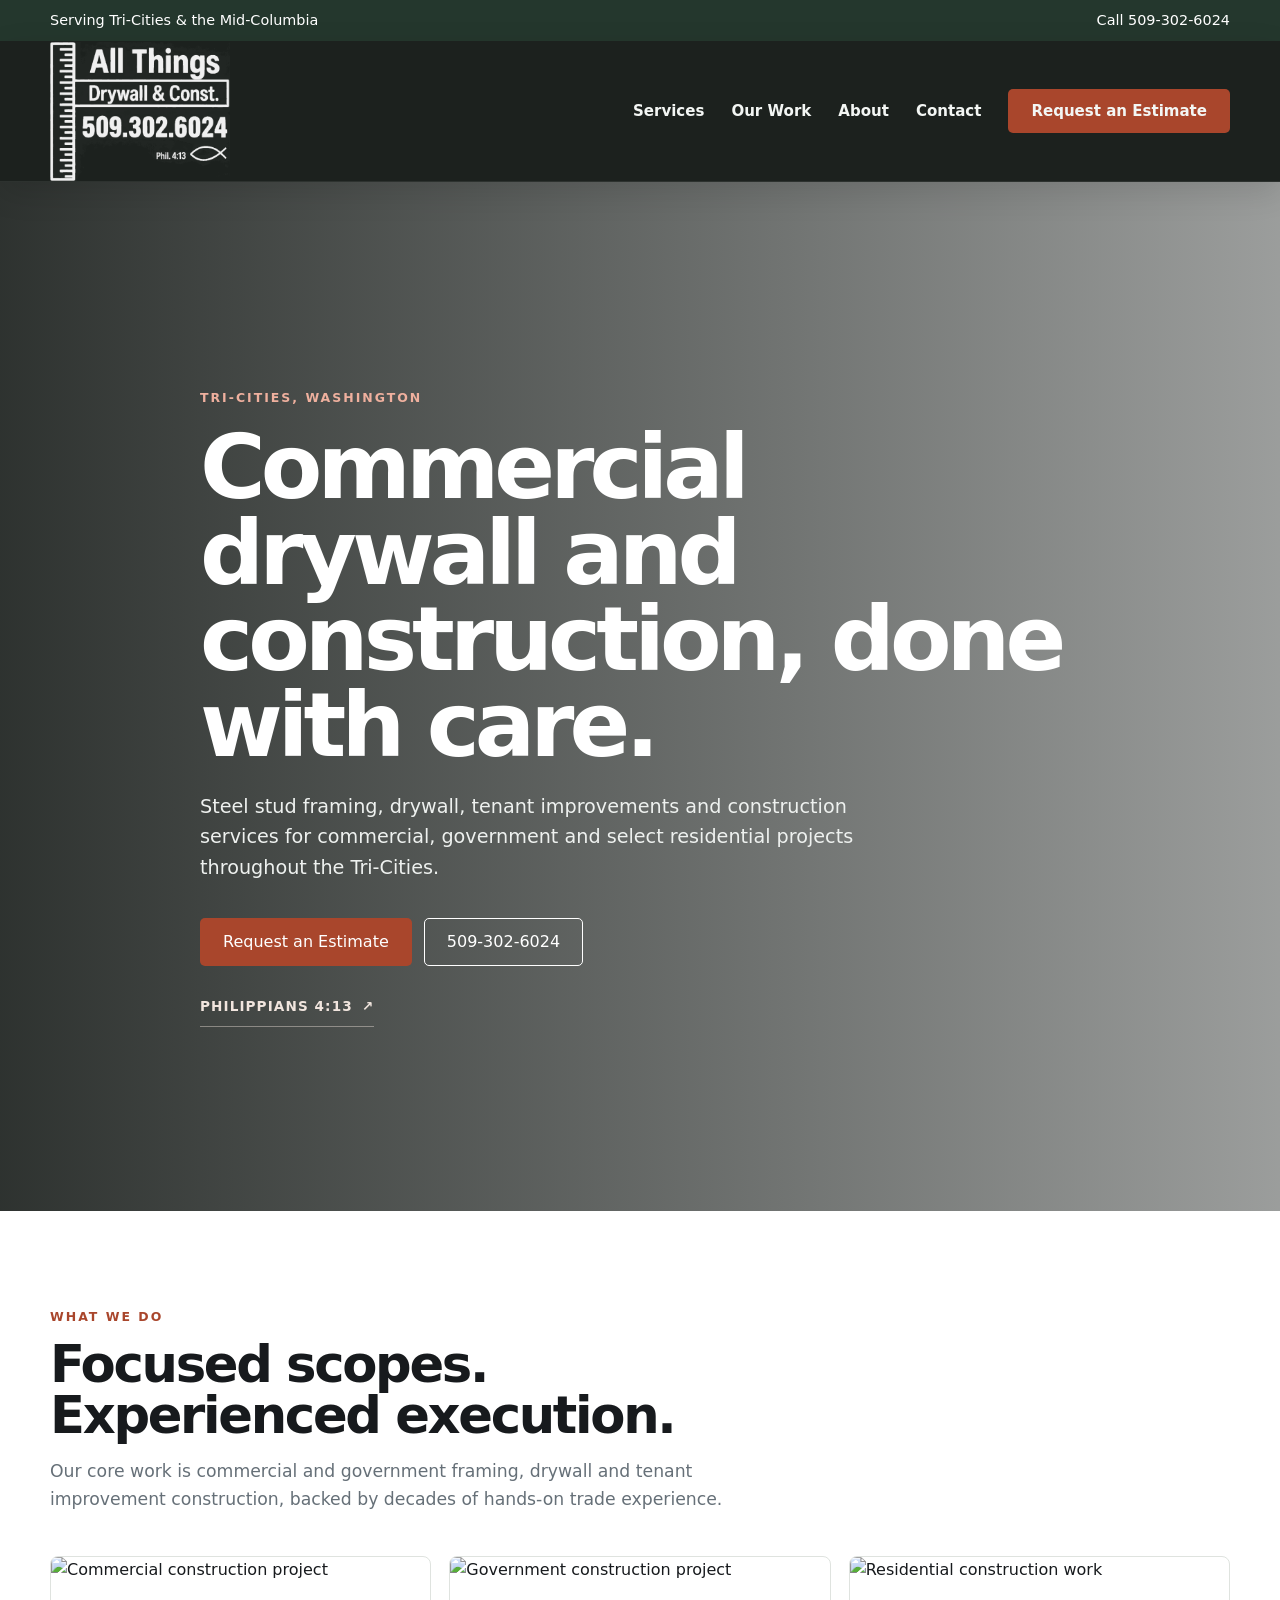
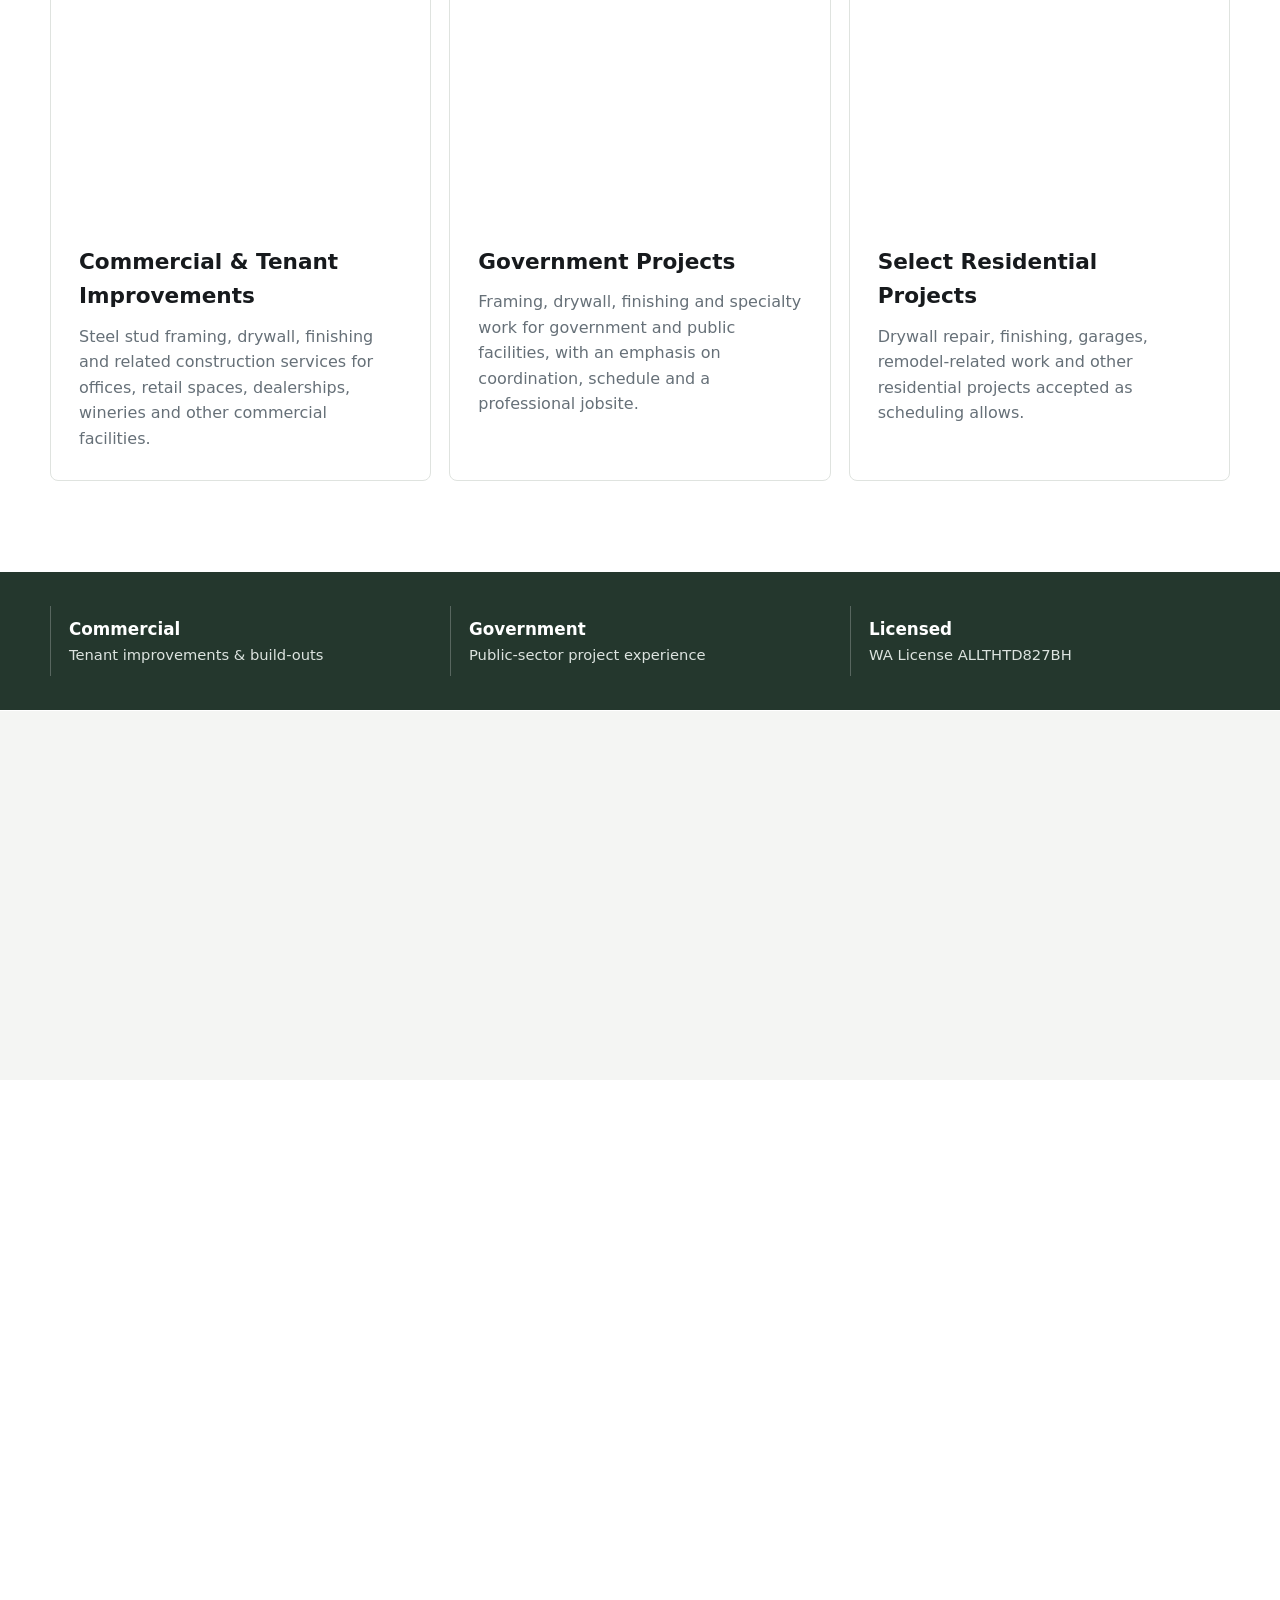
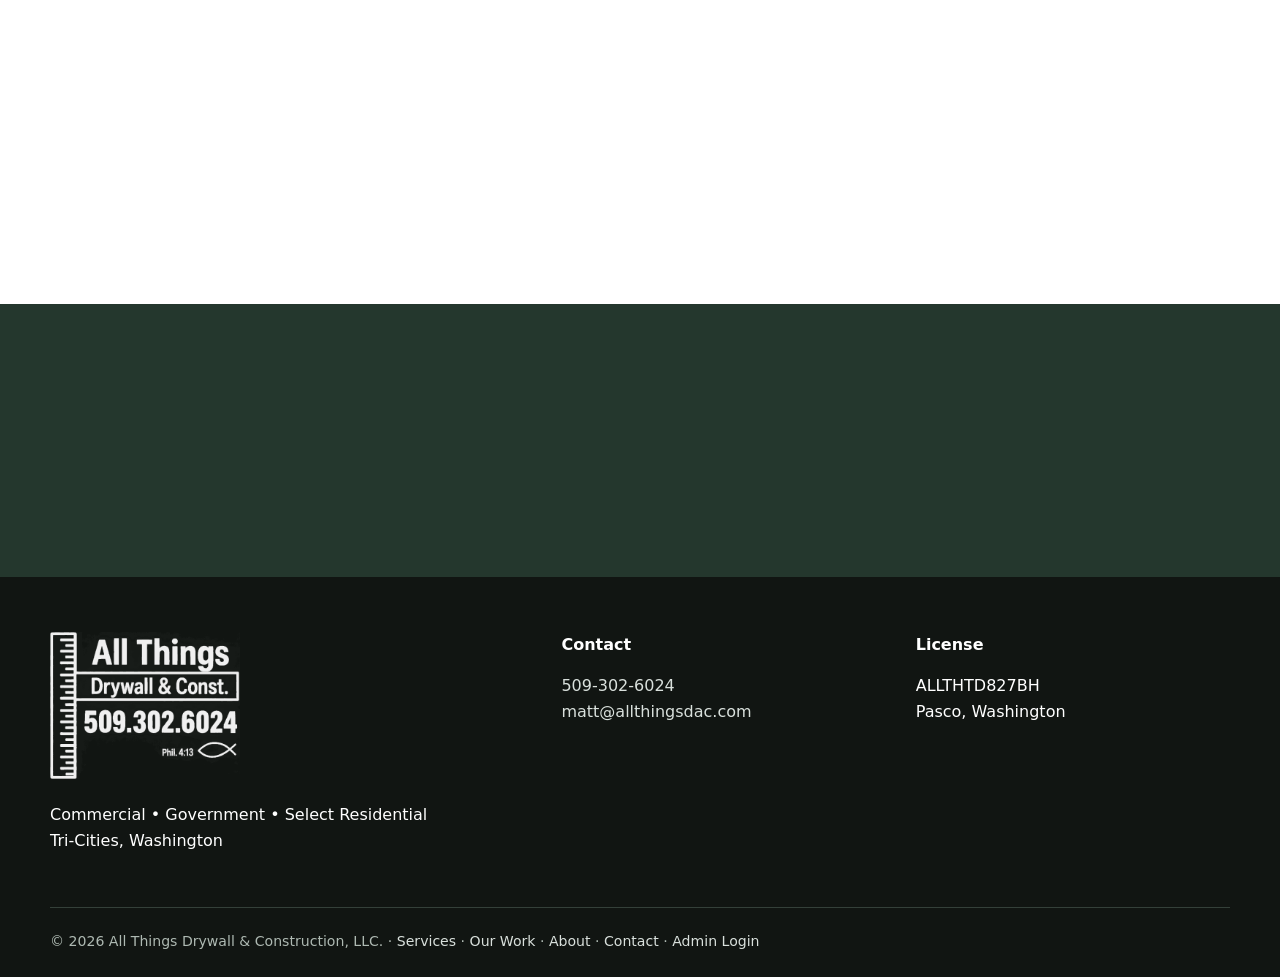
==== index.html @ 7ded0fd5 "Assign home.familyImage site image" ====
<!doctype html><html lang="en"><head><meta charset="utf-8"><meta name="viewport" content="width=device-width,initial-scale=1"><title>All Things Drywall & Construction | Commercial Drywall & Framing | Tri-Cities WA</title><meta name="description" content="Commercial drywall, steel stud framing, tenant improvements, government work and select residential construction services in the Tri-Cities, Washington."><link rel="stylesheet" href="styles.css"><script defer src="script.js"></script></head><body><div class="topbar"><div class="wrap"><span>Serving Tri-Cities & the Mid-Columbia</span><a href="tel:+15093026024">Call 509-302-6024</a></div></div><header class="site-header"><div class="wrap nav"><a class="brand brand-logo" href="index.html" aria-label="All Things Drywall & Construction home"><img src="https://allthingsdac.com/wp-content/uploads/elementor/thumbs/ALL-THINGS-Logo-Final-02-qgh79c2h3iokz2svfomt334bg3xy40uovp52ti7kgu.png" alt="All Things Drywall & Construction"></a><button class="mobile-toggle" aria-label="Open menu" aria-expanded="false">☰</button><nav class="nav-links"><a href="services.html">Services</a><a href="work.html">Our Work</a><a href="about.html">About</a><a href="contact.html">Contact</a><a class="btn btn-primary" href="contact.html">Request an Estimate</a></nav></div></header><main><section class="hero"><div class="wrap hero-inner"><span class="eyebrow">Tri-Cities, Washington</span><h1>Commercial drywall and construction, done with care.</h1><p>Steel stud framing, drywall, tenant improvements and construction services for commercial, government and select residential projects throughout the Tri-Cities.</p><div class="hero-actions"><a class="btn btn-primary" href="contact.html">Request an Estimate</a><a class="btn btn-outline" href="tel:+15093026024">509-302-6024</a></div><a class="scripture-link" href="https://www.biblegateway.com/passage/?search=Philippians+4%3A13&version=NIV" target="_blank" rel="noopener noreferrer" aria-label="Read Philippians 4:13 on Bible Gateway"><span>Philippians 4:13</span><span aria-hidden="true">↗</span></a></div></section><section><div class="wrap"><div class="section-head"><span class="eyebrow">What we do</span><h2>Focused scopes. Experienced execution.</h2><p>Our core work is commercial and government framing, drywall and tenant improvement construction, backed by decades of hands-on trade experience.</p></div><div class="expertise"><article class="card"><img data-site-image-slot="home.service1Image" src="https://allthingsdac.com/wp-content/uploads/2021/03/serv2.jpg" alt="Commercial construction project"><div class="card-body"><h3>Commercial & Tenant Improvements</h3><p>Steel stud framing, drywall, finishing and related construction services for offices, retail spaces, dealerships, wineries and other commercial facilities.</p></div></article><article class="card"><img data-site-image-slot="home.service2Image" src="https://allthingsdac.com/wp-content/uploads/2021/03/serv1.jpg" alt="Government construction project"><div class="card-body"><h3>Government Projects</h3><p>Framing, drywall, finishing and specialty work for government and public facilities, with an emphasis on coordination, schedule and a professional jobsite.</p></div></article><article class="card"><img data-site-image-slot="home.service3Image" src="https://allthingsdac.com/wp-content/uploads/2021/03/serv3.jpg" alt="Residential construction work"><div class="card-body"><h3>Select Residential Projects</h3><p>Drywall repair, finishing, garages, remodel-related work and other residential projects accepted as scheduling allows.</p></div></article></div></div></section><section class="trust-strip"><div class="wrap trust-grid"><div><strong>Commercial</strong><span>Tenant improvements & build-outs</span></div><div><strong>Government</strong><span>Public-sector project experience</span></div><div><strong>Licensed</strong><span>WA License ALLTHTD827BH</span></div></div></section><section class="stats"><div class="wrap stat-grid"><div class="stat"><strong>30+</strong><span>Years in the trades</span></div><div class="stat"><strong>3</strong><span>Generations of trade knowledge</span></div><div class="stat"><strong>1991</strong><span>Working in the Tri-Cities area since</span></div><div class="stat"><strong>WA</strong><span>Tri-Cities & Mid-Columbia</span></div></div></section><section><div class="wrap split"><img data-site-image-slot="home.familyImage" src="/assets/site/home-family.jpg" alt="Matthew Peters, owner of All Things Drywall & Construction"><div><span class="eyebrow">Family owned</span><h2>Built on experience. Still family run.</h2><p>Matthew Peters brings more than 30 years of construction experience to All Things Drywall & Construction. Today, he works alongside the next generation of the Peters family, providing hands-on oversight from estimating through completion.</p><p>The company serves commercial contractors, businesses, government organizations and select residential clients throughout the Tri-Cities and surrounding area.</p><a class="btn btn-dark" href="about.html">Meet the Team</a></div></div></section><section class="cta"><div class="wrap"><div><h2>Planning a project?</h2><p>Tell us what you’re working on and we’ll let you know how we can help.</p></div><a class="btn btn-primary" href="contact.html">Request an Estimate</a></div></section></main><footer class="footer"><div class="wrap"><div class="footer-grid"><div><a class="brand brand-logo footer-logo" href="index.html" aria-label="All Things Drywall & Construction home"><img src="https://allthingsdac.com/wp-content/uploads/elementor/thumbs/ALL-THINGS-Logo-Final-02-qgh79c2h3iokz2svfomt334bg3xy40uovp52ti7kgu.png" alt="All Things Drywall & Construction"></a><p>Commercial • Government • Select Residential<br>Tri-Cities, Washington</p></div><div><strong>Contact</strong><p><a href="tel:+15093026024">509-302-6024</a><br><a href="mailto:matt@allthingsdac.com">matt@allthingsdac.com</a></p></div><div><strong>License</strong><p>ALLTHTD827BH<br>Pasco, Washington</p></div></div><div class="footer-bottom">© 2026 All Things Drywall & Construction, LLC. · <a href="services.html">Services</a> · <a href="work.html">Our Work</a> · <a href="about.html">About</a> · <a href="contact.html">Contact</a></div></div></footer></body></html>
---- styles.css ----
:root{--ink:#171a1d;--muted:#667078;--paper:#fff;--soft:#f4f5f3;--line:#dfe3df;--accent:#a9462c;--accent-dark:#7e321f;--forest:#24372d;--header:#151a17;--max:1180px;--shadow:0 18px 50px rgba(18,23,20,.10)}*{box-sizing:border-box}html{scroll-behavior:smooth}body{margin:0;font-family:Inter,ui-sans-serif,system-ui,-apple-system,BlinkMacSystemFont,"Segoe UI",sans-serif;color:var(--ink);background:var(--paper);line-height:1.6}img{max-width:100%;display:block}a{color:inherit}.wrap{width:min(calc(100% - 40px),var(--max));margin:auto}.topbar{background:var(--forest);color:#fff;font-size:.9rem}.topbar .wrap{display:flex;justify-content:space-between;gap:16px;padding:9px 0}.topbar a{text-decoration:none}.site-header{position:sticky;top:0;z-index:20;background:rgba(21,26,23,.97);backdrop-filter:blur(12px);border-bottom:1px solid rgba(255,255,255,.08);box-shadow:0 10px 30px rgba(0,0,0,.12)}.nav{min-height:82px;display:flex;align-items:center;justify-content:space-between;gap:24px}.brand{text-decoration:none;font-weight:900;letter-spacing:-.04em;font-size:1.18rem;line-height:1.05}.brand small{display:block;font-size:.67rem;letter-spacing:.13em;text-transform:uppercase;color:var(--muted);margin-top:5px}.brand-logo{display:inline-flex;align-items:center;flex:0 0 auto;background:#fff;padding:6px 10px;border-radius:6px;box-shadow:0 6px 18px rgba(0,0,0,.16)}.brand-logo img{width:190px;max-height:58px;object-fit:contain}.nav-links{display:flex;align-items:center;gap:27px}.nav-links a{text-decoration:none;font-weight:700;font-size:.94rem;color:#f3f6f4}.nav-links a:hover{color:#efb09e}.nav-links a:focus-visible{outline:2px solid #fff;outline-offset:5px}.btn{display:inline-flex;align-items:center;justify-content:center;min-height:48px;padding:0 22px;border-radius:5px;text-decoration:none;font-weight:800;border:1px solid transparent;transition:.2s ease;cursor:pointer;font:inherit}.btn-primary{background:var(--accent);color:#fff}.btn-primary:hover{background:var(--accent-dark)}.btn-dark{background:var(--ink);color:#fff}.btn-outline{border-color:var(--ink);background:transparent}.btn-outline:hover{background:var(--ink);color:#fff}.hero{min-height:690px;display:grid;align-items:end;background:linear-gradient(90deg,rgba(17,22,19,.88),rgba(17,22,19,.42)),url('https://allthingsdac.com/wp-content/uploads/2021/03/serv2.jpg') center/cover no-repeat;color:#fff}.hero-inner{padding:110px 0 92px;max-width:880px}.eyebrow{text-transform:uppercase;letter-spacing:.16em;font-size:.78rem;font-weight:900;color:var(--accent)}.hero .eyebrow{color:#efb09e}.hero h1,.page-hero h1{font-size:clamp(3rem,7vw,6rem);line-height:.96;letter-spacing:-.055em;margin:14px 0 24px}.hero p{font-size:1.2rem;max-width:720px;color:#eef1ef}.hero-actions{display:flex;flex-wrap:wrap;gap:12px;margin-top:34px}.hero .btn-outline{border-color:#fff;color:#fff}.hero .btn-outline:hover{background:#fff;color:var(--ink)}.scripture-link{display:inline-flex;align-items:center;gap:9px;margin-top:22px;padding:8px 0;color:#f1e5de;text-decoration:none;font-size:.85rem;font-weight:800;letter-spacing:.08em;text-transform:uppercase;border-bottom:1px solid rgba(241,229,222,.42);transition:.2s ease}.scripture-link:hover,.scripture-link:focus-visible{color:#fff;border-bottom-color:#fff}.scripture-link:focus-visible{outline:2px solid #fff;outline-offset:5px}section{padding:92px 0}.section-head{max-width:760px;margin-bottom:42px}.section-head h2{font-size:clamp(2.2rem,4vw,4.1rem);line-height:1;letter-spacing:-.045em;margin:10px 0 16px}.section-head p{color:var(--muted);font-size:1.08rem}.expertise{display:grid;grid-template-columns:repeat(3,1fr);gap:18px}.card{border:1px solid var(--line);background:#fff;border-radius:8px;overflow:hidden}.card img{width:100%;height:260px;object-fit:cover}.card-body{padding:28px}.card h3{font-size:1.35rem;margin:0 0 10px}.card p{color:var(--muted);margin:0}.trust-strip{padding:34px 0;background:var(--forest);color:#fff}.trust-grid{display:grid;grid-template-columns:repeat(3,1fr);gap:20px}.trust-grid div{padding:10px 18px;border-left:1px solid rgba(255,255,255,.24)}.trust-grid strong,.trust-grid span{display:block}.trust-grid strong{font-size:1.05rem}.trust-grid span{color:#dce3df;font-size:.92rem}.split{display:grid;grid-template-columns:1.05fr .95fr;gap:64px;align-items:center}.split img{width:100%;max-height:640px;object-fit:cover;border-radius:8px;box-shadow:var(--shadow)}.split h2{font-size:clamp(2.3rem,4vw,4rem);line-height:1;letter-spacing:-.045em;margin:10px 0 20px}.split p{color:var(--muted)}.stats{background:var(--soft)}.stat-grid{display:grid;grid-template-columns:repeat(4,1fr);gap:18px}.stat{background:#fff;border:1px solid var(--line);padding:34px;border-radius:8px}.stat strong{display:block;font-size:2.5rem;letter-spacing:-.05em}.stat span{color:var(--muted)}.cta{background:var(--forest);color:#fff}.cta .wrap{display:flex;justify-content:space-between;gap:30px;align-items:center}.cta h2{font-size:clamp(2.2rem,4vw,4rem);line-height:1;margin:0 0 12px;letter-spacing:-.045em}.cta p{color:#dce3df;margin:0}.page-hero{padding:110px 0 80px;background:var(--soft)}.page-hero h1{max-width:900px;margin-bottom:18px}.page-hero p{max-width:740px;color:var(--muted);font-size:1.15rem}.service-sections{display:grid;gap:24px}.service-feature{display:grid;grid-template-columns:1.05fr .95fr;gap:54px;padding:42px;border:1px solid var(--line);border-radius:10px}.service-feature h2{font-size:clamp(2rem,3vw,3rem);line-height:1.05;margin:8px 0 14px}.service-feature p{color:var(--muted);margin:0}.service-feature ul{columns:2;gap:28px;margin:0;padding-left:22px}.service-feature li{margin:0 0 10px;break-inside:avoid}.capabilities{background:var(--soft)}.cap-grid{display:grid;grid-template-columns:repeat(5,1fr);gap:10px}.cap-grid span{padding:16px;background:#fff;border:1px solid var(--line);border-radius:6px;font-weight:750;text-align:center}.project-grid{display:grid;grid-template-columns:repeat(2,1fr);gap:20px}.project-card{border:1px solid var(--line);border-radius:9px;overflow:hidden;background:#fff}.project-card>div:last-child{padding:24px}.project-card h2{margin:0 0 6px;font-size:1.35rem}.project-card p{margin:0;color:var(--muted)}.project-photo{aspect-ratio:16/10;background:linear-gradient(135deg,#c9cfcb,#eef0ee);position:relative}.project-photo:after{content:'Project photography pending import';position:absolute;inset:auto 18px 16px;color:#39443e;font-size:.78rem;font-weight:800;text-transform:uppercase;letter-spacing:.08em}.project-commercial{background:linear-gradient(135deg,#8f9a94,#d9ddda)}.project-winery{background:linear-gradient(135deg,#9a8778,#ddd4cd)}.project-government{background:linear-gradient(135deg,#7d8c92,#d9e0e2)}.project-industrial{background:linear-gradient(135deg,#6f7375,#ced0d1)}.project-ceiling{background:linear-gradient(135deg,#a6aaa8,#eceeed)}.project-garage{background:linear-gradient(135deg,#7f817e,#d9d8d4)}.photo-note{max-width:760px;margin:34px auto 0;text-align:center;color:var(--muted);font-size:.92rem}.team{display:grid;grid-template-columns:repeat(4,1fr);gap:16px}.person{border:1px solid var(--line);border-radius:8px;overflow:hidden;background:#fff}.person img{width:100%;aspect-ratio:4/5;object-fit:cover}.person div{padding:20px}.person h3{margin:0 0 4px}.person p{margin:0;color:var(--muted);font-size:.92rem}.contact-grid{display:grid;grid-template-columns:.8fr 1.2fr;gap:60px}.contact-card{background:var(--soft);padding:34px;border-radius:8px}.contact-card a{font-weight:800;text-decoration:none}.form{display:grid;gap:16px}.form label{font-weight:800;font-size:.9rem}.form input,.form textarea{width:100%;padding:14px 15px;border:1px solid #c9ceca;border-radius:5px;font:inherit;background:#fff}.form textarea{min-height:160px;resize:vertical}.footer{background:#111512;color:#fff;padding:55px 0 24px}.footer-grid{display:grid;grid-template-columns:1.5fr 1fr 1fr;gap:40px}.footer a{color:#d9e0dc;text-decoration:none}.footer small{color:#aeb9b2}.footer-logo{background:#fff;padding:8px 10px;border-radius:6px}.footer-logo img{width:210px;max-height:68px}.footer-bottom{border-top:1px solid #344039;margin-top:38px;padding-top:22px;color:#aeb9b2;font-size:.88rem}.mobile-toggle{display:none;background:none;border:0;font-size:1.5rem;color:#fff}@media(max-width:850px){.wrap{width:min(calc(100% - 28px),var(--max))}.topbar .wrap{justify-content:center}.topbar span{display:none}.mobile-toggle{display:block}.nav-links{display:none;position:absolute;left:0;right:0;top:82px;background:#151a17;padding:18px 24px 26px;border-bottom:1px solid rgba(255,255,255,.08);flex-direction:column;align-items:stretch}.nav-links.open{display:flex}.nav-links .btn{width:100%}.hero{min-height:610px}.hero-inner{padding:100px 0 70px}.expertise,.stat-grid,.team,.trust-grid{grid-template-columns:1fr 1fr}.split,.contact-grid,.service-feature{grid-template-columns:1fr;gap:34px}.service-feature ul{columns:1}.cap-grid{grid-template-columns:repeat(2,1fr)}.cta .wrap{display:block}.cta .btn{margin-top:24px}.footer-grid{grid-template-columns:1fr 1fr}.project-grid{grid-template-columns:1fr}}@media(max-width:560px){section{padding:70px 0}.expertise,.stat-grid,.team,.footer-grid,.trust-grid{grid-template-columns:1fr}.hero h1,.page-hero h1{font-size:3.05rem}.hero{background-position:60% center}.card img{height:220px}.service-feature{padding:28px}.cap-grid{grid-template-columns:1fr}.brand-logo img{width:150px}.footer-logo img{width:190px}}
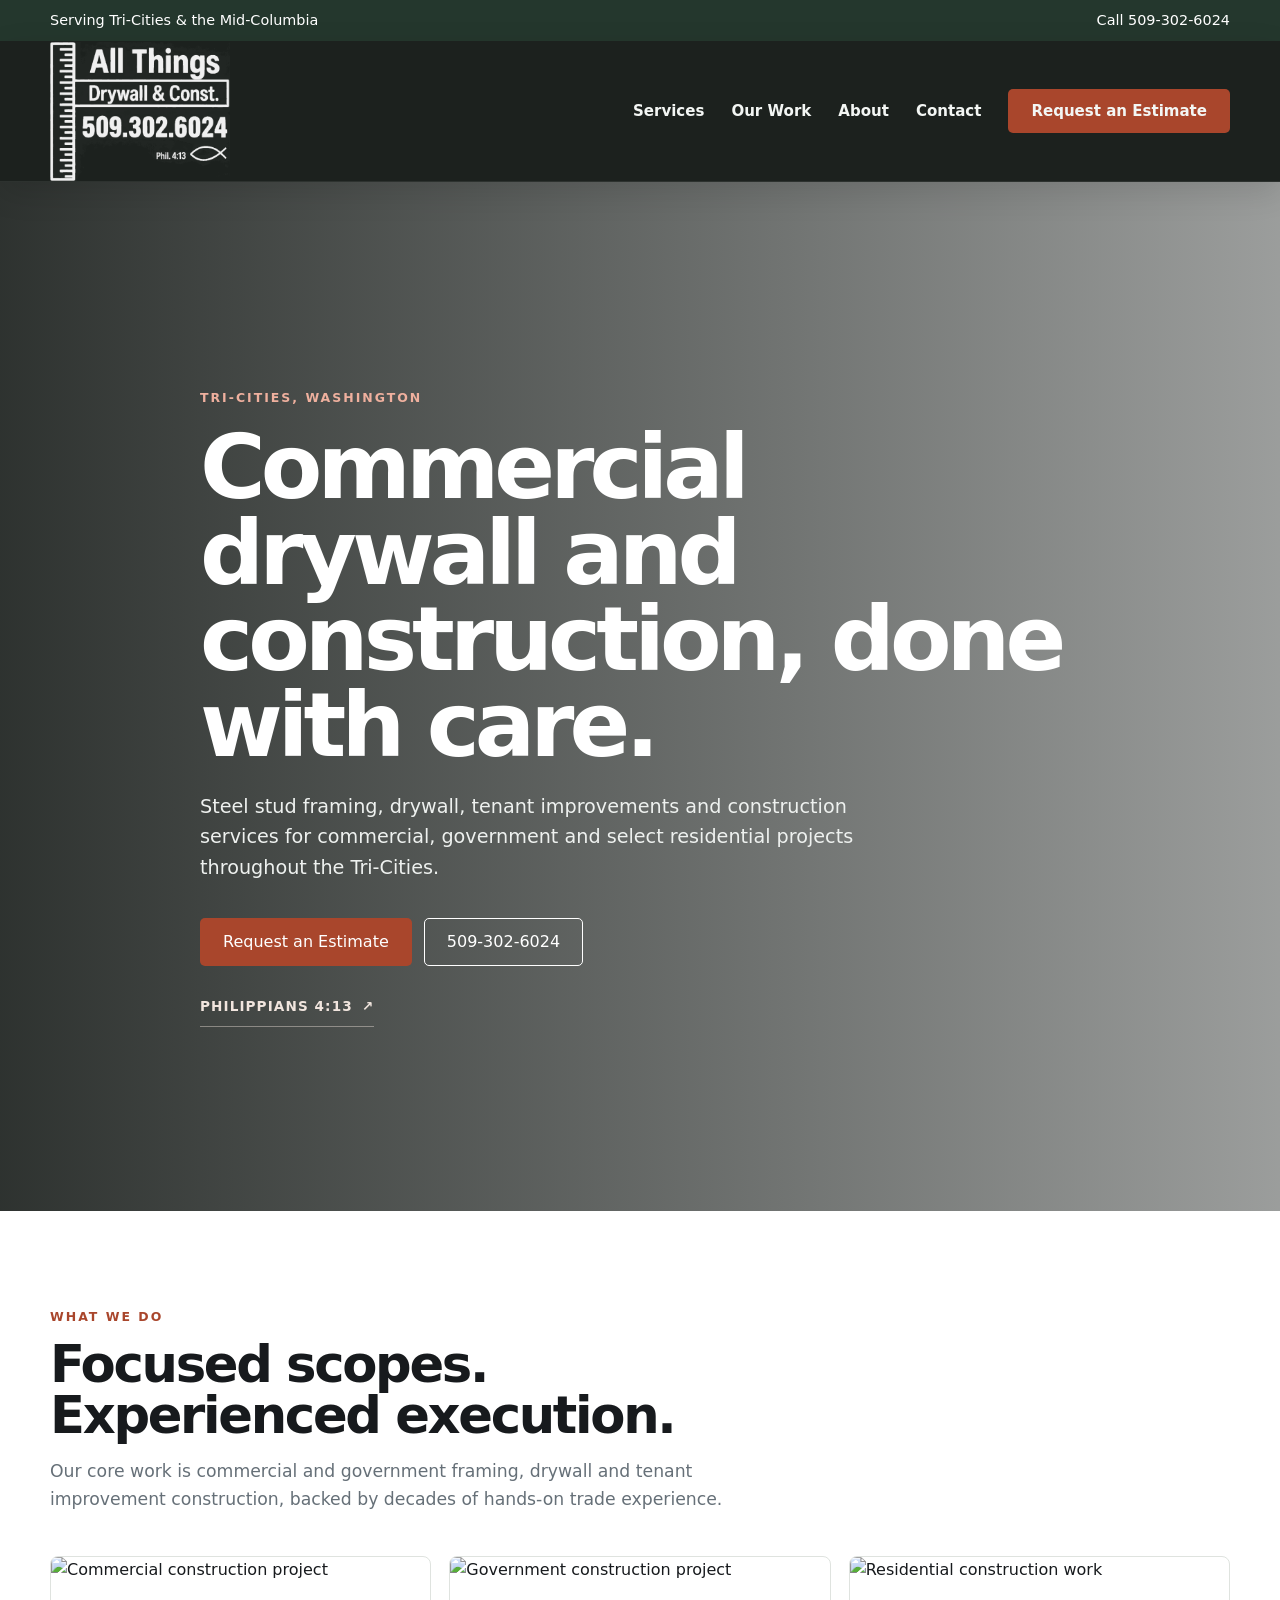
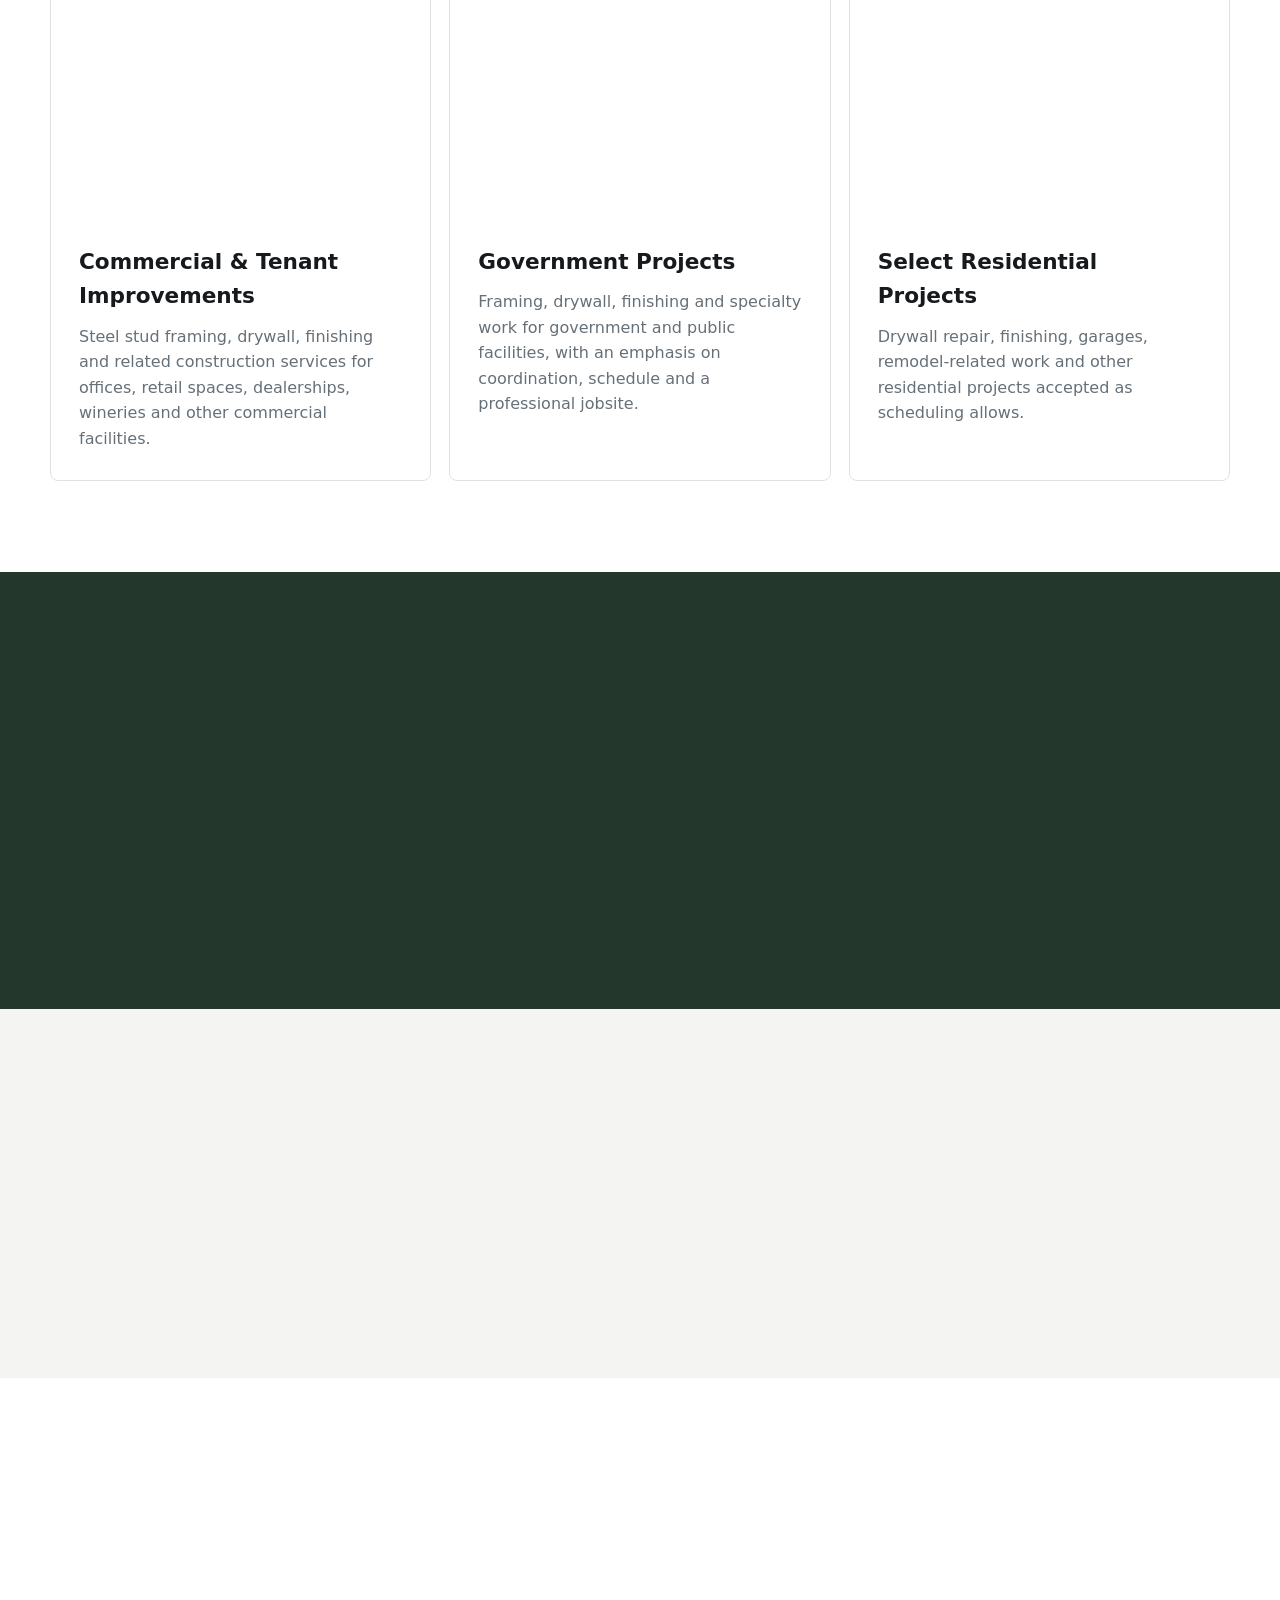
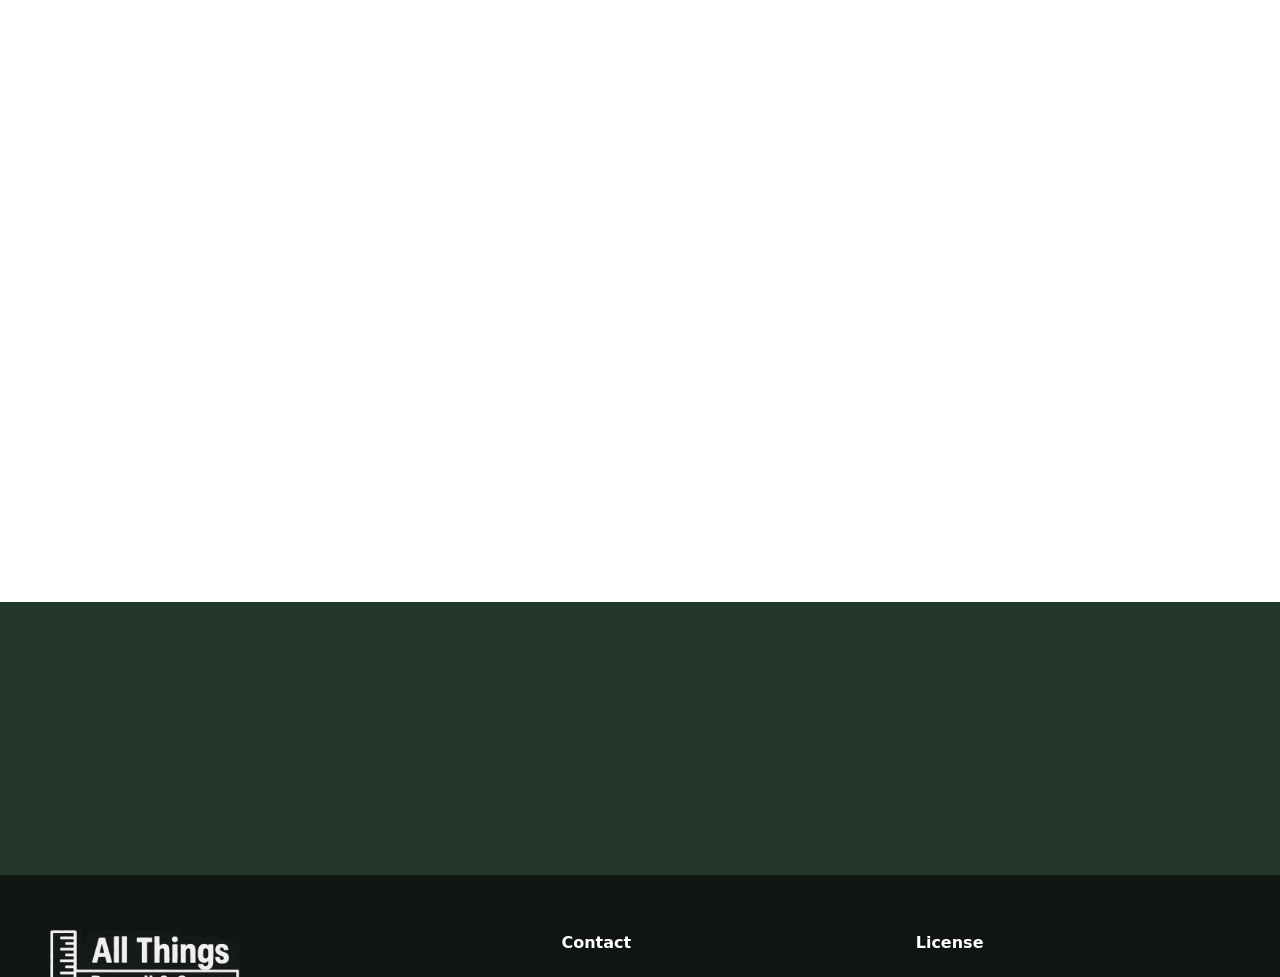
==== commit 4288778c: "Load dedicated homepage hero background stylesheet" ====
--- a/index.html
+++ b/index.html
@@ -1 +1 @@
-<!doctype html><html lang="en"><head><meta charset="utf-8"><meta name="viewport" content="width=device-width,initial-scale=1"><title>All Things Drywall & Construction | Commercial Drywall & Framing | Tri-Cities WA</title><meta name="description" content="Commercial drywall, steel stud framing, tenant improvements, government work and select residential construction services in the Tri-Cities, Washington."><link rel="stylesheet" href="styles.css"><script defer src="script.js"></script></head><body><div class="topbar"><div class="wrap"><span>Serving Tri-Cities & the Mid-Columbia</span><a href="tel:+15093026024">Call 509-302-6024</a></div></div><header class="site-header"><div class="wrap nav"><a class="brand brand-logo" href="index.html" aria-label="All Things Drywall & Construction home"><img src="https://allthingsdac.com/wp-content/uploads/elementor/thumbs/ALL-THINGS-Logo-Final-02-qgh79c2h3iokz2svfomt334bg3xy40uovp52ti7kgu.png" alt="All Things Drywall & Construction"></a><button class="mobile-toggle" aria-label="Open menu" aria-expanded="false">☰</button><nav class="nav-links"><a href="services.html">Services</a><a href="work.html">Our Work</a><a href="about.html">About</a><a href="contact.html">Contact</a><a class="btn btn-primary" href="contact.html">Request an Estimate</a></nav></div></header><main><section class="hero"><div class="wrap hero-inner"><span class="eyebrow">Tri-Cities, Washington</span><h1>Commercial drywall and construction, done with care.</h1><p>Steel stud framing, drywall, tenant improvements and construction services for commercial, government and select residential projects throughout the Tri-Cities.</p><div class="hero-actions"><a class="btn btn-primary" href="contact.html">Request an Estimate</a><a class="btn btn-outline" href="tel:+15093026024">509-302-6024</a></div><a class="scripture-link" href="https://www.biblegateway.com/passage/?search=Philippians+4%3A13&version=NIV" target="_blank" rel="noopener noreferrer" aria-label="Read Philippians 4:13 on Bible Gateway"><span>Philippians 4:13</span><span aria-hidden="true">↗</span></a></div></section><section><div class="wrap"><div class="section-head"><span class="eyebrow">What we do</span><h2>Focused scopes. Experienced execution.</h2><p>Our core work is commercial and government framing, drywall and tenant improvement construction, backed by decades of hands-on trade experience.</p></div><div class="expertise"><article class="card"><img data-site-image-slot="home.service1Image" src="https://allthingsdac.com/wp-content/uploads/2021/03/serv2.jpg" alt="Commercial construction project"><div class="card-body"><h3>Commercial & Tenant Improvements</h3><p>Steel stud framing, drywall, finishing and related construction services for offices, retail spaces, dealerships, wineries and other commercial facilities.</p></div></article><article class="card"><img data-site-image-slot="home.service2Image" src="https://allthingsdac.com/wp-content/uploads/2021/03/serv1.jpg" alt="Government construction project"><div class="card-body"><h3>Government Projects</h3><p>Framing, drywall, finishing and specialty work for government and public facilities, with an emphasis on coordination, schedule and a professional jobsite.</p></div></article><article class="card"><img data-site-image-slot="home.service3Image" src="https://allthingsdac.com/wp-content/uploads/2021/03/serv3.jpg" alt="Residential construction work"><div class="card-body"><h3>Select Residential Projects</h3><p>Drywall repair, finishing, garages, remodel-related work and other residential projects accepted as scheduling allows.</p></div></article></div></div></section><section class="trust-strip"><div class="wrap trust-grid"><div><strong>Commercial</strong><span>Tenant improvements & build-outs</span></div><div><strong>Government</strong><span>Public-sector project experience</span></div><div><strong>Licensed</strong><span>WA License ALLTHTD827BH</span></div></div></section><section class="stats"><div class="wrap stat-grid"><div class="stat"><strong>30+</strong><span>Years in the trades</span></div><div class="stat"><strong>3</strong><span>Generations of trade knowledge</span></div><div class="stat"><strong>1991</strong><span>Working in the Tri-Cities area since</span></div><div class="stat"><strong>WA</strong><span>Tri-Cities & Mid-Columbia</span></div></div></section><section><div class="wrap split"><img data-site-image-slot="home.familyImage" src="/assets/site/home-family.jpg" alt="Matthew Peters, owner of All Things Drywall & Construction"><div><span class="eyebrow">Family owned</span><h2>Built on experience. Still family run.</h2><p>Matthew Peters brings more than 30 years of construction experience to All Things Drywall & Construction. Today, he works alongside the next generation of the Peters family, providing hands-on oversight from estimating through completion.</p><p>The company serves commercial contractors, businesses, government organizations and select residential clients throughout the Tri-Cities and surrounding area.</p><a class="btn btn-dark" href="about.html">Meet the Team</a></div></div></section><section class="cta"><div class="wrap"><div><h2>Planning a project?</h2><p>Tell us what you’re working on and we’ll let you know how we can help.</p></div><a class="btn btn-primary" href="contact.html">Request an Estimate</a></div></section></main><footer class="footer"><div class="wrap"><div class="footer-grid"><div><a class="brand brand-logo footer-logo" href="index.html" aria-label="All Things Drywall & Construction home"><img src="https://allthingsdac.com/wp-content/uploads/elementor/thumbs/ALL-THINGS-Logo-Final-02-qgh79c2h3iokz2svfomt334bg3xy40uovp52ti7kgu.png" alt="All Things Drywall & Construction"></a><p>Commercial • Government • Select Residential<br>Tri-Cities, Washington</p></div><div><strong>Contact</strong><p><a href="tel:+15093026024">509-302-6024</a><br><a href="mailto:matt@allthingsdac.com">matt@allthingsdac.com</a></p></div><div><strong>License</strong><p>ALLTHTD827BH<br>Pasco, Washington</p></div></div><div class="footer-bottom">© 2026 All Things Drywall & Construction, LLC. · <a href="services.html">Services</a> · <a href="work.html">Our Work</a> · <a href="about.html">About</a> · <a href="contact.html">Contact</a></div></div></footer></body></html>+<!doctype html><html lang="en"><head><meta charset="utf-8"><meta name="viewport" content="width=device-width,initial-scale=1"><title>All Things Drywall & Construction | Commercial Drywall & Framing | Tri-Cities WA</title><meta name="description" content="Commercial drywall, steel stud framing, tenant improvements, government work and select residential construction services in the Tri-Cities, Washington."><link rel="stylesheet" href="styles.css"><link rel="stylesheet" href="home-hero.css"><script defer src="script.js"></script></head><body><div class="topbar"><div class="wrap"><span>Serving Tri-Cities & the Mid-Columbia</span><a href="tel:+15093026024">Call 509-302-6024</a></div></div><header class="site-header"><div class="wrap nav"><a class="brand brand-logo" href="index.html" aria-label="All Things Drywall & Construction home"><img src="https://allthingsdac.com/wp-content/uploads/elementor/thumbs/ALL-THINGS-Logo-Final-02-qgh79c2h3iokz2svfomt334bg3xy40uovp52ti7kgu.png" alt="All Things Drywall & Construction"></a><button class="mobile-toggle" aria-label="Open menu" aria-expanded="false">☰</button><nav class="nav-links"><a href="services.html">Services</a><a href="work.html">Our Work</a><a href="about.html">About</a><a href="contact.html">Contact</a><a class="btn btn-primary" href="contact.html">Request an Estimate</a></nav></div></header><main><section class="hero"><div class="wrap hero-inner"><span class="eyebrow">Tri-Cities, Washington</span><h1>Commercial drywall and construction, done with care.</h1><p>Steel stud framing, drywall, tenant improvements and construction services for commercial, government and select residential projects throughout the Tri-Cities.</p><div class="hero-actions"><a class="btn btn-primary" href="contact.html">Request an Estimate</a><a class="btn btn-outline" href="tel:+15093026024">509-302-6024</a></div><a class="scripture-link" href="https://www.biblegateway.com/passage/?search=Philippians+4%3A13&version=NIV" target="_blank" rel="noopener noreferrer" aria-label="Read Philippians 4:13 on Bible Gateway"><span>Philippians 4:13</span><span aria-hidden="true">↗</span></a></div></section><section><div class="wrap"><div class="section-head"><span class="eyebrow">What we do</span><h2>Focused scopes. Experienced execution.</h2><p>Our core work is commercial and government framing, drywall and tenant improvement construction, backed by decades of hands-on trade experience.</p></div><div class="expertise"><article class="card"><img data-site-image-slot="home.service1Image" src="https://allthingsdac.com/wp-content/uploads/2021/03/serv2.jpg" alt="Commercial construction project"><div class="card-body"><h3>Commercial & Tenant Improvements</h3><p>Steel stud framing, drywall, finishing and related construction services for offices, retail spaces, dealerships, wineries and other commercial facilities.</p></div></article><article class="card"><img data-site-image-slot="home.service2Image" src="https://allthingsdac.com/wp-content/uploads/2021/03/serv1.jpg" alt="Government construction project"><div class="card-body"><h3>Government Projects</h3><p>Framing, drywall, finishing and specialty work for government and public facilities, with an emphasis on coordination, schedule and a professional jobsite.</p></div></article><article class="card"><img data-site-image-slot="home.service3Image" src="https://allthingsdac.com/wp-content/uploads/2021/03/serv3.jpg" alt="Residential construction work"><div class="card-body"><h3>Select Residential Projects</h3><p>Drywall repair, finishing, garages, remodel-related work and other residential projects accepted as scheduling allows.</p></div></article></div></div></section><section class="trust-strip"><div class="wrap trust-grid"><div><strong>Commercial</strong><span>Tenant improvements & build-outs</span></div><div><strong>Government</strong><span>Public-sector project experience</span></div><div><strong>Licensed</strong><span>WA License ALLTHTD827BH</span></div></div></section><section class="stats"><div class="wrap stat-grid"><div class="stat"><strong>30+</strong><span>Years in the trades</span></div><div class="stat"><strong>3</strong><span>Generations of trade knowledge</span></div><div class="stat"><strong>1991</strong><span>Working in the Tri-Cities area since</span></div><div class="stat"><strong>WA</strong><span>Tri-Cities & Mid-Columbia</span></div></div></section><section><div class="wrap split"><img data-site-image-slot="home.familyImage" src="/assets/site/home-family.jpg" alt="The Peters family crew of All Things Drywall & Construction"><div><span class="eyebrow">Family owned</span><h2>Built on experience. Stronger together.</h2><p>The Peters family brings decades of construction experience and three generations of trade knowledge to every project. From estimating and coordination to framing, drywall, finishing and field execution, the team works together with hands-on involvement from start to finish.</p><p>That shared experience allows All Things Drywall & Construction to serve commercial contractors, businesses, government organizations and select residential clients with practical expertise, dependable workmanship and a family-run approach.</p><a class="btn btn-dark" href="about.html">Meet the Team</a></div></div></section><section class="cta"><div class="wrap"><div><h2>Planning a project?</h2><p>Tell us what you’re working on and we’ll let you know how we can help.</p></div><a class="btn btn-primary" href="contact.html">Request an Estimate</a></div></section></main><footer class="footer"><div class="wrap"><div class="footer-grid"><div><a class="brand brand-logo footer-logo" href="index.html" aria-label="All Things Drywall & Construction home"><img src="https://allthingsdac.com/wp-content/uploads/elementor/thumbs/ALL-THINGS-Logo-Final-02-qgh79c2h3iokz2svfomt334bg3xy40uovp52ti7kgu.png" alt="All Things Drywall & Construction"></a><p>Commercial • Government • Select Residential<br>Tri-Cities, Washington</p></div><div><strong>Contact</strong><p><a href="tel:+15093026024">509-302-6024</a><br><a href="mailto:matt@allthingsdac.com">matt@allthingsdac.com</a></p></div><div><strong>License</strong><p>ALLTHTD827BH<br>Pasco, Washington</p></div></div><div class="footer-bottom">© 2026 All Things Drywall & Construction, LLC. · <a href="services.html">Services</a> · <a href="work.html">Our Work</a> · <a href="about.html">About</a> · <a href="contact.html">Contact</a></div></div></footer></body></html>
--- a/home-hero.css
+++ b/home-hero.css
@@ -0,0 +1,2 @@
+/* data-site-image-slot:home.heroBackground */
+.hero{background:linear-gradient(90deg,rgba(17,22,19,.88),rgba(17,22,19,.42)),url('https://allthingsdac.com/wp-content/uploads/2021/03/serv2.jpg') center/cover no-repeat}
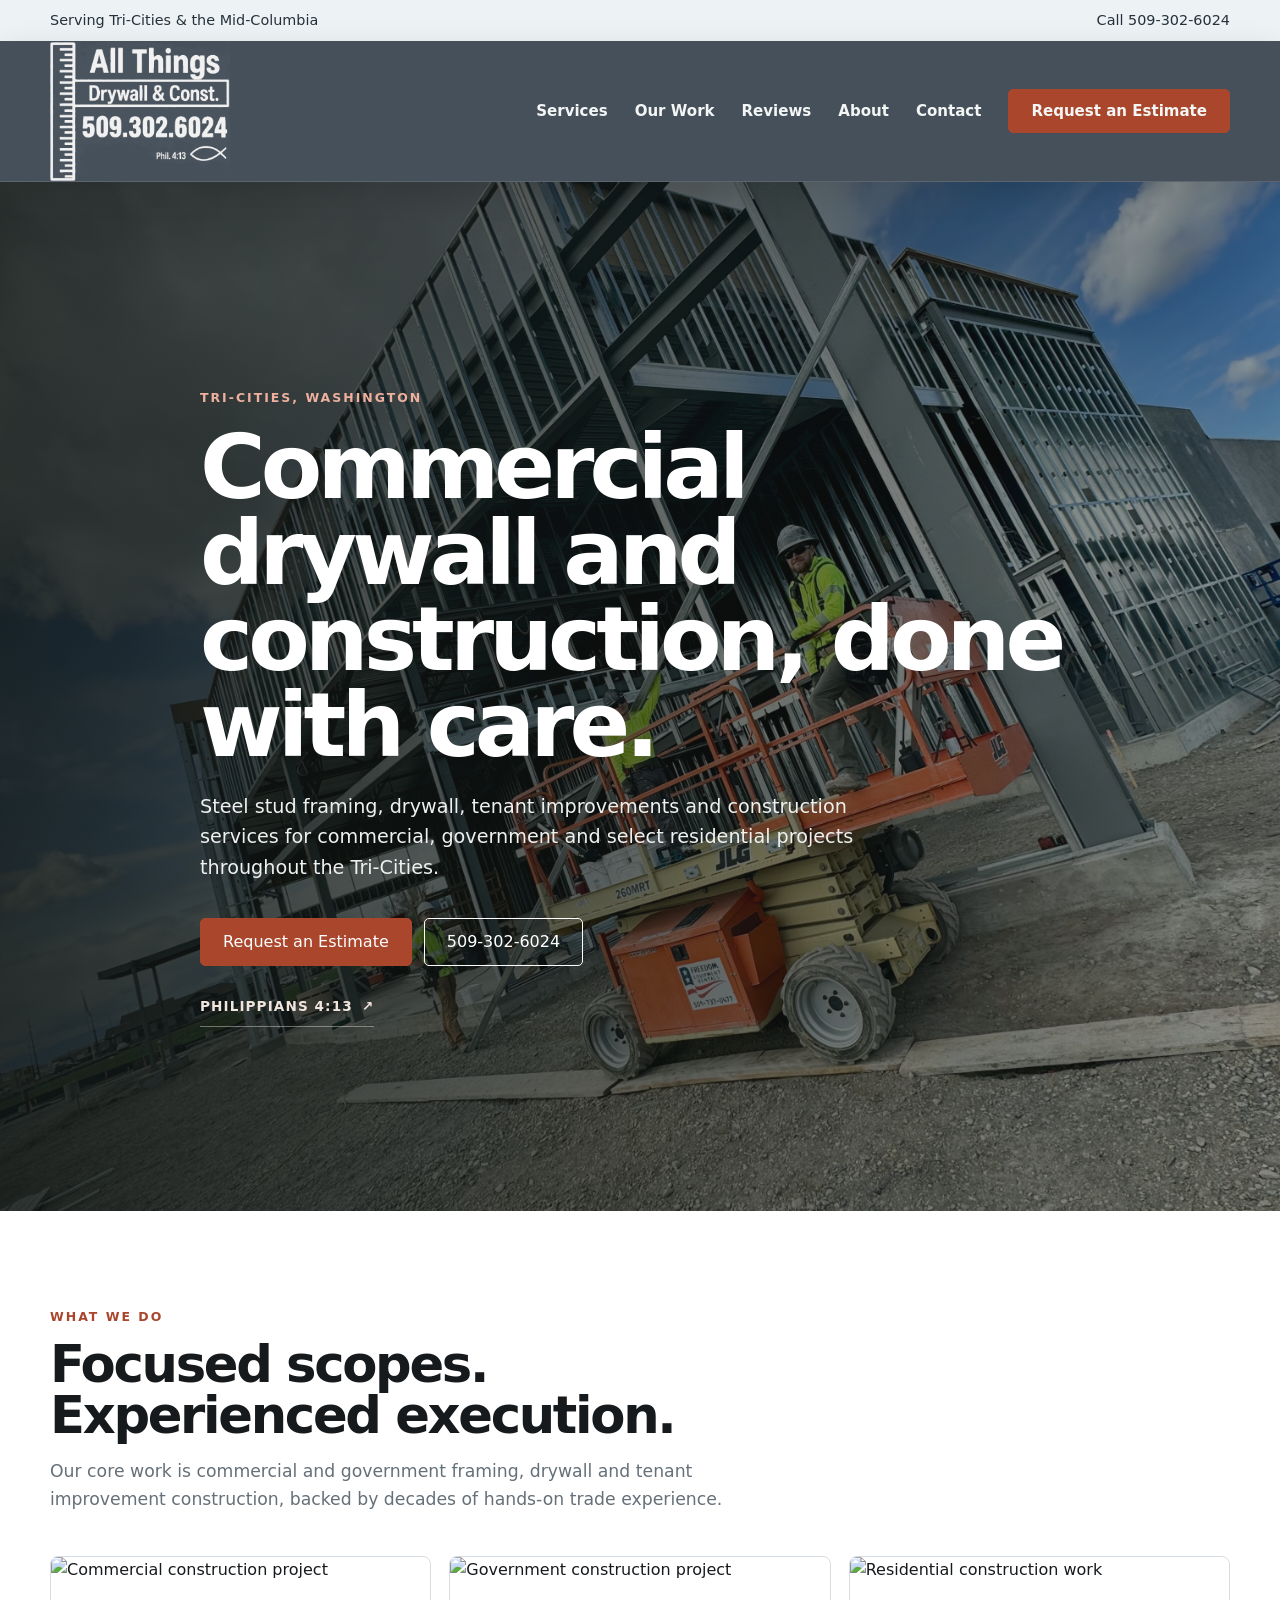
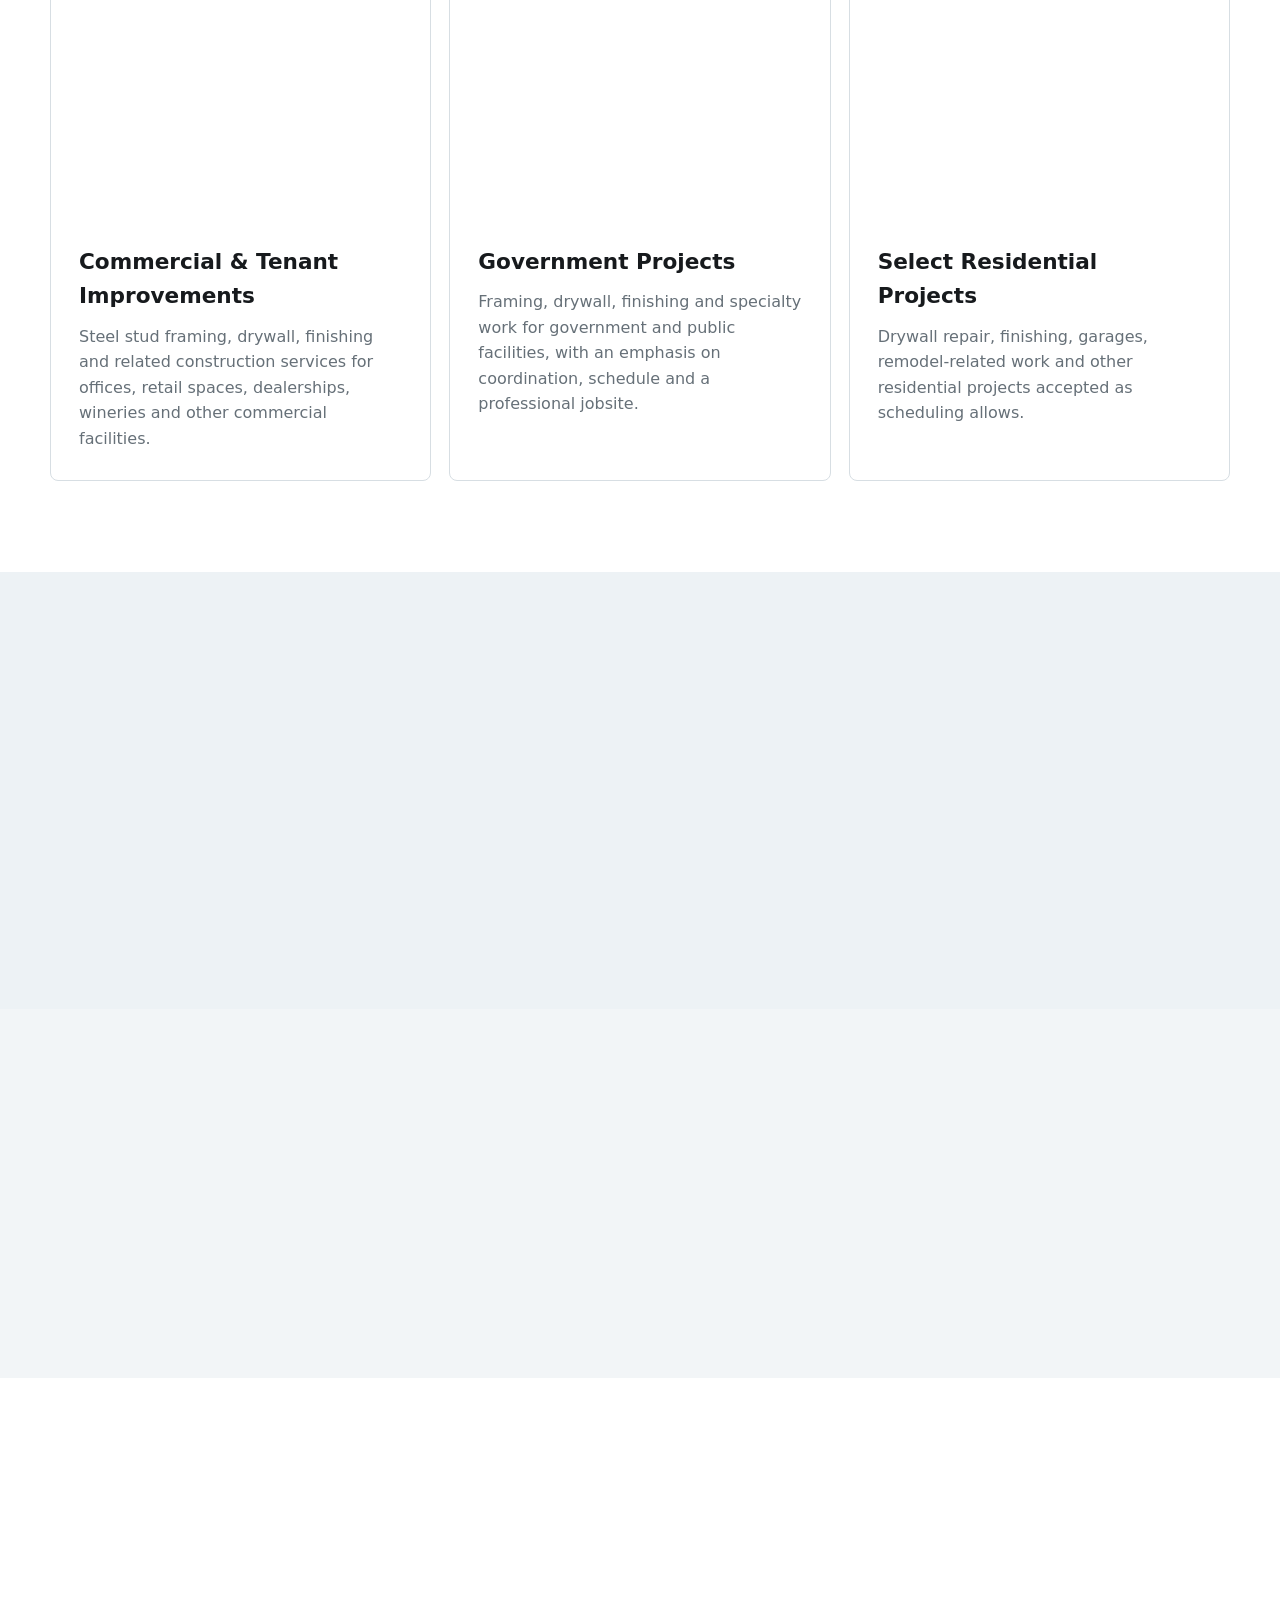
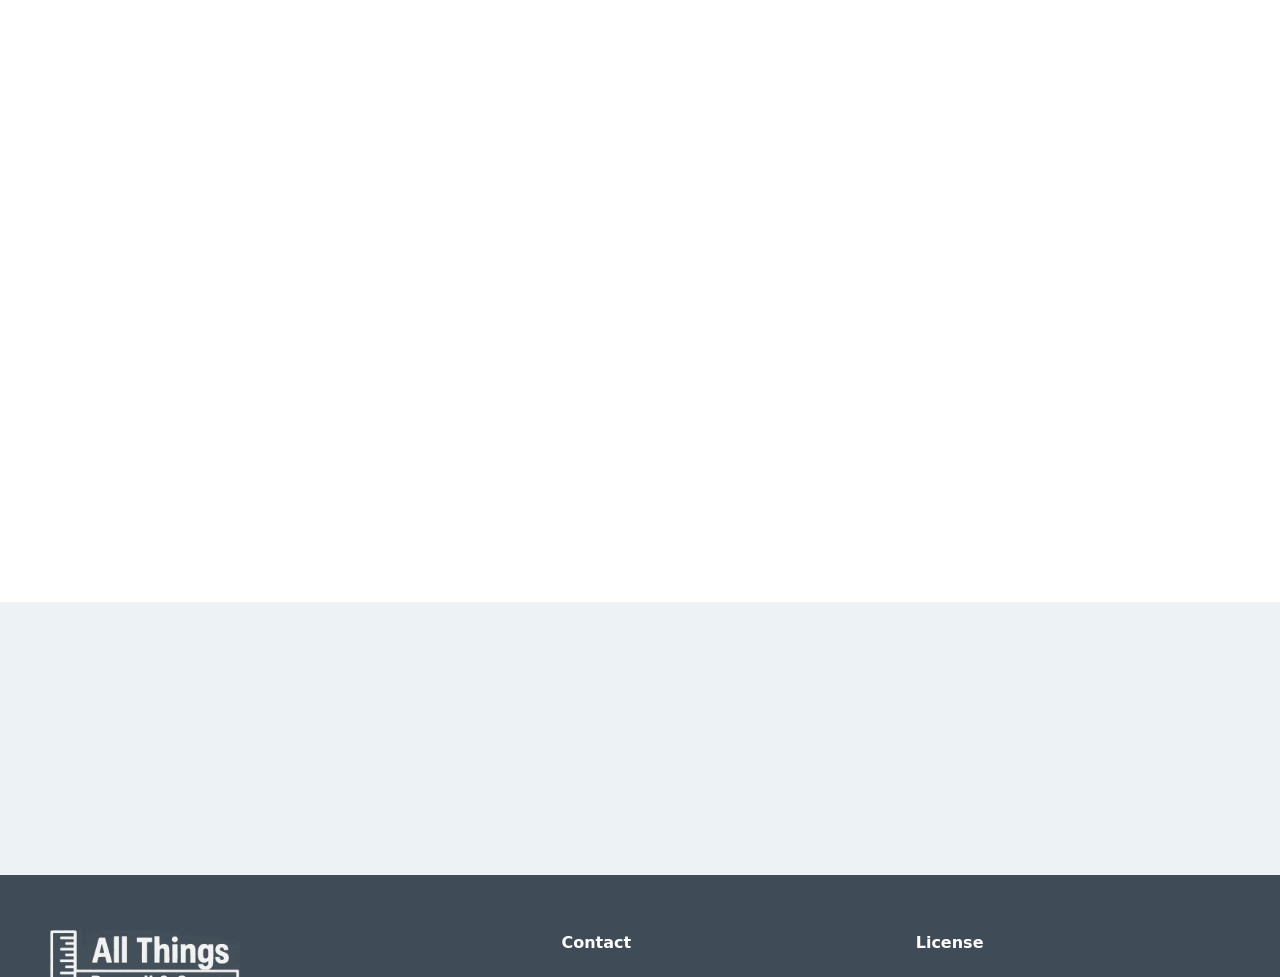
==== commit 12ce9c11: "Add static Admin Login to home footer" ====
--- a/index.html
+++ b/index.html
@@ -1 +1 @@
-<!doctype html><html lang="en"><head><meta charset="utf-8"><meta name="viewport" content="width=device-width,initial-scale=1"><title>All Things Drywall & Construction | Commercial Drywall & Framing | Tri-Cities WA</title><meta name="description" content="Commercial drywall, steel stud framing, tenant improvements, government work and select residential construction services in the Tri-Cities, Washington."><link rel="stylesheet" href="styles.css"><link rel="stylesheet" href="home-hero.css"><script defer src="script.js"></script></head><body><div class="topbar"><div class="wrap"><span>Serving Tri-Cities & the Mid-Columbia</span><a href="tel:+15093026024">Call 509-302-6024</a></div></div><header class="site-header"><div class="wrap nav"><a class="brand brand-logo" href="index.html" aria-label="All Things Drywall & Construction home"><img src="https://allthingsdac.com/wp-content/uploads/elementor/thumbs/ALL-THINGS-Logo-Final-02-qgh79c2h3iokz2svfomt334bg3xy40uovp52ti7kgu.png" alt="All Things Drywall & Construction"></a><button class="mobile-toggle" aria-label="Open menu" aria-expanded="false">☰</button><nav class="nav-links"><a href="services.html">Services</a><a href="work.html">Our Work</a><a href="about.html">About</a><a href="contact.html">Contact</a><a class="btn btn-primary" href="contact.html">Request an Estimate</a></nav></div></header><main><section class="hero"><div class="wrap hero-inner"><span class="eyebrow">Tri-Cities, Washington</span><h1>Commercial drywall and construction, done with care.</h1><p>Steel stud framing, drywall, tenant improvements and construction services for commercial, government and select residential projects throughout the Tri-Cities.</p><div class="hero-actions"><a class="btn btn-primary" href="contact.html">Request an Estimate</a><a class="btn btn-outline" href="tel:+15093026024">509-302-6024</a></div><a class="scripture-link" href="https://www.biblegateway.com/passage/?search=Philippians+4%3A13&version=NIV" target="_blank" rel="noopener noreferrer" aria-label="Read Philippians 4:13 on Bible Gateway"><span>Philippians 4:13</span><span aria-hidden="true">↗</span></a></div></section><section><div class="wrap"><div class="section-head"><span class="eyebrow">What we do</span><h2>Focused scopes. Experienced execution.</h2><p>Our core work is commercial and government framing, drywall and tenant improvement construction, backed by decades of hands-on trade experience.</p></div><div class="expertise"><article class="card"><img data-site-image-slot="home.service1Image" src="https://allthingsdac.com/wp-content/uploads/2021/03/serv2.jpg" alt="Commercial construction project"><div class="card-body"><h3>Commercial & Tenant Improvements</h3><p>Steel stud framing, drywall, finishing and related construction services for offices, retail spaces, dealerships, wineries and other commercial facilities.</p></div></article><article class="card"><img data-site-image-slot="home.service2Image" src="https://allthingsdac.com/wp-content/uploads/2021/03/serv1.jpg" alt="Government construction project"><div class="card-body"><h3>Government Projects</h3><p>Framing, drywall, finishing and specialty work for government and public facilities, with an emphasis on coordination, schedule and a professional jobsite.</p></div></article><article class="card"><img data-site-image-slot="home.service3Image" src="https://allthingsdac.com/wp-content/uploads/2021/03/serv3.jpg" alt="Residential construction work"><div class="card-body"><h3>Select Residential Projects</h3><p>Drywall repair, finishing, garages, remodel-related work and other residential projects accepted as scheduling allows.</p></div></article></div></div></section><section class="trust-strip"><div class="wrap trust-grid"><div><strong>Commercial</strong><span>Tenant improvements & build-outs</span></div><div><strong>Government</strong><span>Public-sector project experience</span></div><div><strong>Licensed</strong><span>WA License ALLTHTD827BH</span></div></div></section><section class="stats"><div class="wrap stat-grid"><div class="stat"><strong>30+</strong><span>Years in the trades</span></div><div class="stat"><strong>3</strong><span>Generations of trade knowledge</span></div><div class="stat"><strong>1991</strong><span>Working in the Tri-Cities area since</span></div><div class="stat"><strong>WA</strong><span>Tri-Cities & Mid-Columbia</span></div></div></section><section><div class="wrap split"><img data-site-image-slot="home.familyImage" src="/assets/site/home-family.jpg" alt="The Peters family crew of All Things Drywall & Construction"><div><span class="eyebrow">Family owned</span><h2>Built on experience. Stronger together.</h2><p>The Peters family brings decades of construction experience and three generations of trade knowledge to every project. From estimating and coordination to framing, drywall, finishing and field execution, the team works together with hands-on involvement from start to finish.</p><p>That shared experience allows All Things Drywall & Construction to serve commercial contractors, businesses, government organizations and select residential clients with practical expertise, dependable workmanship and a family-run approach.</p><a class="btn btn-dark" href="about.html">Meet the Team</a></div></div></section><section class="cta"><div class="wrap"><div><h2>Planning a project?</h2><p>Tell us what you’re working on and we’ll let you know how we can help.</p></div><a class="btn btn-primary" href="contact.html">Request an Estimate</a></div></section></main><footer class="footer"><div class="wrap"><div class="footer-grid"><div><a class="brand brand-logo footer-logo" href="index.html" aria-label="All Things Drywall & Construction home"><img src="https://allthingsdac.com/wp-content/uploads/elementor/thumbs/ALL-THINGS-Logo-Final-02-qgh79c2h3iokz2svfomt334bg3xy40uovp52ti7kgu.png" alt="All Things Drywall & Construction"></a><p>Commercial • Government • Select Residential<br>Tri-Cities, Washington</p></div><div><strong>Contact</strong><p><a href="tel:+15093026024">509-302-6024</a><br><a href="mailto:matt@allthingsdac.com">matt@allthingsdac.com</a></p></div><div><strong>License</strong><p>ALLTHTD827BH<br>Pasco, Washington</p></div></div><div class="footer-bottom">© 2026 All Things Drywall & Construction, LLC. · <a href="services.html">Services</a> · <a href="work.html">Our Work</a> · <a href="about.html">About</a> · <a href="contact.html">Contact</a></div></div></footer></body></html>+<!doctype html><html lang="en"><head><meta charset="utf-8"><meta name="viewport" content="width=device-width,initial-scale=1"><title>All Things Drywall & Construction | Commercial Drywall & Framing | Tri-Cities WA</title><meta name="description" content="Commercial drywall, steel stud framing, tenant improvements, government work and select residential construction services in the Tri-Cities, Washington."><link rel="stylesheet" href="styles.css"><link rel="stylesheet" href="home-hero.css"><script defer src="script.js"></script></head><body><div class="topbar"><div class="wrap"><span>Serving Tri-Cities & the Mid-Columbia</span><a href="tel:+15093026024">Call 509-302-6024</a></div></div><header class="site-header"><div class="wrap nav"><a class="brand brand-logo" href="index.html" aria-label="All Things Drywall & Construction home"><img src="https://allthingsdac.com/wp-content/uploads/elementor/thumbs/ALL-THINGS-Logo-Final-02-qgh79c2h3iokz2svfomt334bg3xy40uovp52ti7kgu.png" alt="All Things Drywall & Construction"></a><button class="mobile-toggle" aria-label="Open menu" aria-expanded="false">☰</button><nav class="nav-links"><a href="services.html">Services</a><a href="work.html">Our Work</a><a href="about.html">About</a><a href="contact.html">Contact</a><a class="btn btn-primary" href="contact.html">Request an Estimate</a></nav></div></header><main><section class="hero"><div class="wrap hero-inner"><span class="eyebrow">Tri-Cities, Washington</span><h1>Commercial drywall and construction, done with care.</h1><p>Steel stud framing, drywall, tenant improvements and construction services for commercial, government and select residential projects throughout the Tri-Cities.</p><div class="hero-actions"><a class="btn btn-primary" href="contact.html">Request an Estimate</a><a class="btn btn-outline" href="tel:+15093026024">509-302-6024</a></div><a class="scripture-link" href="https://www.biblegateway.com/passage/?search=Philippians+4%3A13&version=NIV" target="_blank" rel="noopener noreferrer" aria-label="Read Philippians 4:13 on Bible Gateway"><span>Philippians 4:13</span><span aria-hidden="true">↗</span></a></div></section><section><div class="wrap"><div class="section-head"><span class="eyebrow">What we do</span><h2>Focused scopes. Experienced execution.</h2><p>Our core work is commercial and government framing, drywall and tenant improvement construction, backed by decades of hands-on trade experience.</p></div><div class="expertise"><article class="card"><img data-site-image-slot="home.service1Image" src="https://allthingsdac.com/wp-content/uploads/2021/03/serv2.jpg" alt="Commercial construction project"><div class="card-body"><h3>Commercial & Tenant Improvements</h3><p>Steel stud framing, drywall, finishing and related construction services for offices, retail spaces, dealerships, wineries and other commercial facilities.</p></div></article><article class="card"><img data-site-image-slot="home.service2Image" src="https://allthingsdac.com/wp-content/uploads/2021/03/serv1.jpg" alt="Government construction project"><div class="card-body"><h3>Government Projects</h3><p>Framing, drywall, finishing and specialty work for government and public facilities, with an emphasis on coordination, schedule and a professional jobsite.</p></div></article><article class="card"><img data-site-image-slot="home.service3Image" src="https://allthingsdac.com/wp-content/uploads/2021/03/serv3.jpg" alt="Residential construction work"><div class="card-body"><h3>Select Residential Projects</h3><p>Drywall repair, finishing, garages, remodel-related work and other residential projects accepted as scheduling allows.</p></div></article></div></div></section><section class="trust-strip"><div class="wrap trust-grid"><div><strong>Commercial</strong><span>Tenant improvements & build-outs</span></div><div><strong>Government</strong><span>Public-sector project experience</span></div><div><strong>Licensed</strong><span>WA License ALLTHTD827BH</span></div></div></section><section class="stats"><div class="wrap stat-grid"><div class="stat"><strong>30+</strong><span>Years in the trades</span></div><div class="stat"><strong>3</strong><span>Generations of trade knowledge</span></div><div class="stat"><strong>1991</strong><span>Working in the Tri-Cities area since</span></div><div class="stat"><strong>WA</strong><span>Tri-Cities & Mid-Columbia</span></div></div></section><section><div class="wrap split"><img data-site-image-slot="home.familyImage" src="/assets/site/home-family.jpg" alt="The Peters family crew of All Things Drywall & Construction"><div><span class="eyebrow">Family owned</span><h2>Built on experience. Stronger together.</h2><p>The Peters family brings decades of construction experience and three generations of trade knowledge to every project. From estimating and coordination to framing, drywall, finishing and field execution, the team works together with hands-on involvement from start to finish.</p><p>That shared experience allows All Things Drywall & Construction to serve commercial contractors, businesses, government organizations and select residential clients with practical expertise, dependable workmanship and a family-run approach.</p><a class="btn btn-dark" href="about.html">Meet the Team</a></div></div></section><section class="cta"><div class="wrap"><div><h2>Planning a project?</h2><p>Tell us what you’re working on and we’ll let you know how we can help.</p></div><a class="btn btn-primary" href="contact.html">Request an Estimate</a></div></section></main><footer class="footer"><div class="wrap"><div class="footer-grid"><div><a class="brand brand-logo footer-logo" href="index.html" aria-label="All Things Drywall & Construction home"><img src="https://allthingsdac.com/wp-content/uploads/elementor/thumbs/ALL-THINGS-Logo-Final-02-qgh79c2h3iokz2svfomt334bg3xy40uovp52ti7kgu.png" alt="All Things Drywall & Construction"></a><p>Commercial • Government • Select Residential<br>Tri-Cities, Washington</p></div><div><strong>Contact</strong><p><a href="tel:+15093026024">509-302-6024</a><br><a href="mailto:matt@allthingsdac.com">matt@allthingsdac.com</a></p></div><div><strong>License</strong><p>ALLTHTD827BH<br>Pasco, Washington</p></div></div><div class="footer-bottom">© 2026 All Things Drywall & Construction, LLC. · <a href="services.html">Services</a> · <a href="work.html">Our Work</a> · <a href="about.html">About</a> · <a href="contact.html">Contact</a> · <a href="/admin/">Admin Login</a></div></div></footer></body></html>
--- a/home-hero.css
+++ b/home-hero.css
@@ -1,2 +1,2 @@
 /* data-site-image-slot:home.heroBackground */
-.hero{background:linear-gradient(90deg,rgba(17,22,19,.88),rgba(17,22,19,.42)),url('https://allthingsdac.com/wp-content/uploads/2021/03/serv2.jpg') center/cover no-repeat}
+.hero{background:linear-gradient(90deg,rgba(17,22,19,.88),rgba(17,22,19,.42)),url('/assets/site/home-hero-background.jpg') center/cover no-repeat}
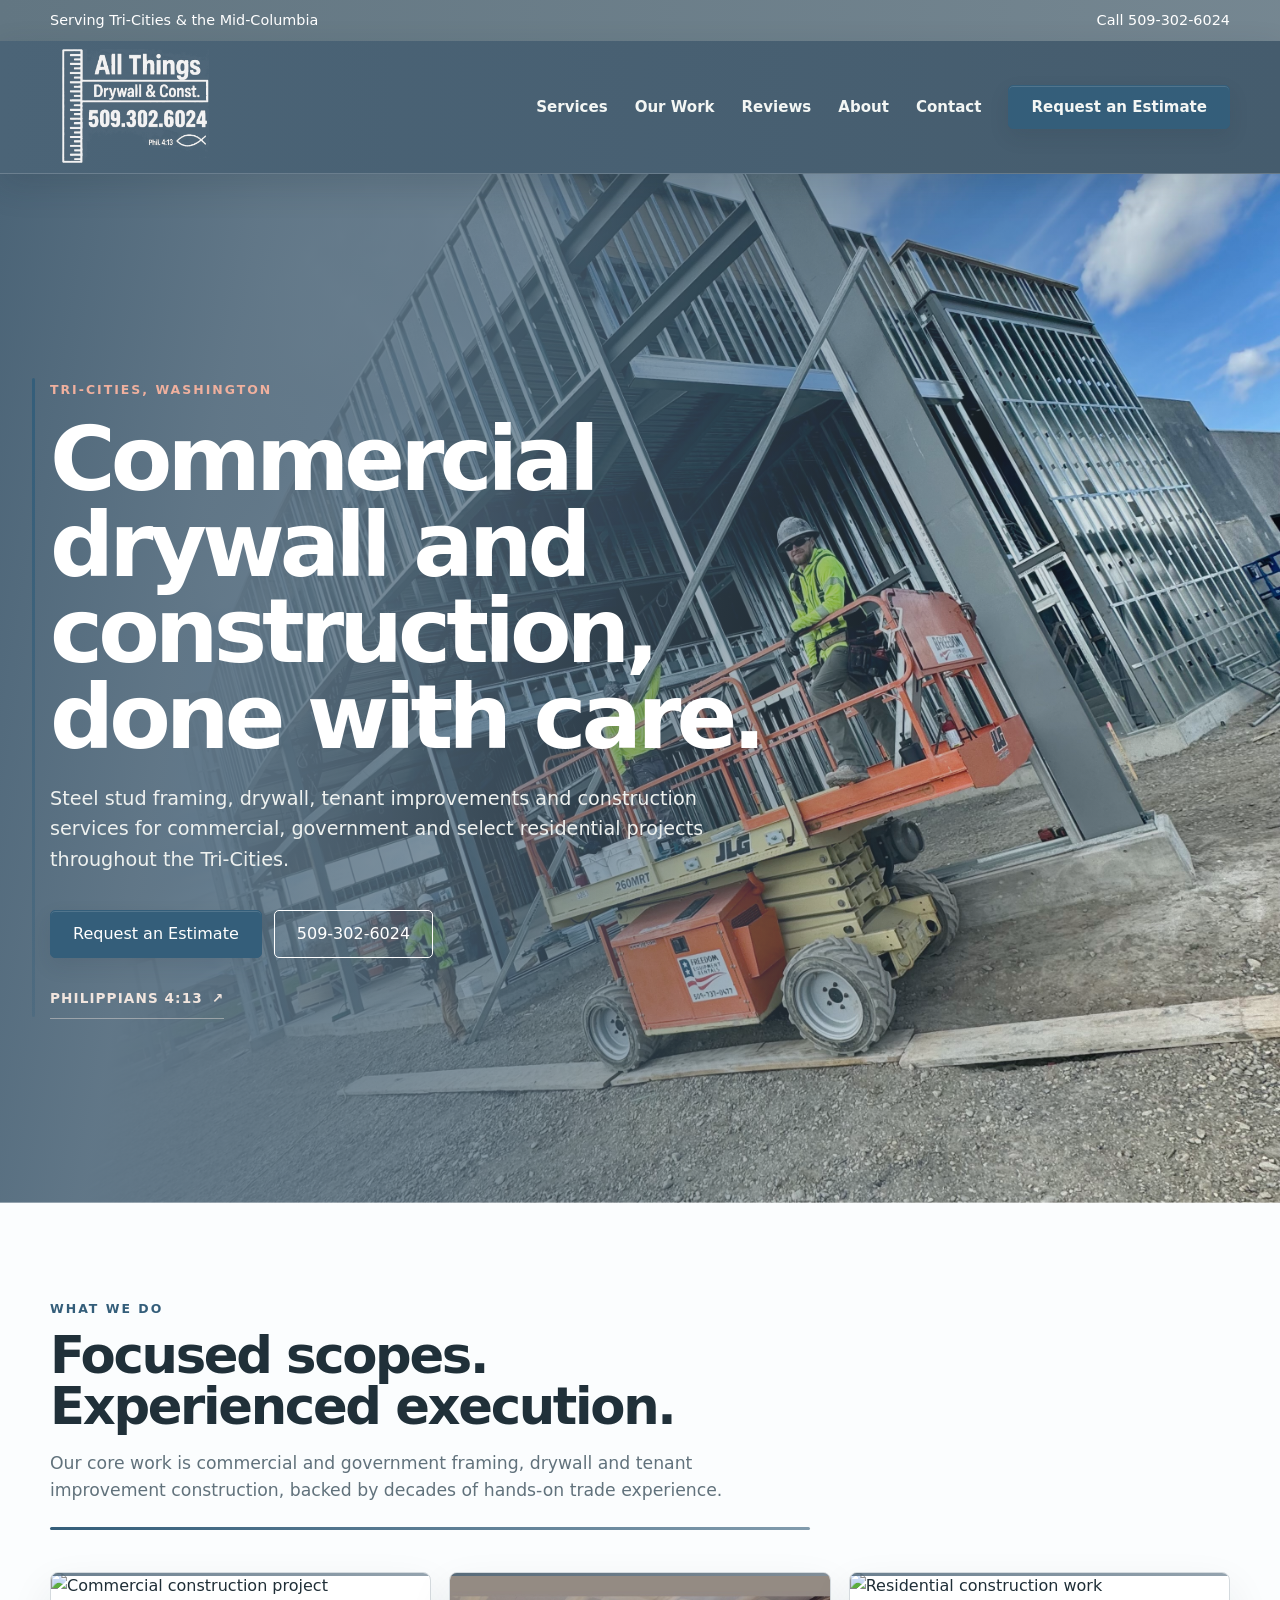
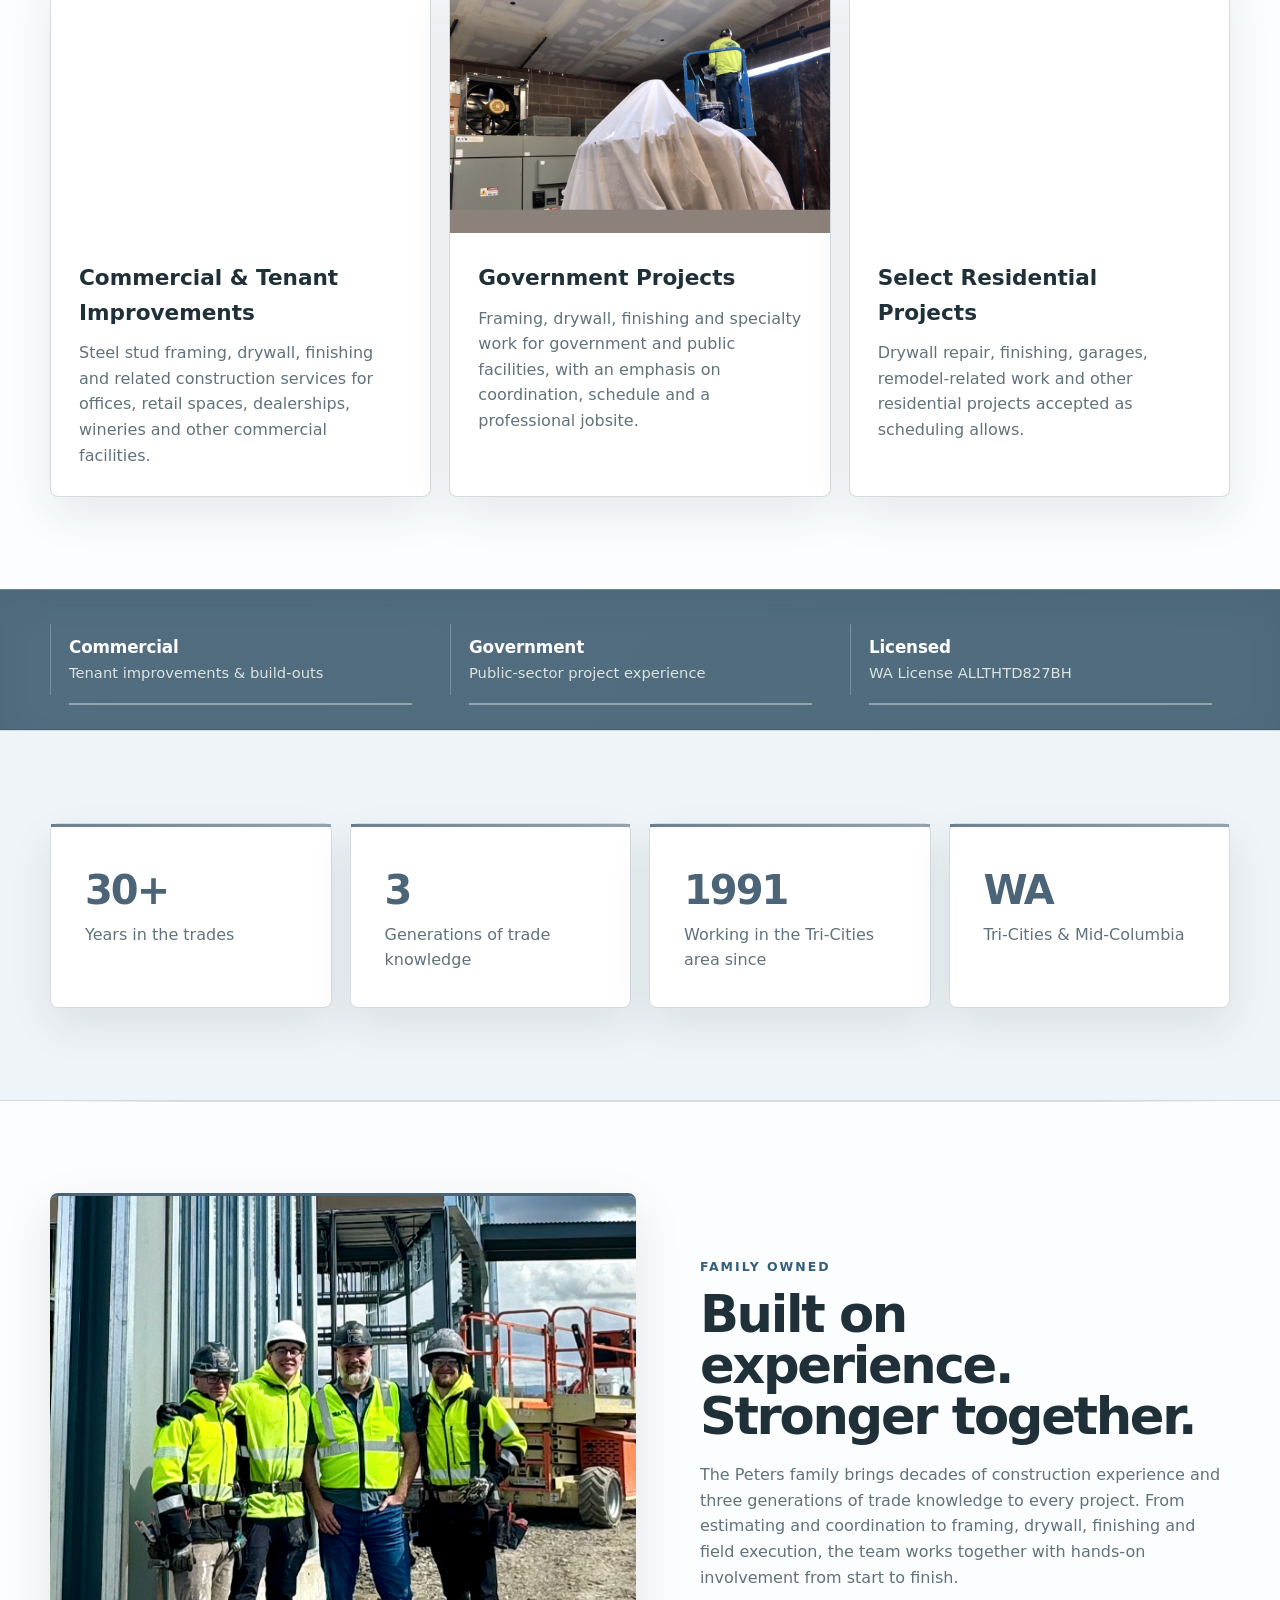
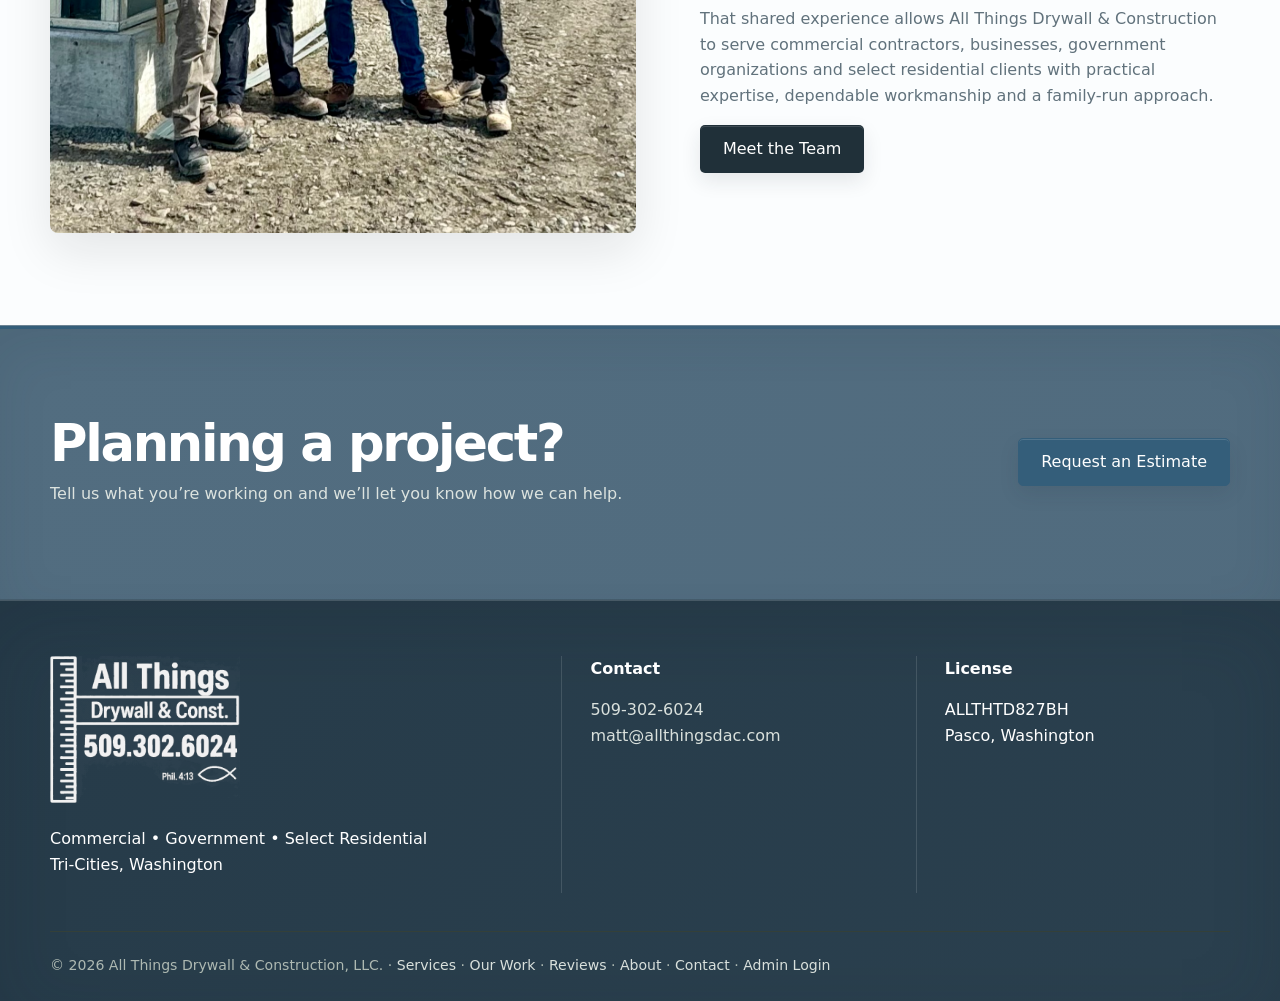
==== commit 234de40e: "Assign home.service2Image site image" ====
--- a/index.html
+++ b/index.html
@@ -1 +1 @@
-<!doctype html><html lang="en"><head><meta charset="utf-8"><meta name="viewport" content="width=device-width,initial-scale=1"><title>All Things Drywall & Construction | Commercial Drywall & Framing | Tri-Cities WA</title><meta name="description" content="Commercial drywall, steel stud framing, tenant improvements, government work and select residential construction services in the Tri-Cities, Washington."><link rel="stylesheet" href="styles.css"><link rel="stylesheet" href="home-hero.css"><script defer src="script.js"></script></head><body><div class="topbar"><div class="wrap"><span>Serving Tri-Cities & the Mid-Columbia</span><a href="tel:+15093026024">Call 509-302-6024</a></div></div><header class="site-header"><div class="wrap nav"><a class="brand brand-logo" href="index.html" aria-label="All Things Drywall & Construction home"><img src="https://allthingsdac.com/wp-content/uploads/elementor/thumbs/ALL-THINGS-Logo-Final-02-qgh79c2h3iokz2svfomt334bg3xy40uovp52ti7kgu.png" alt="All Things Drywall & Construction"></a><button class="mobile-toggle" aria-label="Open menu" aria-expanded="false">☰</button><nav class="nav-links"><a href="services.html">Services</a><a href="work.html">Our Work</a><a href="about.html">About</a><a href="contact.html">Contact</a><a class="btn btn-primary" href="contact.html">Request an Estimate</a></nav></div></header><main><section class="hero"><div class="wrap hero-inner"><span class="eyebrow">Tri-Cities, Washington</span><h1>Commercial drywall and construction, done with care.</h1><p>Steel stud framing, drywall, tenant improvements and construction services for commercial, government and select residential projects throughout the Tri-Cities.</p><div class="hero-actions"><a class="btn btn-primary" href="contact.html">Request an Estimate</a><a class="btn btn-outline" href="tel:+15093026024">509-302-6024</a></div><a class="scripture-link" href="https://www.biblegateway.com/passage/?search=Philippians+4%3A13&version=NIV" target="_blank" rel="noopener noreferrer" aria-label="Read Philippians 4:13 on Bible Gateway"><span>Philippians 4:13</span><span aria-hidden="true">↗</span></a></div></section><section><div class="wrap"><div class="section-head"><span class="eyebrow">What we do</span><h2>Focused scopes. Experienced execution.</h2><p>Our core work is commercial and government framing, drywall and tenant improvement construction, backed by decades of hands-on trade experience.</p></div><div class="expertise"><article class="card"><img data-site-image-slot="home.service1Image" src="https://allthingsdac.com/wp-content/uploads/2021/03/serv2.jpg" alt="Commercial construction project"><div class="card-body"><h3>Commercial & Tenant Improvements</h3><p>Steel stud framing, drywall, finishing and related construction services for offices, retail spaces, dealerships, wineries and other commercial facilities.</p></div></article><article class="card"><img data-site-image-slot="home.service2Image" src="https://allthingsdac.com/wp-content/uploads/2021/03/serv1.jpg" alt="Government construction project"><div class="card-body"><h3>Government Projects</h3><p>Framing, drywall, finishing and specialty work for government and public facilities, with an emphasis on coordination, schedule and a professional jobsite.</p></div></article><article class="card"><img data-site-image-slot="home.service3Image" src="https://allthingsdac.com/wp-content/uploads/2021/03/serv3.jpg" alt="Residential construction work"><div class="card-body"><h3>Select Residential Projects</h3><p>Drywall repair, finishing, garages, remodel-related work and other residential projects accepted as scheduling allows.</p></div></article></div></div></section><section class="trust-strip"><div class="wrap trust-grid"><div><strong>Commercial</strong><span>Tenant improvements & build-outs</span></div><div><strong>Government</strong><span>Public-sector project experience</span></div><div><strong>Licensed</strong><span>WA License ALLTHTD827BH</span></div></div></section><section class="stats"><div class="wrap stat-grid"><div class="stat"><strong>30+</strong><span>Years in the trades</span></div><div class="stat"><strong>3</strong><span>Generations of trade knowledge</span></div><div class="stat"><strong>1991</strong><span>Working in the Tri-Cities area since</span></div><div class="stat"><strong>WA</strong><span>Tri-Cities & Mid-Columbia</span></div></div></section><section><div class="wrap split"><img data-site-image-slot="home.familyImage" src="/assets/site/home-family.jpg" alt="The Peters family crew of All Things Drywall & Construction"><div><span class="eyebrow">Family owned</span><h2>Built on experience. Stronger together.</h2><p>The Peters family brings decades of construction experience and three generations of trade knowledge to every project. From estimating and coordination to framing, drywall, finishing and field execution, the team works together with hands-on involvement from start to finish.</p><p>That shared experience allows All Things Drywall & Construction to serve commercial contractors, businesses, government organizations and select residential clients with practical expertise, dependable workmanship and a family-run approach.</p><a class="btn btn-dark" href="about.html">Meet the Team</a></div></div></section><section class="cta"><div class="wrap"><div><h2>Planning a project?</h2><p>Tell us what you’re working on and we’ll let you know how we can help.</p></div><a class="btn btn-primary" href="contact.html">Request an Estimate</a></div></section></main><footer class="footer"><div class="wrap"><div class="footer-grid"><div><a class="brand brand-logo footer-logo" href="index.html" aria-label="All Things Drywall & Construction home"><img src="https://allthingsdac.com/wp-content/uploads/elementor/thumbs/ALL-THINGS-Logo-Final-02-qgh79c2h3iokz2svfomt334bg3xy40uovp52ti7kgu.png" alt="All Things Drywall & Construction"></a><p>Commercial • Government • Select Residential<br>Tri-Cities, Washington</p></div><div><strong>Contact</strong><p><a href="tel:+15093026024">509-302-6024</a><br><a href="mailto:matt@allthingsdac.com">matt@allthingsdac.com</a></p></div><div><strong>License</strong><p>ALLTHTD827BH<br>Pasco, Washington</p></div></div><div class="footer-bottom">© 2026 All Things Drywall & Construction, LLC. · <a href="services.html">Services</a> · <a href="work.html">Our Work</a> · <a href="about.html">About</a> · <a href="contact.html">Contact</a> · <a href="/admin/">Admin Login</a></div></div></footer></body></html>+<!doctype html><html lang="en"><head><meta charset="utf-8"><meta name="viewport" content="width=device-width,initial-scale=1"><title>All Things Drywall & Construction | Commercial Drywall & Framing | Tri-Cities WA</title><meta name="description" content="Commercial drywall, steel stud framing, tenant improvements, government work and select residential construction services in the Tri-Cities, Washington."><link rel="stylesheet" href="styles.css"><link rel="stylesheet" href="home-hero.css"><script defer src="script.js"></script></head><body><div class="topbar"><div class="wrap"><span>Serving Tri-Cities & the Mid-Columbia</span><a href="tel:+15093026024">Call 509-302-6024</a></div></div><header class="site-header"><div class="wrap nav"><a class="brand brand-logo" href="index.html" aria-label="All Things Drywall & Construction home"><img src="https://allthingsdac.com/wp-content/uploads/elementor/thumbs/ALL-THINGS-Logo-Final-02-qgh79c2h3iokz2svfomt334bg3xy40uovp52ti7kgu.png" alt="All Things Drywall & Construction"></a><button class="mobile-toggle" aria-label="Open menu" aria-expanded="false">☰</button><nav class="nav-links"><a href="services.html">Services</a><a href="work.html">Our Work</a><a href="about.html">About</a><a href="contact.html">Contact</a><a class="btn btn-primary" href="contact.html">Request an Estimate</a></nav></div></header><main><section class="hero"><div class="wrap hero-inner"><span class="eyebrow">Tri-Cities, Washington</span><h1>Commercial drywall and construction, done with care.</h1><p>Steel stud framing, drywall, tenant improvements and construction services for commercial, government and select residential projects throughout the Tri-Cities.</p><div class="hero-actions"><a class="btn btn-primary" href="contact.html">Request an Estimate</a><a class="btn btn-outline" href="tel:+15093026024">509-302-6024</a></div><a class="scripture-link" href="https://www.biblegateway.com/passage/?search=Philippians+4%3A13&version=NIV" target="_blank" rel="noopener noreferrer" aria-label="Read Philippians 4:13 on Bible Gateway"><span>Philippians 4:13</span><span aria-hidden="true">↗</span></a></div></section><section><div class="wrap"><div class="section-head"><span class="eyebrow">What we do</span><h2>Focused scopes. Experienced execution.</h2><p>Our core work is commercial and government framing, drywall and tenant improvement construction, backed by decades of hands-on trade experience.</p></div><div class="expertise"><article class="card"><img data-site-image-slot="home.service1Image" src="https://allthingsdac.com/wp-content/uploads/2021/03/serv2.jpg" alt="Commercial construction project"><div class="card-body"><h3>Commercial & Tenant Improvements</h3><p>Steel stud framing, drywall, finishing and related construction services for offices, retail spaces, dealerships, wineries and other commercial facilities.</p></div></article><article class="card"><img data-site-image-slot="home.service2Image" src="/assets/site/home-government.jpg" alt="Government construction project"><div class="card-body"><h3>Government Projects</h3><p>Framing, drywall, finishing and specialty work for government and public facilities, with an emphasis on coordination, schedule and a professional jobsite.</p></div></article><article class="card"><img data-site-image-slot="home.service3Image" src="https://allthingsdac.com/wp-content/uploads/2021/03/serv3.jpg" alt="Residential construction work"><div class="card-body"><h3>Select Residential Projects</h3><p>Drywall repair, finishing, garages, remodel-related work and other residential projects accepted as scheduling allows.</p></div></article></div></div></section><section class="trust-strip"><div class="wrap trust-grid"><div><strong>Commercial</strong><span>Tenant improvements & build-outs</span></div><div><strong>Government</strong><span>Public-sector project experience</span></div><div><strong>Licensed</strong><span>WA License ALLTHTD827BH</span></div></div></section><section class="stats"><div class="wrap stat-grid"><div class="stat"><strong>30+</strong><span>Years in the trades</span></div><div class="stat"><strong>3</strong><span>Generations of trade knowledge</span></div><div class="stat"><strong>1991</strong><span>Working in the Tri-Cities area since</span></div><div class="stat"><strong>WA</strong><span>Tri-Cities & Mid-Columbia</span></div></div></section><section><div class="wrap split"><img data-site-image-slot="home.familyImage" src="/assets/site/home-family.jpg" alt="The Peters family crew of All Things Drywall & Construction"><div><span class="eyebrow">Family owned</span><h2>Built on experience. Stronger together.</h2><p>The Peters family brings decades of construction experience and three generations of trade knowledge to every project. From estimating and coordination to framing, drywall, finishing and field execution, the team works together with hands-on involvement from start to finish.</p><p>That shared experience allows All Things Drywall & Construction to serve commercial contractors, businesses, government organizations and select residential clients with practical expertise, dependable workmanship and a family-run approach.</p><a class="btn btn-dark" href="about.html">Meet the Team</a></div></div></section><section class="cta"><div class="wrap"><div><h2>Planning a project?</h2><p>Tell us what you’re working on and we’ll let you know how we can help.</p></div><a class="btn btn-primary" href="contact.html">Request an Estimate</a></div></section></main><footer class="footer"><div class="wrap"><div class="footer-grid"><div><a class="brand brand-logo footer-logo" href="index.html" aria-label="All Things Drywall & Construction home"><img src="https://allthingsdac.com/wp-content/uploads/elementor/thumbs/ALL-THINGS-Logo-Final-02-qgh79c2h3iokz2svfomt334bg3xy40uovp52ti7kgu.png" alt="All Things Drywall & Construction"></a><p>Commercial • Government • Select Residential<br>Tri-Cities, Washington</p></div><div><strong>Contact</strong><p><a href="tel:+15093026024">509-302-6024</a><br><a href="mailto:matt@allthingsdac.com">matt@allthingsdac.com</a></p></div><div><strong>License</strong><p>ALLTHTD827BH<br>Pasco, Washington</p></div></div><div class="footer-bottom">© 2026 All Things Drywall & Construction, LLC. · <a href="services.html">Services</a> · <a href="work.html">Our Work</a> · <a href="about.html">About</a> · <a href="contact.html">Contact</a> · <a href="/admin/">Admin Login</a></div></div></footer></body></html>
--- a/styles.css
+++ b/styles.css
@@ -1 +1,2 @@
+@import url('/site-theme.css');
 :root{--ink:#171a1d;--muted:#667078;--paper:#fff;--soft:#f4f5f3;--line:#dfe3df;--accent:#a9462c;--accent-dark:#7e321f;--forest:#24372d;--header:#151a17;--max:1180px;--shadow:0 18px 50px rgba(18,23,20,.10)}*{box-sizing:border-box}html{scroll-behavior:smooth}body{margin:0;font-family:Inter,ui-sans-serif,system-ui,-apple-system,BlinkMacSystemFont,"Segoe UI",sans-serif;color:var(--ink);background:var(--paper);line-height:1.6}img{max-width:100%;display:block}a{color:inherit}.wrap{width:min(calc(100% - 40px),var(--max));margin:auto}.topbar{background:var(--forest);color:#fff;font-size:.9rem}.topbar .wrap{display:flex;justify-content:space-between;gap:16px;padding:9px 0}.topbar a{text-decoration:none}.site-header{position:sticky;top:0;z-index:20;background:rgba(21,26,23,.97);backdrop-filter:blur(12px);border-bottom:1px solid rgba(255,255,255,.08);box-shadow:0 10px 30px rgba(0,0,0,.12)}.nav{min-height:82px;display:flex;align-items:center;justify-content:space-between;gap:24px}.brand{text-decoration:none;font-weight:900;letter-spacing:-.04em;font-size:1.18rem;line-height:1.05}.brand small{display:block;font-size:.67rem;letter-spacing:.13em;text-transform:uppercase;color:var(--muted);margin-top:5px}.brand-logo{display:inline-flex;align-items:center;flex:0 0 auto;background:#fff;padding:6px 10px;border-radius:6px;box-shadow:0 6px 18px rgba(0,0,0,.16)}.brand-logo img{width:190px;max-height:58px;object-fit:contain}.nav-links{display:flex;align-items:center;gap:27px}.nav-links a{text-decoration:none;font-weight:700;font-size:.94rem;color:#f3f6f4}.nav-links a:hover{color:#efb09e}.nav-links a:focus-visible{outline:2px solid #fff;outline-offset:5px}.btn{display:inline-flex;align-items:center;justify-content:center;min-height:48px;padding:0 22px;border-radius:5px;text-decoration:none;font-weight:800;border:1px solid transparent;transition:.2s ease;cursor:pointer;font:inherit}.btn-primary{background:var(--accent);color:#fff}.btn-primary:hover{background:var(--accent-dark)}.btn-dark{background:var(--ink);color:#fff}.btn-outline{border-color:var(--ink);background:transparent}.btn-outline:hover{background:var(--ink);color:#fff}.hero{min-height:690px;display:grid;align-items:end;background:linear-gradient(90deg,rgba(17,22,19,.88),rgba(17,22,19,.42)),url('https://allthingsdac.com/wp-content/uploads/2021/03/serv2.jpg') center/cover no-repeat;color:#fff}.hero-inner{padding:110px 0 92px;max-width:880px}.eyebrow{text-transform:uppercase;letter-spacing:.16em;font-size:.78rem;font-weight:900;color:var(--accent)}.hero .eyebrow{color:#efb09e}.hero h1,.page-hero h1{font-size:clamp(3rem,7vw,6rem);line-height:.96;letter-spacing:-.055em;margin:14px 0 24px}.hero p{font-size:1.2rem;max-width:720px;color:#eef1ef}.hero-actions{display:flex;flex-wrap:wrap;gap:12px;margin-top:34px}.hero .btn-outline{border-color:#fff;color:#fff}.hero .btn-outline:hover{background:#fff;color:var(--ink)}.scripture-link{display:inline-flex;align-items:center;gap:9px;margin-top:22px;padding:8px 0;color:#f1e5de;text-decoration:none;font-size:.85rem;font-weight:800;letter-spacing:.08em;text-transform:uppercase;border-bottom:1px solid rgba(241,229,222,.42);transition:.2s ease}.scripture-link:hover,.scripture-link:focus-visible{color:#fff;border-bottom-color:#fff}.scripture-link:focus-visible{outline:2px solid #fff;outline-offset:5px}section{padding:92px 0}.section-head{max-width:760px;margin-bottom:42px}.section-head h2{font-size:clamp(2.2rem,4vw,4.1rem);line-height:1;letter-spacing:-.045em;margin:10px 0 16px}.section-head p{color:var(--muted);font-size:1.08rem}.expertise{display:grid;grid-template-columns:repeat(3,1fr);gap:18px}.card{border:1px solid var(--line);background:#fff;border-radius:8px;overflow:hidden}.card img{width:100%;height:260px;object-fit:cover}.card-body{padding:28px}.card h3{font-size:1.35rem;margin:0 0 10px}.card p{color:var(--muted);margin:0}.trust-strip{padding:34px 0;background:var(--forest);color:#fff}.trust-grid{display:grid;grid-template-columns:repeat(3,1fr);gap:20px}.trust-grid div{padding:10px 18px;border-left:1px solid rgba(255,255,255,.24)}.trust-grid strong,.trust-grid span{display:block}.trust-grid strong{font-size:1.05rem}.trust-grid span{color:#dce3df;font-size:.92rem}.split{display:grid;grid-template-columns:1.05fr .95fr;gap:64px;align-items:center}.split img{width:100%;max-height:640px;object-fit:cover;border-radius:8px;box-shadow:var(--shadow)}.split h2{font-size:clamp(2.3rem,4vw,4rem);line-height:1;letter-spacing:-.045em;margin:10px 0 20px}.split p{color:var(--muted)}.stats{background:var(--soft)}.stat-grid{display:grid;grid-template-columns:repeat(4,1fr);gap:18px}.stat{background:#fff;border:1px solid var(--line);padding:34px;border-radius:8px}.stat strong{display:block;font-size:2.5rem;letter-spacing:-.05em}.stat span{color:var(--muted)}.cta{background:var(--forest);color:#fff}.cta .wrap{display:flex;justify-content:space-between;gap:30px;align-items:center}.cta h2{font-size:clamp(2.2rem,4vw,4rem);line-height:1;margin:0 0 12px;letter-spacing:-.045em}.cta p{color:#dce3df;margin:0}.page-hero{padding:110px 0 80px;background:var(--soft)}.page-hero h1{max-width:900px;margin-bottom:18px}.page-hero p{max-width:740px;color:var(--muted);font-size:1.15rem}.service-sections{display:grid;gap:24px}.service-feature{display:grid;grid-template-columns:1.05fr .95fr;gap:54px;padding:42px;border:1px solid var(--line);border-radius:10px}.service-feature h2{font-size:clamp(2rem,3vw,3rem);line-height:1.05;margin:8px 0 14px}.service-feature p{color:var(--muted);margin:0}.service-feature ul{columns:2;gap:28px;margin:0;padding-left:22px}.service-feature li{margin:0 0 10px;break-inside:avoid}.capabilities{background:var(--soft)}.cap-grid{display:grid;grid-template-columns:repeat(5,1fr);gap:10px}.cap-grid span{padding:16px;background:#fff;border:1px solid var(--line);border-radius:6px;font-weight:750;text-align:center}.project-grid{display:grid;grid-template-columns:repeat(2,1fr);gap:20px}.project-card{border:1px solid var(--line);border-radius:9px;overflow:hidden;background:#fff}.project-card>div:last-child{padding:24px}.project-card h2{margin:0 0 6px;font-size:1.35rem}.project-card p{margin:0;color:var(--muted)}.project-photo{aspect-ratio:16/10;background:linear-gradient(135deg,#c9cfcb,#eef0ee);position:relative}.project-photo:after{content:'Project photography pending import';position:absolute;inset:auto 18px 16px;color:#39443e;font-size:.78rem;font-weight:800;text-transform:uppercase;letter-spacing:.08em}.project-commercial{background:linear-gradient(135deg,#8f9a94,#d9ddda)}.project-winery{background:linear-gradient(135deg,#9a8778,#ddd4cd)}.project-government{background:linear-gradient(135deg,#7d8c92,#d9e0e2)}.project-industrial{background:linear-gradient(135deg,#6f7375,#ced0d1)}.project-ceiling{background:linear-gradient(135deg,#a6aaa8,#eceeed)}.project-garage{background:linear-gradient(135deg,#7f817e,#d9d8d4)}.photo-note{max-width:760px;margin:34px auto 0;text-align:center;color:var(--muted);font-size:.92rem}.team{display:grid;grid-template-columns:repeat(4,1fr);gap:16px}.person{border:1px solid var(--line);border-radius:8px;overflow:hidden;background:#fff}.person img{width:100%;aspect-ratio:4/5;object-fit:cover}.person div{padding:20px}.person h3{margin:0 0 4px}.person p{margin:0;color:var(--muted);font-size:.92rem}.contact-grid{display:grid;grid-template-columns:.8fr 1.2fr;gap:60px}.contact-card{background:var(--soft);padding:34px;border-radius:8px}.contact-card a{font-weight:800;text-decoration:none}.form{display:grid;gap:16px}.form label{font-weight:800;font-size:.9rem}.form input,.form textarea{width:100%;padding:14px 15px;border:1px solid #c9ceca;border-radius:5px;font:inherit;background:#fff}.form textarea{min-height:160px;resize:vertical}.footer{background:#111512;color:#fff;padding:55px 0 24px}.footer-grid{display:grid;grid-template-columns:1.5fr 1fr 1fr;gap:40px}.footer a{color:#d9e0dc;text-decoration:none}.footer small{color:#aeb9b2}.footer-logo{background:#fff;padding:8px 10px;border-radius:6px}.footer-logo img{width:210px;max-height:68px}.footer-bottom{border-top:1px solid #344039;margin-top:38px;padding-top:22px;color:#aeb9b2;font-size:.88rem}.mobile-toggle{display:none;background:none;border:0;font-size:1.5rem;color:#fff}@media(max-width:850px){.wrap{width:min(calc(100% - 28px),var(--max))}.topbar .wrap{justify-content:center}.topbar span{display:none}.mobile-toggle{display:block}.nav-links{display:none;position:absolute;left:0;right:0;top:82px;background:#151a17;padding:18px 24px 26px;border-bottom:1px solid rgba(255,255,255,.08);flex-direction:column;align-items:stretch}.nav-links.open{display:flex}.nav-links .btn{width:100%}.hero{min-height:610px}.hero-inner{padding:100px 0 70px}.expertise,.stat-grid,.team,.trust-grid{grid-template-columns:1fr 1fr}.split,.contact-grid,.service-feature{grid-template-columns:1fr;gap:34px}.service-feature ul{columns:1}.cap-grid{grid-template-columns:repeat(2,1fr)}.cta .wrap{display:block}.cta .btn{margin-top:24px}.footer-grid{grid-template-columns:1fr 1fr}.project-grid{grid-template-columns:1fr}}@media(max-width:560px){section{padding:70px 0}.expertise,.stat-grid,.team,.footer-grid,.trust-grid{grid-template-columns:1fr}.hero h1,.page-hero h1{font-size:3.05rem}.hero{background-position:60% center}.card img{height:220px}.service-feature{padding:28px}.cap-grid{grid-template-columns:1fr}.brand-logo img{width:150px}.footer-logo img{width:190px}}
--- a/home-hero.css
+++ b/home-hero.css
@@ -1,2 +1,9 @@
 /* data-site-image-slot:home.heroBackground */
-.hero{background:linear-gradient(90deg,rgba(17,22,19,.88),rgba(17,22,19,.42)),url('/assets/site/home-hero-background.jpg') center/cover no-repeat}
+.hero{background:linear-gradient(100deg,var(--theme-header-background,#50697a) 0%,color-mix(in srgb,var(--theme-header-background,#50697a) 88%,white 12%) 18%,color-mix(in srgb,var(--theme-header-background,#50697a) 62%,transparent) 48%,color-mix(in srgb,var(--theme-header-background,#50697a) 24%,transparent) 74%,transparent 100%),url('/assets/site/home-hero-background.jpg') center/cover no-repeat}
+
+/* Keep the homepage hero copy on the same left grid line as the rest of the site. */
+.hero .hero-inner{padding-left:0!important;text-align:left!important;margin-left:auto;margin-right:auto;max-width:var(--max)!important}
+.hero .hero-inner>h1{max-width:880px}
+.hero .hero-inner::before{left:-18px!important}
+@media(max-width:850px){.hero .hero-inner::before{left:-12px!important}}
+@media(max-width:560px){.hero .hero-inner::before{left:-8px!important}}
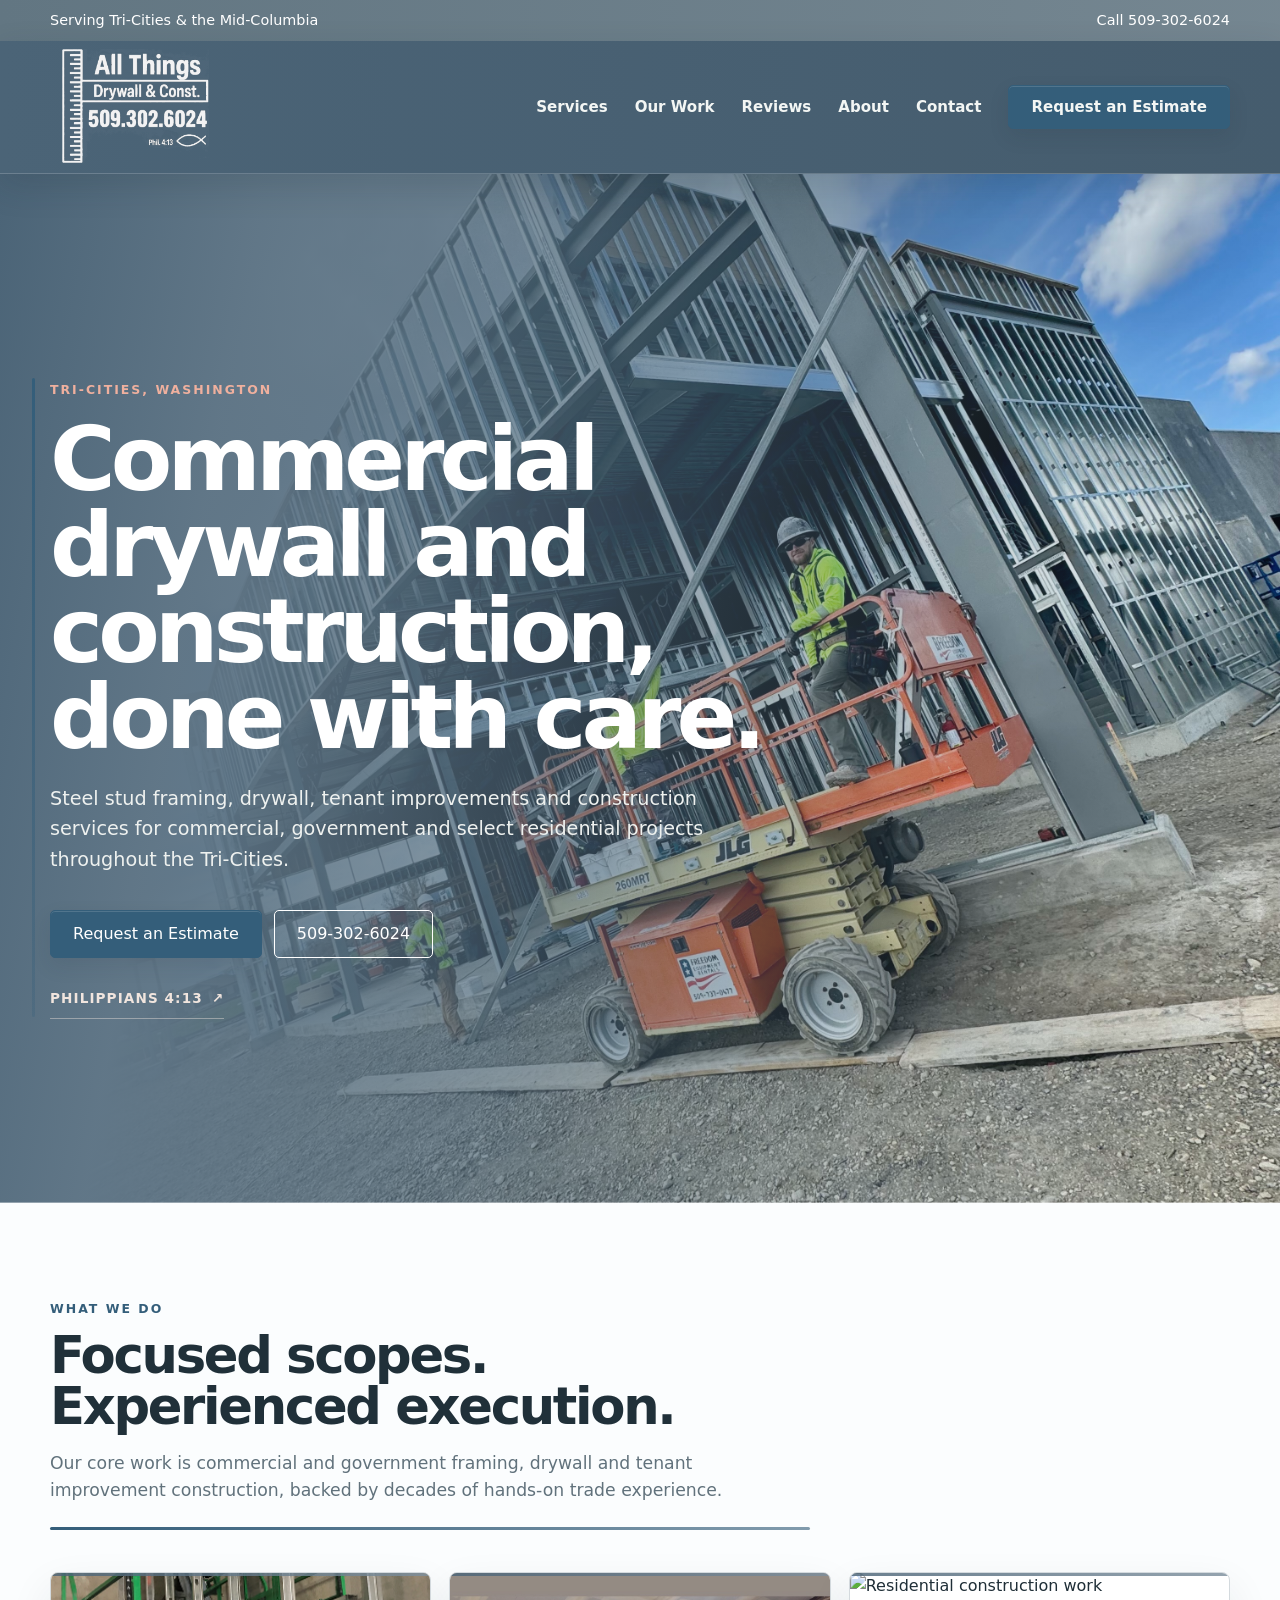
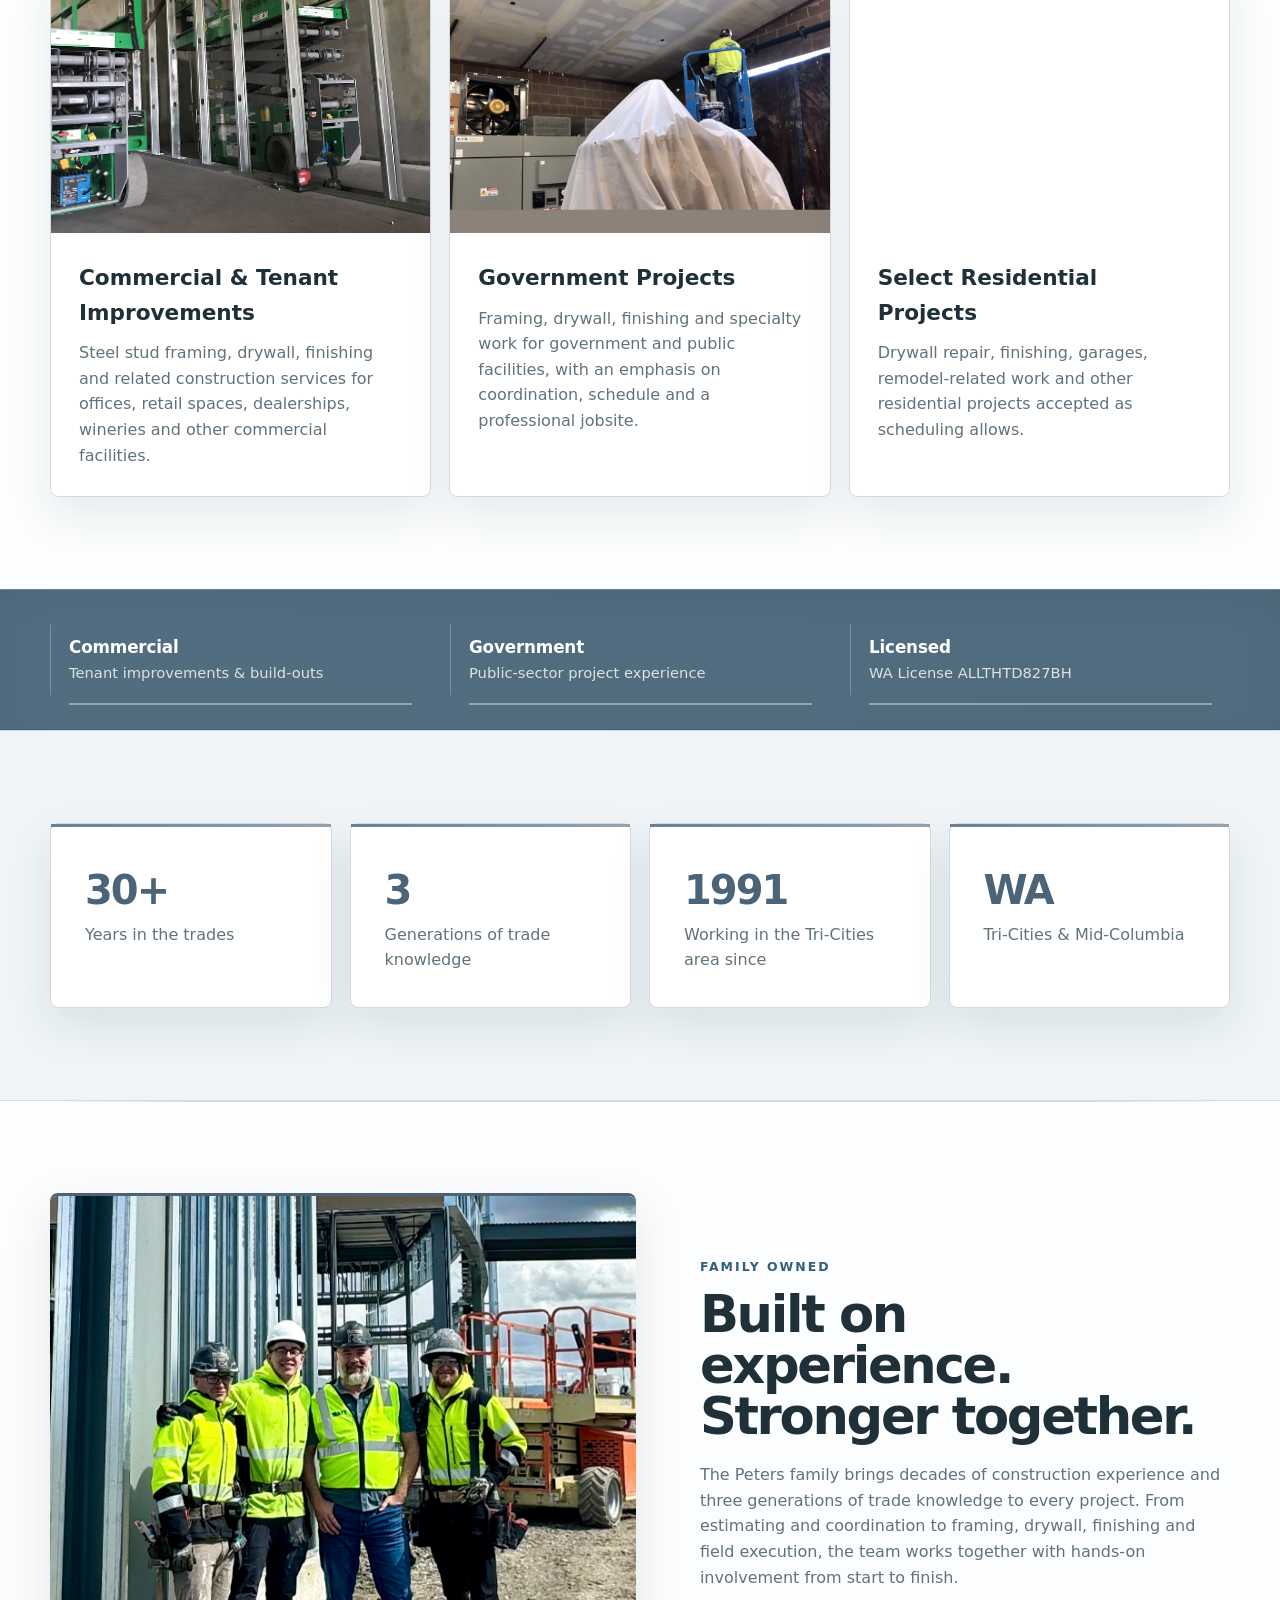
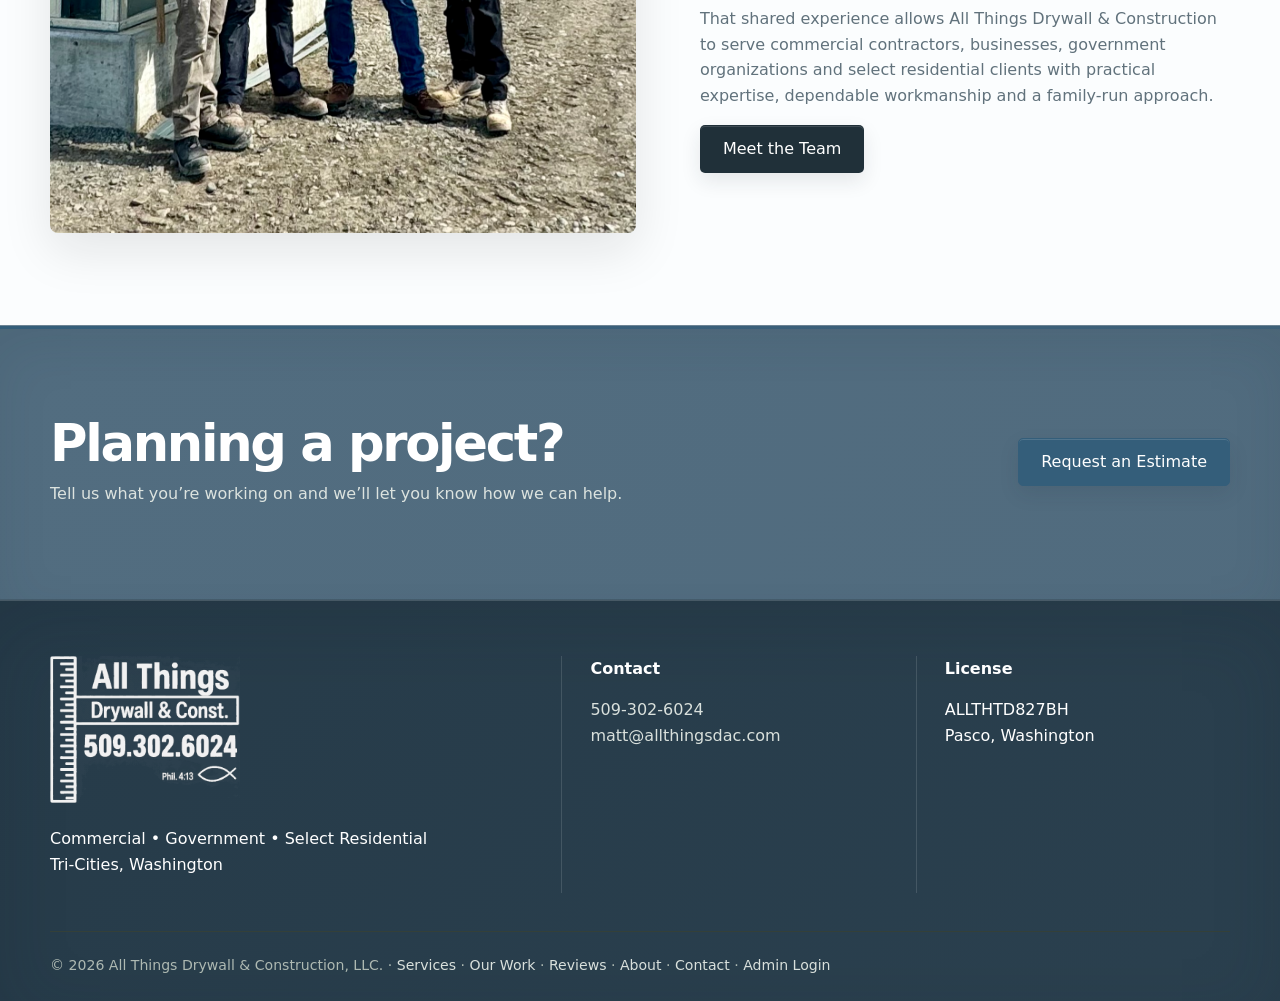
==== commit bb16eca7: "Assign home.service1Image site image" ====
--- a/index.html
+++ b/index.html
@@ -1 +1 @@
-<!doctype html><html lang="en"><head><meta charset="utf-8"><meta name="viewport" content="width=device-width,initial-scale=1"><title>All Things Drywall & Construction | Commercial Drywall & Framing | Tri-Cities WA</title><meta name="description" content="Commercial drywall, steel stud framing, tenant improvements, government work and select residential construction services in the Tri-Cities, Washington."><link rel="stylesheet" href="styles.css"><link rel="stylesheet" href="home-hero.css"><script defer src="script.js"></script></head><body><div class="topbar"><div class="wrap"><span>Serving Tri-Cities & the Mid-Columbia</span><a href="tel:+15093026024">Call 509-302-6024</a></div></div><header class="site-header"><div class="wrap nav"><a class="brand brand-logo" href="index.html" aria-label="All Things Drywall & Construction home"><img src="https://allthingsdac.com/wp-content/uploads/elementor/thumbs/ALL-THINGS-Logo-Final-02-qgh79c2h3iokz2svfomt334bg3xy40uovp52ti7kgu.png" alt="All Things Drywall & Construction"></a><button class="mobile-toggle" aria-label="Open menu" aria-expanded="false">☰</button><nav class="nav-links"><a href="services.html">Services</a><a href="work.html">Our Work</a><a href="about.html">About</a><a href="contact.html">Contact</a><a class="btn btn-primary" href="contact.html">Request an Estimate</a></nav></div></header><main><section class="hero"><div class="wrap hero-inner"><span class="eyebrow">Tri-Cities, Washington</span><h1>Commercial drywall and construction, done with care.</h1><p>Steel stud framing, drywall, tenant improvements and construction services for commercial, government and select residential projects throughout the Tri-Cities.</p><div class="hero-actions"><a class="btn btn-primary" href="contact.html">Request an Estimate</a><a class="btn btn-outline" href="tel:+15093026024">509-302-6024</a></div><a class="scripture-link" href="https://www.biblegateway.com/passage/?search=Philippians+4%3A13&version=NIV" target="_blank" rel="noopener noreferrer" aria-label="Read Philippians 4:13 on Bible Gateway"><span>Philippians 4:13</span><span aria-hidden="true">↗</span></a></div></section><section><div class="wrap"><div class="section-head"><span class="eyebrow">What we do</span><h2>Focused scopes. Experienced execution.</h2><p>Our core work is commercial and government framing, drywall and tenant improvement construction, backed by decades of hands-on trade experience.</p></div><div class="expertise"><article class="card"><img data-site-image-slot="home.service1Image" src="https://allthingsdac.com/wp-content/uploads/2021/03/serv2.jpg" alt="Commercial construction project"><div class="card-body"><h3>Commercial & Tenant Improvements</h3><p>Steel stud framing, drywall, finishing and related construction services for offices, retail spaces, dealerships, wineries and other commercial facilities.</p></div></article><article class="card"><img data-site-image-slot="home.service2Image" src="/assets/site/home-government.jpg" alt="Government construction project"><div class="card-body"><h3>Government Projects</h3><p>Framing, drywall, finishing and specialty work for government and public facilities, with an emphasis on coordination, schedule and a professional jobsite.</p></div></article><article class="card"><img data-site-image-slot="home.service3Image" src="https://allthingsdac.com/wp-content/uploads/2021/03/serv3.jpg" alt="Residential construction work"><div class="card-body"><h3>Select Residential Projects</h3><p>Drywall repair, finishing, garages, remodel-related work and other residential projects accepted as scheduling allows.</p></div></article></div></div></section><section class="trust-strip"><div class="wrap trust-grid"><div><strong>Commercial</strong><span>Tenant improvements & build-outs</span></div><div><strong>Government</strong><span>Public-sector project experience</span></div><div><strong>Licensed</strong><span>WA License ALLTHTD827BH</span></div></div></section><section class="stats"><div class="wrap stat-grid"><div class="stat"><strong>30+</strong><span>Years in the trades</span></div><div class="stat"><strong>3</strong><span>Generations of trade knowledge</span></div><div class="stat"><strong>1991</strong><span>Working in the Tri-Cities area since</span></div><div class="stat"><strong>WA</strong><span>Tri-Cities & Mid-Columbia</span></div></div></section><section><div class="wrap split"><img data-site-image-slot="home.familyImage" src="/assets/site/home-family.jpg" alt="The Peters family crew of All Things Drywall & Construction"><div><span class="eyebrow">Family owned</span><h2>Built on experience. Stronger together.</h2><p>The Peters family brings decades of construction experience and three generations of trade knowledge to every project. From estimating and coordination to framing, drywall, finishing and field execution, the team works together with hands-on involvement from start to finish.</p><p>That shared experience allows All Things Drywall & Construction to serve commercial contractors, businesses, government organizations and select residential clients with practical expertise, dependable workmanship and a family-run approach.</p><a class="btn btn-dark" href="about.html">Meet the Team</a></div></div></section><section class="cta"><div class="wrap"><div><h2>Planning a project?</h2><p>Tell us what you’re working on and we’ll let you know how we can help.</p></div><a class="btn btn-primary" href="contact.html">Request an Estimate</a></div></section></main><footer class="footer"><div class="wrap"><div class="footer-grid"><div><a class="brand brand-logo footer-logo" href="index.html" aria-label="All Things Drywall & Construction home"><img src="https://allthingsdac.com/wp-content/uploads/elementor/thumbs/ALL-THINGS-Logo-Final-02-qgh79c2h3iokz2svfomt334bg3xy40uovp52ti7kgu.png" alt="All Things Drywall & Construction"></a><p>Commercial • Government • Select Residential<br>Tri-Cities, Washington</p></div><div><strong>Contact</strong><p><a href="tel:+15093026024">509-302-6024</a><br><a href="mailto:matt@allthingsdac.com">matt@allthingsdac.com</a></p></div><div><strong>License</strong><p>ALLTHTD827BH<br>Pasco, Washington</p></div></div><div class="footer-bottom">© 2026 All Things Drywall & Construction, LLC. · <a href="services.html">Services</a> · <a href="work.html">Our Work</a> · <a href="about.html">About</a> · <a href="contact.html">Contact</a> · <a href="/admin/">Admin Login</a></div></div></footer></body></html>+<!doctype html><html lang="en"><head><meta charset="utf-8"><meta name="viewport" content="width=device-width,initial-scale=1"><title>All Things Drywall & Construction | Commercial Drywall & Framing | Tri-Cities WA</title><meta name="description" content="Commercial drywall, steel stud framing, tenant improvements, government work and select residential construction services in the Tri-Cities, Washington."><link rel="stylesheet" href="styles.css"><link rel="stylesheet" href="home-hero.css"><script defer src="script.js"></script></head><body><div class="topbar"><div class="wrap"><span>Serving Tri-Cities & the Mid-Columbia</span><a href="tel:+15093026024">Call 509-302-6024</a></div></div><header class="site-header"><div class="wrap nav"><a class="brand brand-logo" href="index.html" aria-label="All Things Drywall & Construction home"><img src="https://allthingsdac.com/wp-content/uploads/elementor/thumbs/ALL-THINGS-Logo-Final-02-qgh79c2h3iokz2svfomt334bg3xy40uovp52ti7kgu.png" alt="All Things Drywall & Construction"></a><button class="mobile-toggle" aria-label="Open menu" aria-expanded="false">☰</button><nav class="nav-links"><a href="services.html">Services</a><a href="work.html">Our Work</a><a href="about.html">About</a><a href="contact.html">Contact</a><a class="btn btn-primary" href="contact.html">Request an Estimate</a></nav></div></header><main><section class="hero"><div class="wrap hero-inner"><span class="eyebrow">Tri-Cities, Washington</span><h1>Commercial drywall and construction, done with care.</h1><p>Steel stud framing, drywall, tenant improvements and construction services for commercial, government and select residential projects throughout the Tri-Cities.</p><div class="hero-actions"><a class="btn btn-primary" href="contact.html">Request an Estimate</a><a class="btn btn-outline" href="tel:+15093026024">509-302-6024</a></div><a class="scripture-link" href="https://www.biblegateway.com/passage/?search=Philippians+4%3A13&version=NIV" target="_blank" rel="noopener noreferrer" aria-label="Read Philippians 4:13 on Bible Gateway"><span>Philippians 4:13</span><span aria-hidden="true">↗</span></a></div></section><section><div class="wrap"><div class="section-head"><span class="eyebrow">What we do</span><h2>Focused scopes. Experienced execution.</h2><p>Our core work is commercial and government framing, drywall and tenant improvement construction, backed by decades of hands-on trade experience.</p></div><div class="expertise"><article class="card"><img data-site-image-slot="home.service1Image" src="/assets/site/home-commercial.png" alt="Commercial construction project"><div class="card-body"><h3>Commercial & Tenant Improvements</h3><p>Steel stud framing, drywall, finishing and related construction services for offices, retail spaces, dealerships, wineries and other commercial facilities.</p></div></article><article class="card"><img data-site-image-slot="home.service2Image" src="/assets/site/home-government.jpg" alt="Government construction project"><div class="card-body"><h3>Government Projects</h3><p>Framing, drywall, finishing and specialty work for government and public facilities, with an emphasis on coordination, schedule and a professional jobsite.</p></div></article><article class="card"><img data-site-image-slot="home.service3Image" src="https://allthingsdac.com/wp-content/uploads/2021/03/serv3.jpg" alt="Residential construction work"><div class="card-body"><h3>Select Residential Projects</h3><p>Drywall repair, finishing, garages, remodel-related work and other residential projects accepted as scheduling allows.</p></div></article></div></div></section><section class="trust-strip"><div class="wrap trust-grid"><div><strong>Commercial</strong><span>Tenant improvements & build-outs</span></div><div><strong>Government</strong><span>Public-sector project experience</span></div><div><strong>Licensed</strong><span>WA License ALLTHTD827BH</span></div></div></section><section class="stats"><div class="wrap stat-grid"><div class="stat"><strong>30+</strong><span>Years in the trades</span></div><div class="stat"><strong>3</strong><span>Generations of trade knowledge</span></div><div class="stat"><strong>1991</strong><span>Working in the Tri-Cities area since</span></div><div class="stat"><strong>WA</strong><span>Tri-Cities & Mid-Columbia</span></div></div></section><section><div class="wrap split"><img data-site-image-slot="home.familyImage" src="/assets/site/home-family.jpg" alt="The Peters family crew of All Things Drywall & Construction"><div><span class="eyebrow">Family owned</span><h2>Built on experience. Stronger together.</h2><p>The Peters family brings decades of construction experience and three generations of trade knowledge to every project. From estimating and coordination to framing, drywall, finishing and field execution, the team works together with hands-on involvement from start to finish.</p><p>That shared experience allows All Things Drywall & Construction to serve commercial contractors, businesses, government organizations and select residential clients with practical expertise, dependable workmanship and a family-run approach.</p><a class="btn btn-dark" href="about.html">Meet the Team</a></div></div></section><section class="cta"><div class="wrap"><div><h2>Planning a project?</h2><p>Tell us what you’re working on and we’ll let you know how we can help.</p></div><a class="btn btn-primary" href="contact.html">Request an Estimate</a></div></section></main><footer class="footer"><div class="wrap"><div class="footer-grid"><div><a class="brand brand-logo footer-logo" href="index.html" aria-label="All Things Drywall & Construction home"><img src="https://allthingsdac.com/wp-content/uploads/elementor/thumbs/ALL-THINGS-Logo-Final-02-qgh79c2h3iokz2svfomt334bg3xy40uovp52ti7kgu.png" alt="All Things Drywall & Construction"></a><p>Commercial • Government • Select Residential<br>Tri-Cities, Washington</p></div><div><strong>Contact</strong><p><a href="tel:+15093026024">509-302-6024</a><br><a href="mailto:matt@allthingsdac.com">matt@allthingsdac.com</a></p></div><div><strong>License</strong><p>ALLTHTD827BH<br>Pasco, Washington</p></div></div><div class="footer-bottom">© 2026 All Things Drywall & Construction, LLC. · <a href="services.html">Services</a> · <a href="work.html">Our Work</a> · <a href="about.html">About</a> · <a href="contact.html">Contact</a> · <a href="/admin/">Admin Login</a></div></div></footer></body></html>
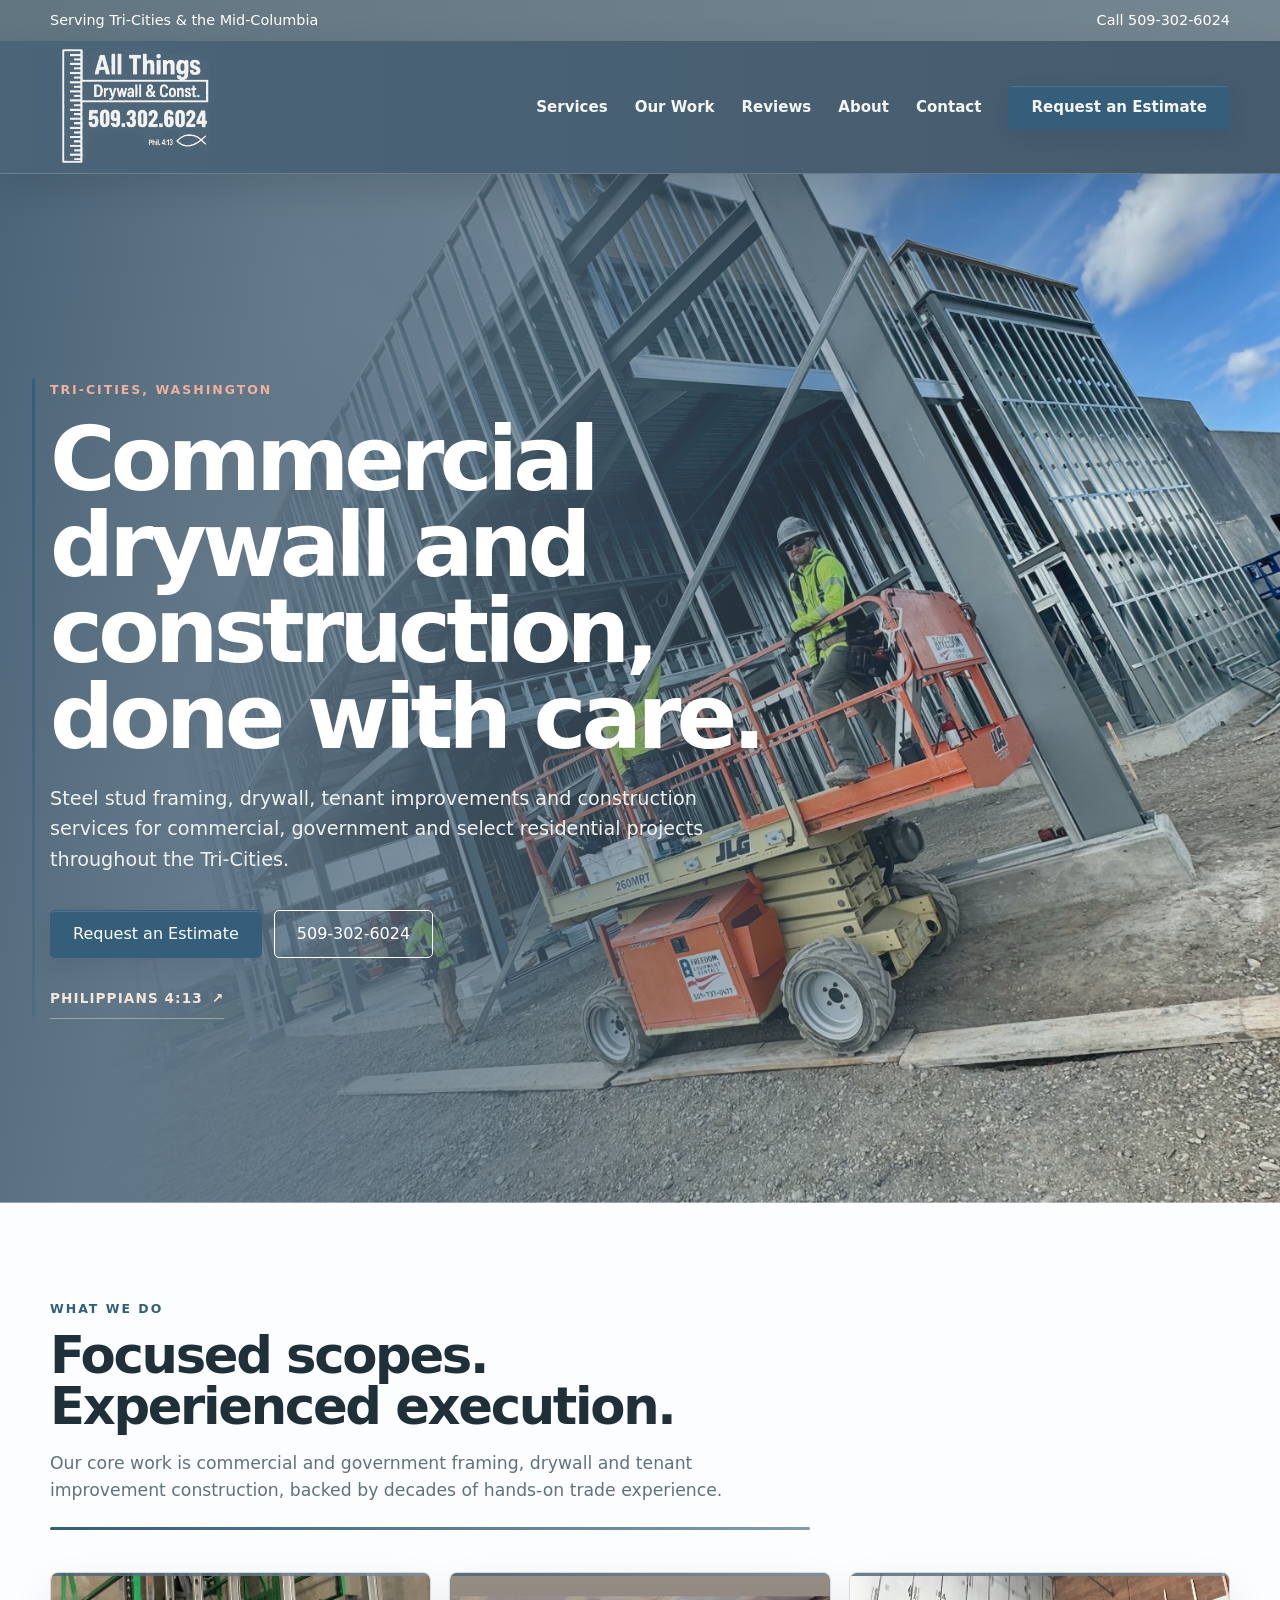
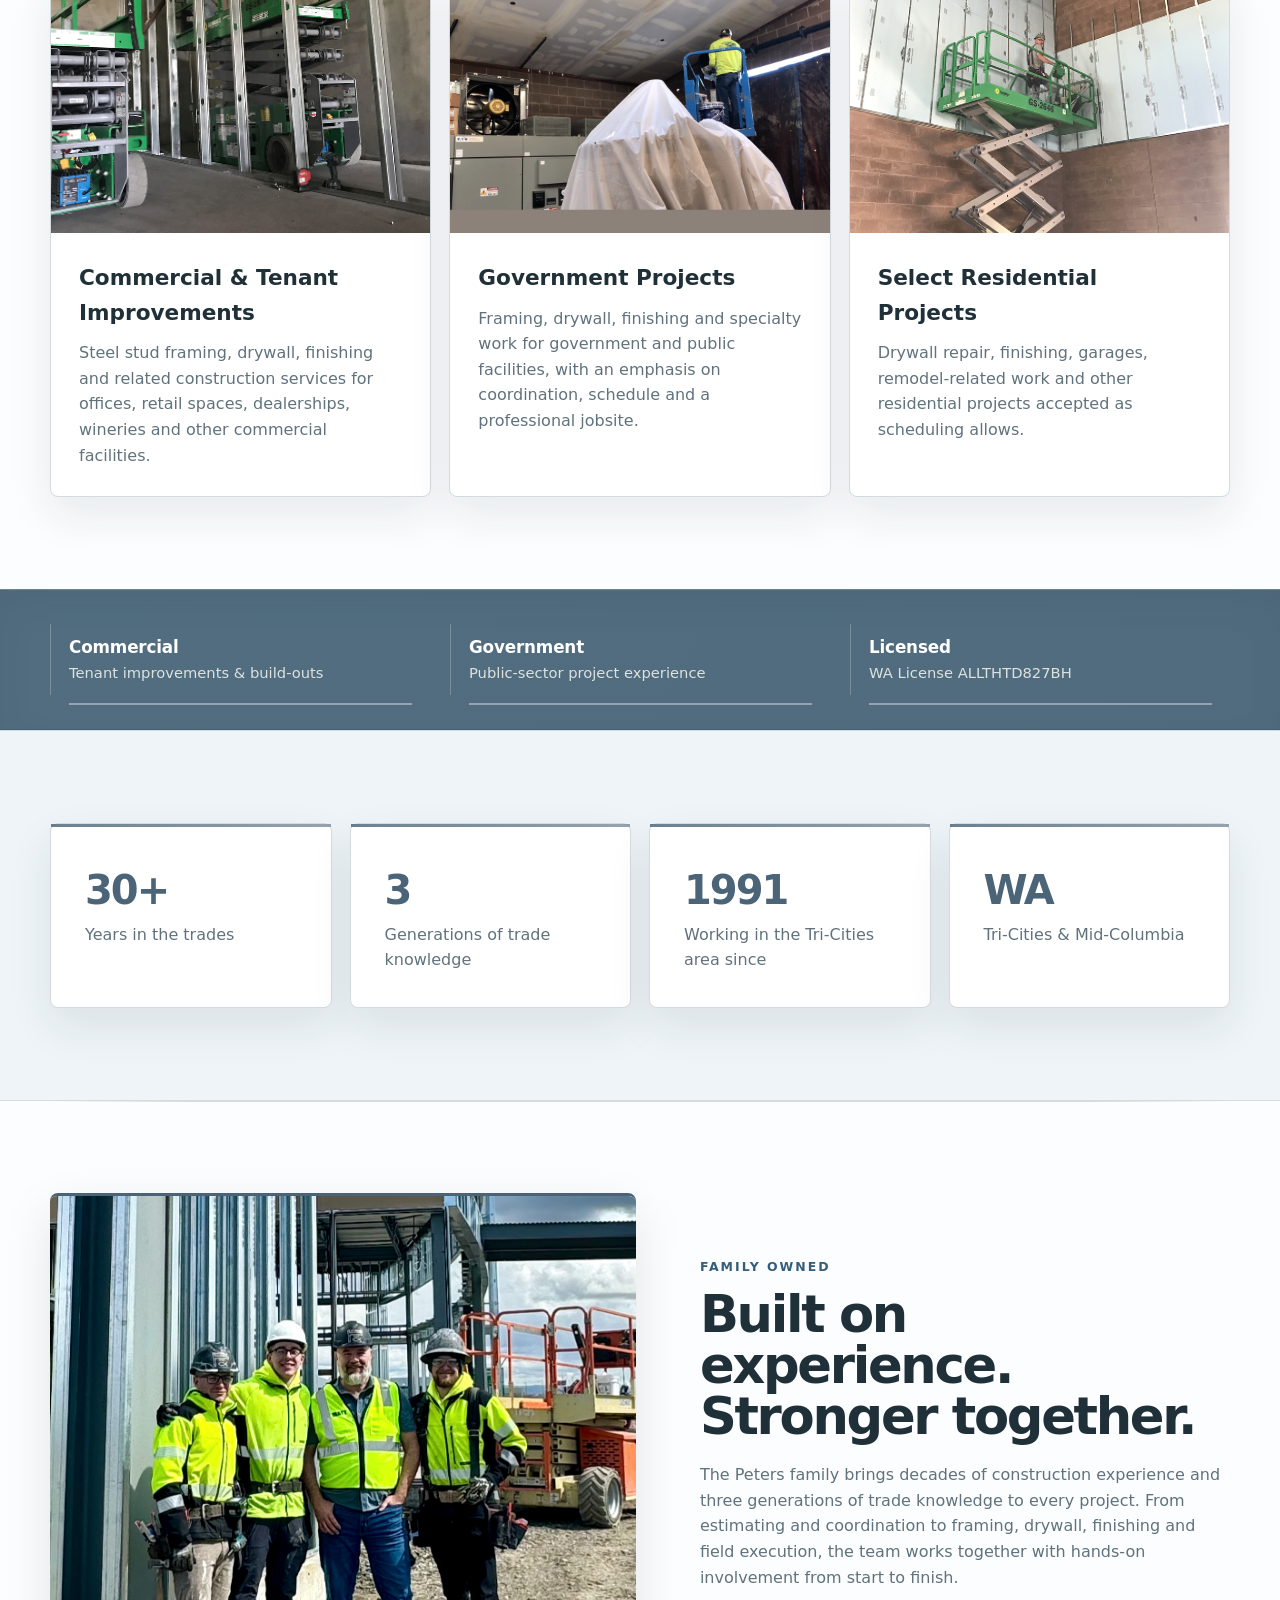
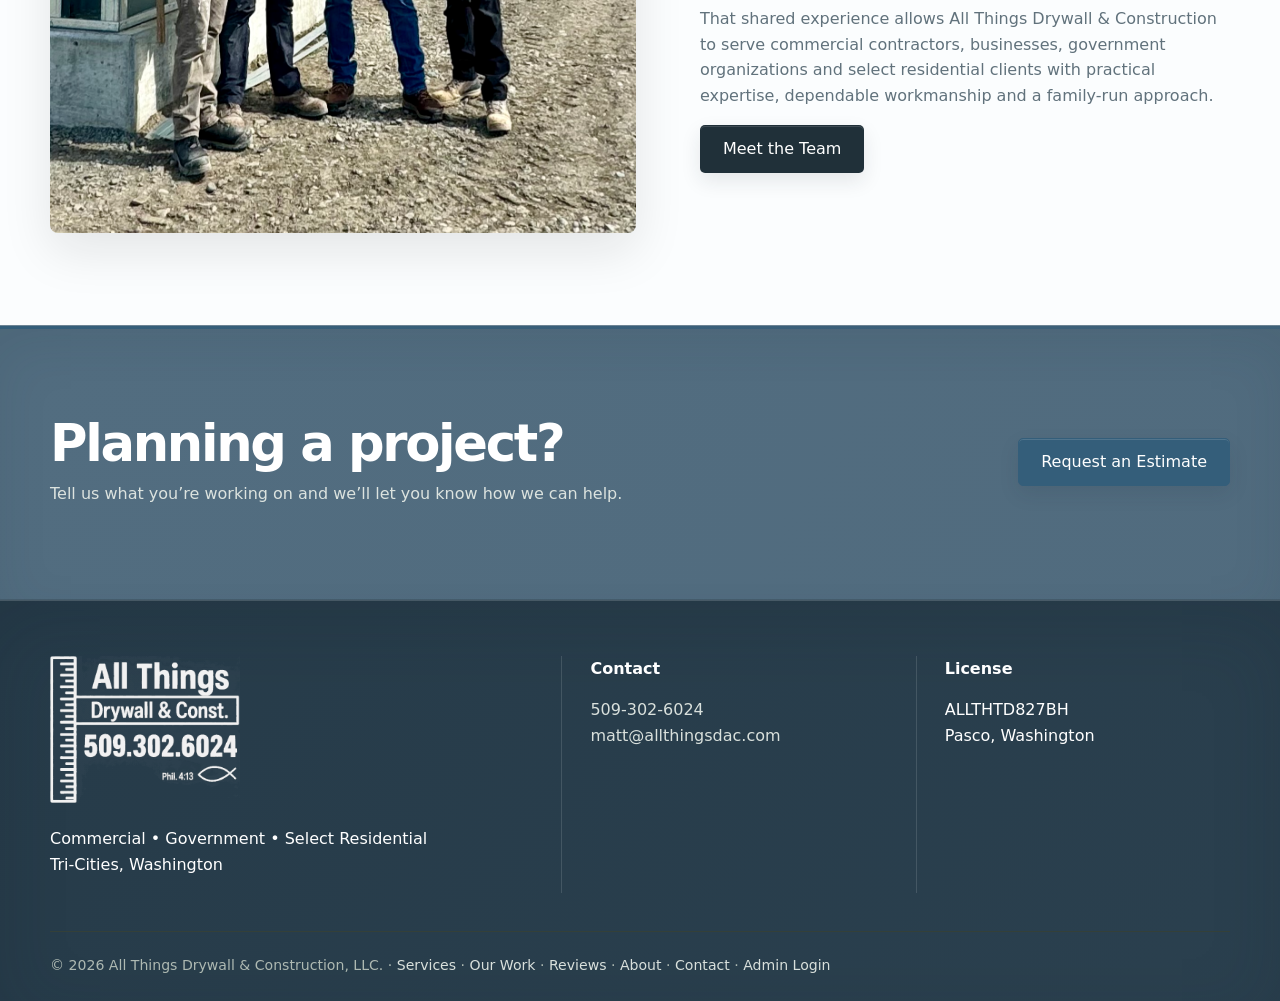
==== commit 77ea5c24: "Assign home.service3Image site image" ====
--- a/index.html
+++ b/index.html
@@ -1 +1 @@
-<!doctype html><html lang="en"><head><meta charset="utf-8"><meta name="viewport" content="width=device-width,initial-scale=1"><title>All Things Drywall & Construction | Commercial Drywall & Framing | Tri-Cities WA</title><meta name="description" content="Commercial drywall, steel stud framing, tenant improvements, government work and select residential construction services in the Tri-Cities, Washington."><link rel="stylesheet" href="styles.css"><link rel="stylesheet" href="home-hero.css"><script defer src="script.js"></script></head><body><div class="topbar"><div class="wrap"><span>Serving Tri-Cities & the Mid-Columbia</span><a href="tel:+15093026024">Call 509-302-6024</a></div></div><header class="site-header"><div class="wrap nav"><a class="brand brand-logo" href="index.html" aria-label="All Things Drywall & Construction home"><img src="https://allthingsdac.com/wp-content/uploads/elementor/thumbs/ALL-THINGS-Logo-Final-02-qgh79c2h3iokz2svfomt334bg3xy40uovp52ti7kgu.png" alt="All Things Drywall & Construction"></a><button class="mobile-toggle" aria-label="Open menu" aria-expanded="false">☰</button><nav class="nav-links"><a href="services.html">Services</a><a href="work.html">Our Work</a><a href="about.html">About</a><a href="contact.html">Contact</a><a class="btn btn-primary" href="contact.html">Request an Estimate</a></nav></div></header><main><section class="hero"><div class="wrap hero-inner"><span class="eyebrow">Tri-Cities, Washington</span><h1>Commercial drywall and construction, done with care.</h1><p>Steel stud framing, drywall, tenant improvements and construction services for commercial, government and select residential projects throughout the Tri-Cities.</p><div class="hero-actions"><a class="btn btn-primary" href="contact.html">Request an Estimate</a><a class="btn btn-outline" href="tel:+15093026024">509-302-6024</a></div><a class="scripture-link" href="https://www.biblegateway.com/passage/?search=Philippians+4%3A13&version=NIV" target="_blank" rel="noopener noreferrer" aria-label="Read Philippians 4:13 on Bible Gateway"><span>Philippians 4:13</span><span aria-hidden="true">↗</span></a></div></section><section><div class="wrap"><div class="section-head"><span class="eyebrow">What we do</span><h2>Focused scopes. Experienced execution.</h2><p>Our core work is commercial and government framing, drywall and tenant improvement construction, backed by decades of hands-on trade experience.</p></div><div class="expertise"><article class="card"><img data-site-image-slot="home.service1Image" src="/assets/site/home-commercial.png" alt="Commercial construction project"><div class="card-body"><h3>Commercial & Tenant Improvements</h3><p>Steel stud framing, drywall, finishing and related construction services for offices, retail spaces, dealerships, wineries and other commercial facilities.</p></div></article><article class="card"><img data-site-image-slot="home.service2Image" src="/assets/site/home-government.jpg" alt="Government construction project"><div class="card-body"><h3>Government Projects</h3><p>Framing, drywall, finishing and specialty work for government and public facilities, with an emphasis on coordination, schedule and a professional jobsite.</p></div></article><article class="card"><img data-site-image-slot="home.service3Image" src="https://allthingsdac.com/wp-content/uploads/2021/03/serv3.jpg" alt="Residential construction work"><div class="card-body"><h3>Select Residential Projects</h3><p>Drywall repair, finishing, garages, remodel-related work and other residential projects accepted as scheduling allows.</p></div></article></div></div></section><section class="trust-strip"><div class="wrap trust-grid"><div><strong>Commercial</strong><span>Tenant improvements & build-outs</span></div><div><strong>Government</strong><span>Public-sector project experience</span></div><div><strong>Licensed</strong><span>WA License ALLTHTD827BH</span></div></div></section><section class="stats"><div class="wrap stat-grid"><div class="stat"><strong>30+</strong><span>Years in the trades</span></div><div class="stat"><strong>3</strong><span>Generations of trade knowledge</span></div><div class="stat"><strong>1991</strong><span>Working in the Tri-Cities area since</span></div><div class="stat"><strong>WA</strong><span>Tri-Cities & Mid-Columbia</span></div></div></section><section><div class="wrap split"><img data-site-image-slot="home.familyImage" src="/assets/site/home-family.jpg" alt="The Peters family crew of All Things Drywall & Construction"><div><span class="eyebrow">Family owned</span><h2>Built on experience. Stronger together.</h2><p>The Peters family brings decades of construction experience and three generations of trade knowledge to every project. From estimating and coordination to framing, drywall, finishing and field execution, the team works together with hands-on involvement from start to finish.</p><p>That shared experience allows All Things Drywall & Construction to serve commercial contractors, businesses, government organizations and select residential clients with practical expertise, dependable workmanship and a family-run approach.</p><a class="btn btn-dark" href="about.html">Meet the Team</a></div></div></section><section class="cta"><div class="wrap"><div><h2>Planning a project?</h2><p>Tell us what you’re working on and we’ll let you know how we can help.</p></div><a class="btn btn-primary" href="contact.html">Request an Estimate</a></div></section></main><footer class="footer"><div class="wrap"><div class="footer-grid"><div><a class="brand brand-logo footer-logo" href="index.html" aria-label="All Things Drywall & Construction home"><img src="https://allthingsdac.com/wp-content/uploads/elementor/thumbs/ALL-THINGS-Logo-Final-02-qgh79c2h3iokz2svfomt334bg3xy40uovp52ti7kgu.png" alt="All Things Drywall & Construction"></a><p>Commercial • Government • Select Residential<br>Tri-Cities, Washington</p></div><div><strong>Contact</strong><p><a href="tel:+15093026024">509-302-6024</a><br><a href="mailto:matt@allthingsdac.com">matt@allthingsdac.com</a></p></div><div><strong>License</strong><p>ALLTHTD827BH<br>Pasco, Washington</p></div></div><div class="footer-bottom">© 2026 All Things Drywall & Construction, LLC. · <a href="services.html">Services</a> · <a href="work.html">Our Work</a> · <a href="about.html">About</a> · <a href="contact.html">Contact</a> · <a href="/admin/">Admin Login</a></div></div></footer></body></html>+<!doctype html><html lang="en"><head><meta charset="utf-8"><meta name="viewport" content="width=device-width,initial-scale=1"><title>All Things Drywall & Construction | Commercial Drywall & Framing | Tri-Cities WA</title><meta name="description" content="Commercial drywall, steel stud framing, tenant improvements, government work and select residential construction services in the Tri-Cities, Washington."><link rel="stylesheet" href="styles.css"><link rel="stylesheet" href="home-hero.css"><script defer src="script.js"></script></head><body><div class="topbar"><div class="wrap"><span>Serving Tri-Cities & the Mid-Columbia</span><a href="tel:+15093026024">Call 509-302-6024</a></div></div><header class="site-header"><div class="wrap nav"><a class="brand brand-logo" href="index.html" aria-label="All Things Drywall & Construction home"><img src="https://allthingsdac.com/wp-content/uploads/elementor/thumbs/ALL-THINGS-Logo-Final-02-qgh79c2h3iokz2svfomt334bg3xy40uovp52ti7kgu.png" alt="All Things Drywall & Construction"></a><button class="mobile-toggle" aria-label="Open menu" aria-expanded="false">☰</button><nav class="nav-links"><a href="services.html">Services</a><a href="work.html">Our Work</a><a href="about.html">About</a><a href="contact.html">Contact</a><a class="btn btn-primary" href="contact.html">Request an Estimate</a></nav></div></header><main><section class="hero"><div class="wrap hero-inner"><span class="eyebrow">Tri-Cities, Washington</span><h1>Commercial drywall and construction, done with care.</h1><p>Steel stud framing, drywall, tenant improvements and construction services for commercial, government and select residential projects throughout the Tri-Cities.</p><div class="hero-actions"><a class="btn btn-primary" href="contact.html">Request an Estimate</a><a class="btn btn-outline" href="tel:+15093026024">509-302-6024</a></div><a class="scripture-link" href="https://www.biblegateway.com/passage/?search=Philippians+4%3A13&version=NIV" target="_blank" rel="noopener noreferrer" aria-label="Read Philippians 4:13 on Bible Gateway"><span>Philippians 4:13</span><span aria-hidden="true">↗</span></a></div></section><section><div class="wrap"><div class="section-head"><span class="eyebrow">What we do</span><h2>Focused scopes. Experienced execution.</h2><p>Our core work is commercial and government framing, drywall and tenant improvement construction, backed by decades of hands-on trade experience.</p></div><div class="expertise"><article class="card"><img data-site-image-slot="home.service1Image" src="/assets/site/home-commercial.png" alt="Commercial construction project"><div class="card-body"><h3>Commercial & Tenant Improvements</h3><p>Steel stud framing, drywall, finishing and related construction services for offices, retail spaces, dealerships, wineries and other commercial facilities.</p></div></article><article class="card"><img data-site-image-slot="home.service2Image" src="/assets/site/home-government.jpg" alt="Government construction project"><div class="card-body"><h3>Government Projects</h3><p>Framing, drywall, finishing and specialty work for government and public facilities, with an emphasis on coordination, schedule and a professional jobsite.</p></div></article><article class="card"><img data-site-image-slot="home.service3Image" src="/assets/site/home-residential.png" alt="Residential construction work"><div class="card-body"><h3>Select Residential Projects</h3><p>Drywall repair, finishing, garages, remodel-related work and other residential projects accepted as scheduling allows.</p></div></article></div></div></section><section class="trust-strip"><div class="wrap trust-grid"><div><strong>Commercial</strong><span>Tenant improvements & build-outs</span></div><div><strong>Government</strong><span>Public-sector project experience</span></div><div><strong>Licensed</strong><span>WA License ALLTHTD827BH</span></div></div></section><section class="stats"><div class="wrap stat-grid"><div class="stat"><strong>30+</strong><span>Years in the trades</span></div><div class="stat"><strong>3</strong><span>Generations of trade knowledge</span></div><div class="stat"><strong>1991</strong><span>Working in the Tri-Cities area since</span></div><div class="stat"><strong>WA</strong><span>Tri-Cities & Mid-Columbia</span></div></div></section><section><div class="wrap split"><img data-site-image-slot="home.familyImage" src="/assets/site/home-family.jpg" alt="The Peters family crew of All Things Drywall & Construction"><div><span class="eyebrow">Family owned</span><h2>Built on experience. Stronger together.</h2><p>The Peters family brings decades of construction experience and three generations of trade knowledge to every project. From estimating and coordination to framing, drywall, finishing and field execution, the team works together with hands-on involvement from start to finish.</p><p>That shared experience allows All Things Drywall & Construction to serve commercial contractors, businesses, government organizations and select residential clients with practical expertise, dependable workmanship and a family-run approach.</p><a class="btn btn-dark" href="about.html">Meet the Team</a></div></div></section><section class="cta"><div class="wrap"><div><h2>Planning a project?</h2><p>Tell us what you’re working on and we’ll let you know how we can help.</p></div><a class="btn btn-primary" href="contact.html">Request an Estimate</a></div></section></main><footer class="footer"><div class="wrap"><div class="footer-grid"><div><a class="brand brand-logo footer-logo" href="index.html" aria-label="All Things Drywall & Construction home"><img src="https://allthingsdac.com/wp-content/uploads/elementor/thumbs/ALL-THINGS-Logo-Final-02-qgh79c2h3iokz2svfomt334bg3xy40uovp52ti7kgu.png" alt="All Things Drywall & Construction"></a><p>Commercial • Government • Select Residential<br>Tri-Cities, Washington</p></div><div><strong>Contact</strong><p><a href="tel:+15093026024">509-302-6024</a><br><a href="mailto:matt@allthingsdac.com">matt@allthingsdac.com</a></p></div><div><strong>License</strong><p>ALLTHTD827BH<br>Pasco, Washington</p></div></div><div class="footer-bottom">© 2026 All Things Drywall & Construction, LLC. · <a href="services.html">Services</a> · <a href="work.html">Our Work</a> · <a href="about.html">About</a> · <a href="contact.html">Contact</a> · <a href="/admin/">Admin Login</a></div></div></footer></body></html>
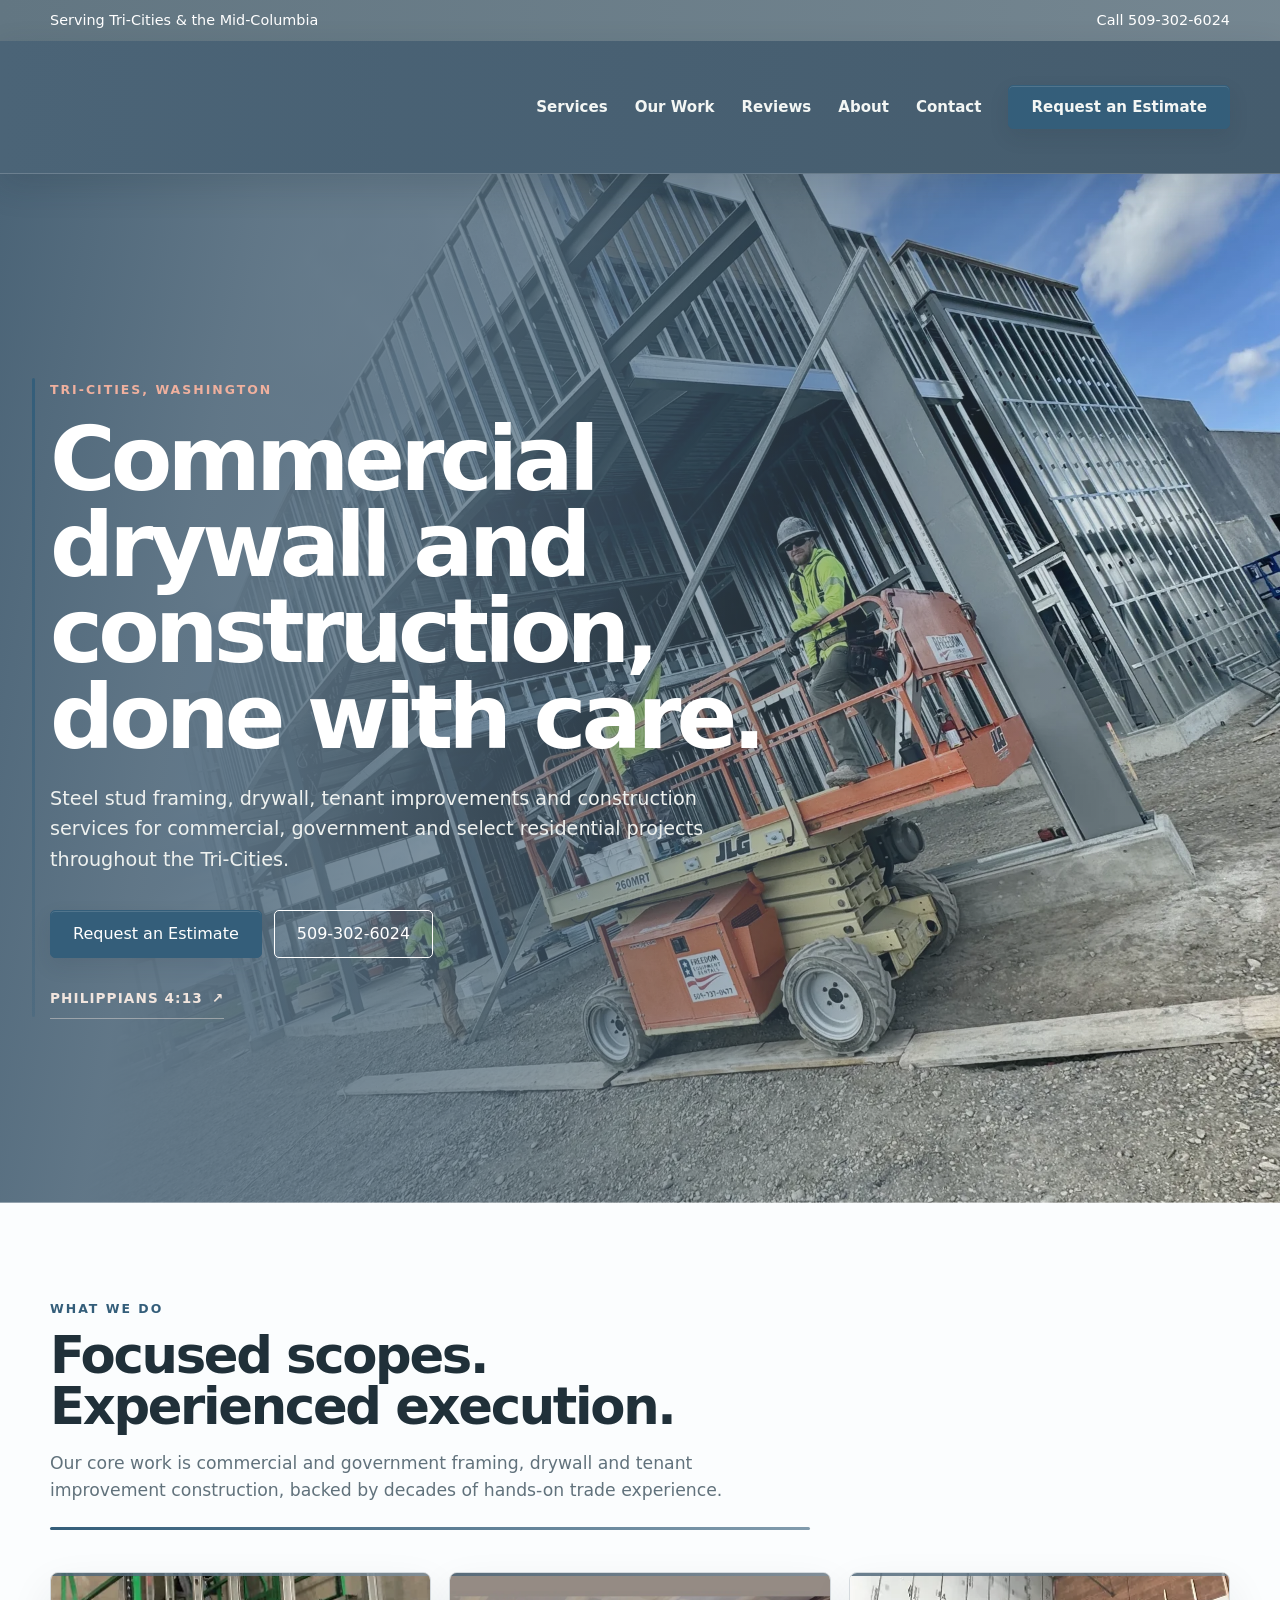
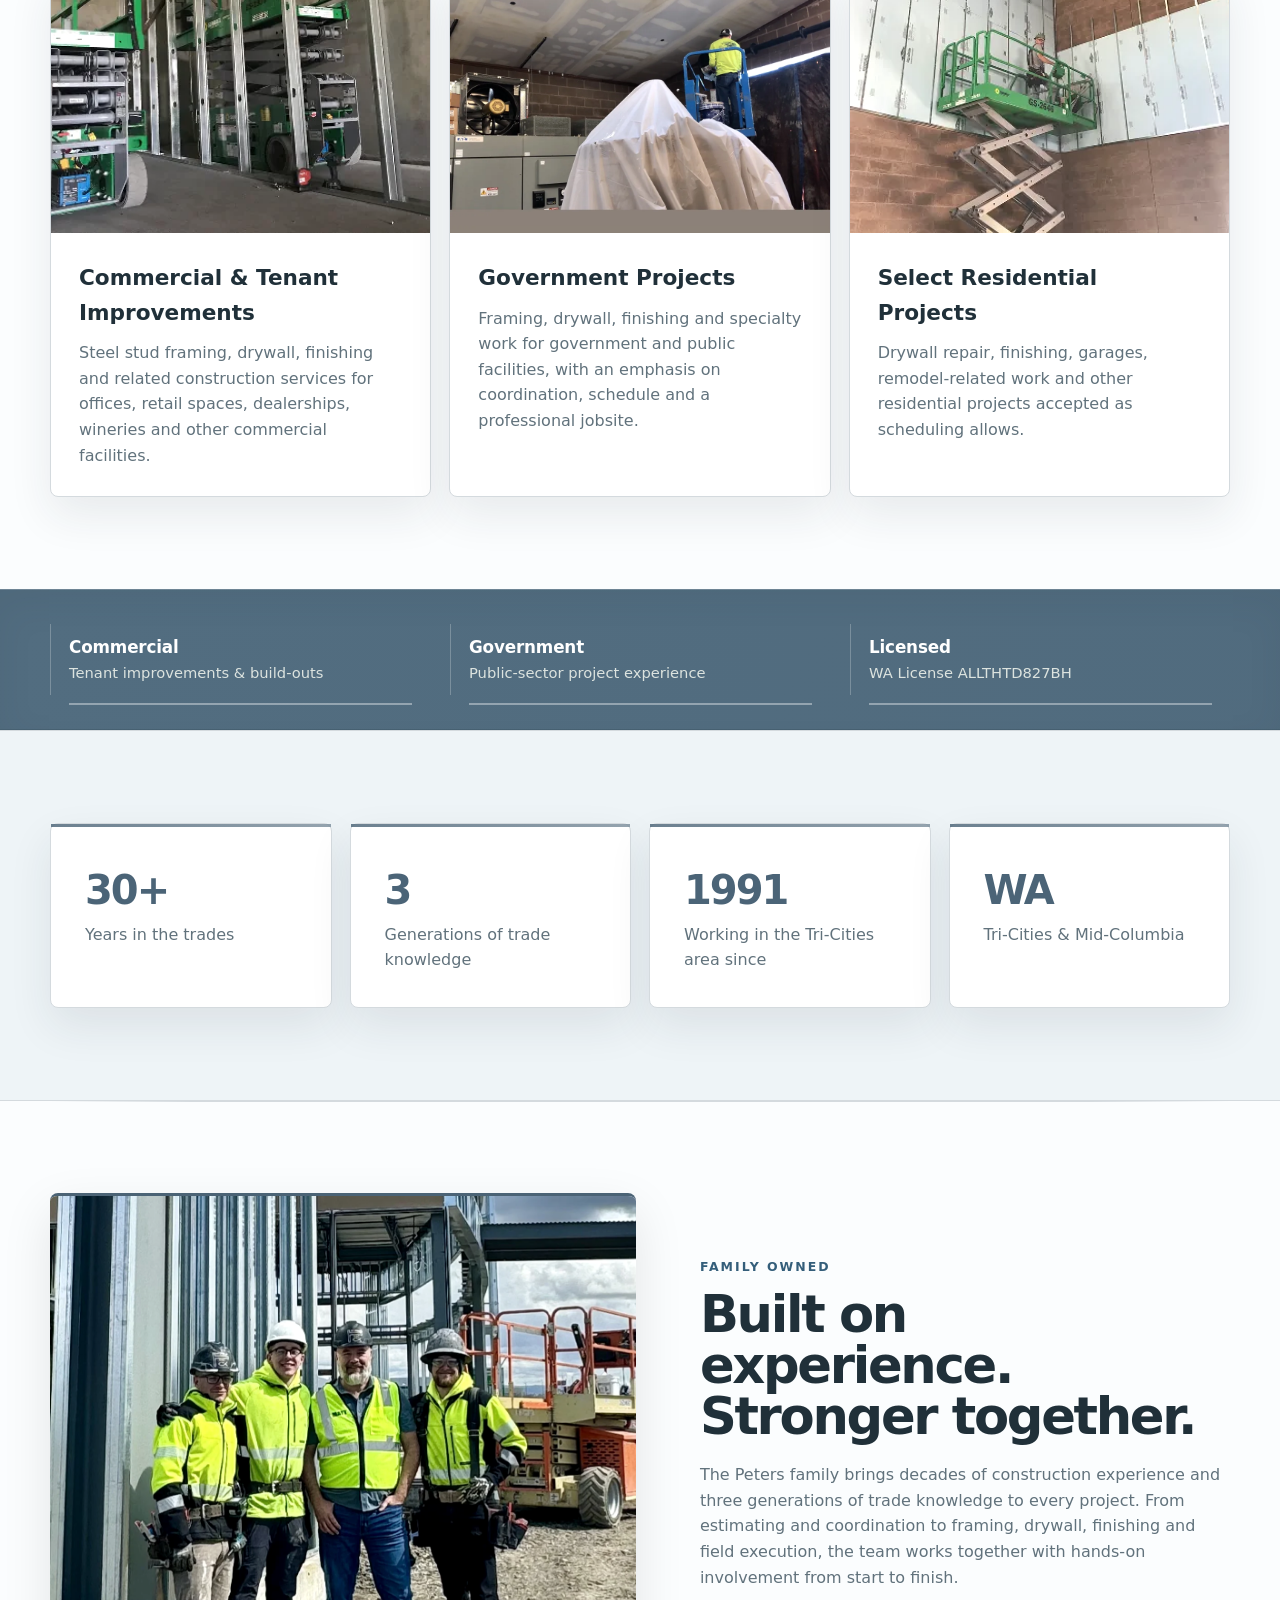
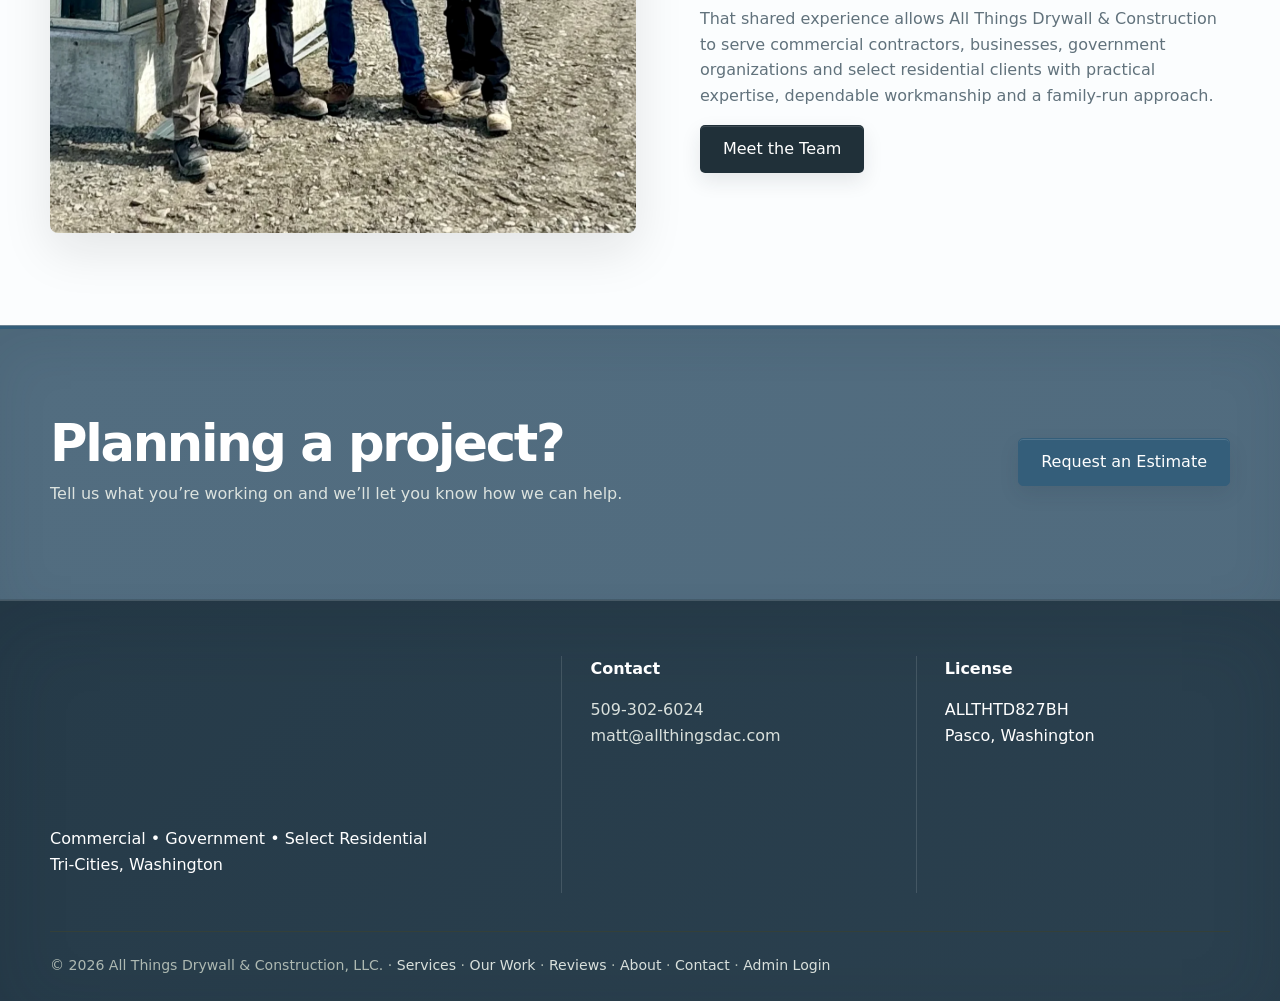
==== commit 95ac08e6: "Serve optimized WebP site images [skip ci]" ====
--- a/index.html
+++ b/index.html
@@ -1 +1 @@
-<!doctype html><html lang="en"><head><meta charset="utf-8"><meta name="viewport" content="width=device-width,initial-scale=1"><title>All Things Drywall & Construction | Commercial Drywall & Framing | Tri-Cities WA</title><meta name="description" content="Commercial drywall, steel stud framing, tenant improvements, government work and select residential construction services in the Tri-Cities, Washington."><link rel="stylesheet" href="styles.css"><link rel="stylesheet" href="home-hero.css"><script defer src="script.js"></script></head><body><div class="topbar"><div class="wrap"><span>Serving Tri-Cities & the Mid-Columbia</span><a href="tel:+15093026024">Call 509-302-6024</a></div></div><header class="site-header"><div class="wrap nav"><a class="brand brand-logo" href="index.html" aria-label="All Things Drywall & Construction home"><img src="https://allthingsdac.com/wp-content/uploads/elementor/thumbs/ALL-THINGS-Logo-Final-02-qgh79c2h3iokz2svfomt334bg3xy40uovp52ti7kgu.png" alt="All Things Drywall & Construction"></a><button class="mobile-toggle" aria-label="Open menu" aria-expanded="false">☰</button><nav class="nav-links"><a href="services.html">Services</a><a href="work.html">Our Work</a><a href="about.html">About</a><a href="contact.html">Contact</a><a class="btn btn-primary" href="contact.html">Request an Estimate</a></nav></div></header><main><section class="hero"><div class="wrap hero-inner"><span class="eyebrow">Tri-Cities, Washington</span><h1>Commercial drywall and construction, done with care.</h1><p>Steel stud framing, drywall, tenant improvements and construction services for commercial, government and select residential projects throughout the Tri-Cities.</p><div class="hero-actions"><a class="btn btn-primary" href="contact.html">Request an Estimate</a><a class="btn btn-outline" href="tel:+15093026024">509-302-6024</a></div><a class="scripture-link" href="https://www.biblegateway.com/passage/?search=Philippians+4%3A13&version=NIV" target="_blank" rel="noopener noreferrer" aria-label="Read Philippians 4:13 on Bible Gateway"><span>Philippians 4:13</span><span aria-hidden="true">↗</span></a></div></section><section><div class="wrap"><div class="section-head"><span class="eyebrow">What we do</span><h2>Focused scopes. Experienced execution.</h2><p>Our core work is commercial and government framing, drywall and tenant improvement construction, backed by decades of hands-on trade experience.</p></div><div class="expertise"><article class="card"><img data-site-image-slot="home.service1Image" src="/assets/site/home-commercial.png" alt="Commercial construction project"><div class="card-body"><h3>Commercial & Tenant Improvements</h3><p>Steel stud framing, drywall, finishing and related construction services for offices, retail spaces, dealerships, wineries and other commercial facilities.</p></div></article><article class="card"><img data-site-image-slot="home.service2Image" src="/assets/site/home-government.jpg" alt="Government construction project"><div class="card-body"><h3>Government Projects</h3><p>Framing, drywall, finishing and specialty work for government and public facilities, with an emphasis on coordination, schedule and a professional jobsite.</p></div></article><article class="card"><img data-site-image-slot="home.service3Image" src="/assets/site/home-residential.png" alt="Residential construction work"><div class="card-body"><h3>Select Residential Projects</h3><p>Drywall repair, finishing, garages, remodel-related work and other residential projects accepted as scheduling allows.</p></div></article></div></div></section><section class="trust-strip"><div class="wrap trust-grid"><div><strong>Commercial</strong><span>Tenant improvements & build-outs</span></div><div><strong>Government</strong><span>Public-sector project experience</span></div><div><strong>Licensed</strong><span>WA License ALLTHTD827BH</span></div></div></section><section class="stats"><div class="wrap stat-grid"><div class="stat"><strong>30+</strong><span>Years in the trades</span></div><div class="stat"><strong>3</strong><span>Generations of trade knowledge</span></div><div class="stat"><strong>1991</strong><span>Working in the Tri-Cities area since</span></div><div class="stat"><strong>WA</strong><span>Tri-Cities & Mid-Columbia</span></div></div></section><section><div class="wrap split"><img data-site-image-slot="home.familyImage" src="/assets/site/home-family.jpg" alt="The Peters family crew of All Things Drywall & Construction"><div><span class="eyebrow">Family owned</span><h2>Built on experience. Stronger together.</h2><p>The Peters family brings decades of construction experience and three generations of trade knowledge to every project. From estimating and coordination to framing, drywall, finishing and field execution, the team works together with hands-on involvement from start to finish.</p><p>That shared experience allows All Things Drywall & Construction to serve commercial contractors, businesses, government organizations and select residential clients with practical expertise, dependable workmanship and a family-run approach.</p><a class="btn btn-dark" href="about.html">Meet the Team</a></div></div></section><section class="cta"><div class="wrap"><div><h2>Planning a project?</h2><p>Tell us what you’re working on and we’ll let you know how we can help.</p></div><a class="btn btn-primary" href="contact.html">Request an Estimate</a></div></section></main><footer class="footer"><div class="wrap"><div class="footer-grid"><div><a class="brand brand-logo footer-logo" href="index.html" aria-label="All Things Drywall & Construction home"><img src="https://allthingsdac.com/wp-content/uploads/elementor/thumbs/ALL-THINGS-Logo-Final-02-qgh79c2h3iokz2svfomt334bg3xy40uovp52ti7kgu.png" alt="All Things Drywall & Construction"></a><p>Commercial • Government • Select Residential<br>Tri-Cities, Washington</p></div><div><strong>Contact</strong><p><a href="tel:+15093026024">509-302-6024</a><br><a href="mailto:matt@allthingsdac.com">matt@allthingsdac.com</a></p></div><div><strong>License</strong><p>ALLTHTD827BH<br>Pasco, Washington</p></div></div><div class="footer-bottom">© 2026 All Things Drywall & Construction, LLC. · <a href="services.html">Services</a> · <a href="work.html">Our Work</a> · <a href="about.html">About</a> · <a href="contact.html">Contact</a> · <a href="/admin/">Admin Login</a></div></div></footer></body></html>+<!doctype html><html lang="en"><head><meta charset="utf-8"><meta name="viewport" content="width=device-width,initial-scale=1"><title>All Things Drywall & Construction | Commercial Drywall & Framing | Tri-Cities WA</title><meta name="description" content="Commercial drywall, steel stud framing, tenant improvements, government work and select residential construction services in the Tri-Cities, Washington."><link rel="stylesheet" href="styles.css"><link rel="stylesheet" href="home-hero.css"><script defer src="script.js"></script></head><body><div class="topbar"><div class="wrap"><span>Serving Tri-Cities & the Mid-Columbia</span><a href="tel:+15093026024">Call 509-302-6024</a></div></div><header class="site-header"><div class="wrap nav"><a class="brand brand-logo" href="index.html" aria-label="All Things Drywall & Construction home"><img src="https://allthingsdac.com/wp-content/uploads/elementor/thumbs/ALL-THINGS-Logo-Final-02-qgh79c2h3iokz2svfomt334bg3xy40uovp52ti7kgu.png" alt="All Things Drywall & Construction"></a><button class="mobile-toggle" aria-label="Open menu" aria-expanded="false">☰</button><nav class="nav-links"><a href="services.html">Services</a><a href="work.html">Our Work</a><a href="about.html">About</a><a href="contact.html">Contact</a><a class="btn btn-primary" href="contact.html">Request an Estimate</a></nav></div></header><main><section class="hero"><div class="wrap hero-inner"><span class="eyebrow">Tri-Cities, Washington</span><h1>Commercial drywall and construction, done with care.</h1><p>Steel stud framing, drywall, tenant improvements and construction services for commercial, government and select residential projects throughout the Tri-Cities.</p><div class="hero-actions"><a class="btn btn-primary" href="contact.html">Request an Estimate</a><a class="btn btn-outline" href="tel:+15093026024">509-302-6024</a></div><a class="scripture-link" href="https://www.biblegateway.com/passage/?search=Philippians+4%3A13&version=NIV" target="_blank" rel="noopener noreferrer" aria-label="Read Philippians 4:13 on Bible Gateway"><span>Philippians 4:13</span><span aria-hidden="true">↗</span></a></div></section><section><div class="wrap"><div class="section-head"><span class="eyebrow">What we do</span><h2>Focused scopes. Experienced execution.</h2><p>Our core work is commercial and government framing, drywall and tenant improvement construction, backed by decades of hands-on trade experience.</p></div><div class="expertise"><article class="card"><img data-site-image-slot="home.service1Image" src="/assets/site/optimized/home-commercial.webp" alt="Commercial construction project"><div class="card-body"><h3>Commercial & Tenant Improvements</h3><p>Steel stud framing, drywall, finishing and related construction services for offices, retail spaces, dealerships, wineries and other commercial facilities.</p></div></article><article class="card"><img data-site-image-slot="home.service2Image" src="/assets/site/optimized/home-government.webp" alt="Government construction project"><div class="card-body"><h3>Government Projects</h3><p>Framing, drywall, finishing and specialty work for government and public facilities, with an emphasis on coordination, schedule and a professional jobsite.</p></div></article><article class="card"><img data-site-image-slot="home.service3Image" src="/assets/site/optimized/home-residential.webp" alt="Residential construction work"><div class="card-body"><h3>Select Residential Projects</h3><p>Drywall repair, finishing, garages, remodel-related work and other residential projects accepted as scheduling allows.</p></div></article></div></div></section><section class="trust-strip"><div class="wrap trust-grid"><div><strong>Commercial</strong><span>Tenant improvements & build-outs</span></div><div><strong>Government</strong><span>Public-sector project experience</span></div><div><strong>Licensed</strong><span>WA License ALLTHTD827BH</span></div></div></section><section class="stats"><div class="wrap stat-grid"><div class="stat"><strong>30+</strong><span>Years in the trades</span></div><div class="stat"><strong>3</strong><span>Generations of trade knowledge</span></div><div class="stat"><strong>1991</strong><span>Working in the Tri-Cities area since</span></div><div class="stat"><strong>WA</strong><span>Tri-Cities & Mid-Columbia</span></div></div></section><section><div class="wrap split"><img data-site-image-slot="home.familyImage" src="/assets/site/optimized/home-family.webp" alt="The Peters family crew of All Things Drywall & Construction"><div><span class="eyebrow">Family owned</span><h2>Built on experience. Stronger together.</h2><p>The Peters family brings decades of construction experience and three generations of trade knowledge to every project. From estimating and coordination to framing, drywall, finishing and field execution, the team works together with hands-on involvement from start to finish.</p><p>That shared experience allows All Things Drywall & Construction to serve commercial contractors, businesses, government organizations and select residential clients with practical expertise, dependable workmanship and a family-run approach.</p><a class="btn btn-dark" href="about.html">Meet the Team</a></div></div></section><section class="cta"><div class="wrap"><div><h2>Planning a project?</h2><p>Tell us what you’re working on and we’ll let you know how we can help.</p></div><a class="btn btn-primary" href="contact.html">Request an Estimate</a></div></section></main><footer class="footer"><div class="wrap"><div class="footer-grid"><div><a class="brand brand-logo footer-logo" href="index.html" aria-label="All Things Drywall & Construction home"><img src="https://allthingsdac.com/wp-content/uploads/elementor/thumbs/ALL-THINGS-Logo-Final-02-qgh79c2h3iokz2svfomt334bg3xy40uovp52ti7kgu.png" alt="All Things Drywall & Construction"></a><p>Commercial • Government • Select Residential<br>Tri-Cities, Washington</p></div><div><strong>Contact</strong><p><a href="tel:+15093026024">509-302-6024</a><br><a href="mailto:matt@allthingsdac.com">matt@allthingsdac.com</a></p></div><div><strong>License</strong><p>ALLTHTD827BH<br>Pasco, Washington</p></div></div><div class="footer-bottom">© 2026 All Things Drywall & Construction, LLC. · <a href="services.html">Services</a> · <a href="work.html">Our Work</a> · <a href="about.html">About</a> · <a href="contact.html">Contact</a> · <a href="/admin/">Admin Login</a></div></div></footer></body></html>
--- a/home-hero.css
+++ b/home-hero.css
@@ -1,5 +1,5 @@
 /* data-site-image-slot:home.heroBackground */
-.hero{background:linear-gradient(100deg,var(--theme-header-background,#50697a) 0%,color-mix(in srgb,var(--theme-header-background,#50697a) 88%,white 12%) 18%,color-mix(in srgb,var(--theme-header-background,#50697a) 62%,transparent) 48%,color-mix(in srgb,var(--theme-header-background,#50697a) 24%,transparent) 74%,transparent 100%),url('/assets/site/home-hero-background.jpg') center/cover no-repeat}
+.hero{background:linear-gradient(100deg,var(--theme-header-background,#50697a) 0%,color-mix(in srgb,var(--theme-header-background,#50697a) 88%,white 12%) 18%,color-mix(in srgb,var(--theme-header-background,#50697a) 62%,transparent) 48%,color-mix(in srgb,var(--theme-header-background,#50697a) 24%,transparent) 74%,transparent 100%),url('/assets/site/optimized/home-hero-background.webp') center/cover no-repeat}
 
 /* Keep the homepage hero copy on the same left grid line as the rest of the site. */
 .hero .hero-inner{padding-left:0!important;text-align:left!important;margin-left:auto;margin-right:auto;max-width:var(--max)!important}
